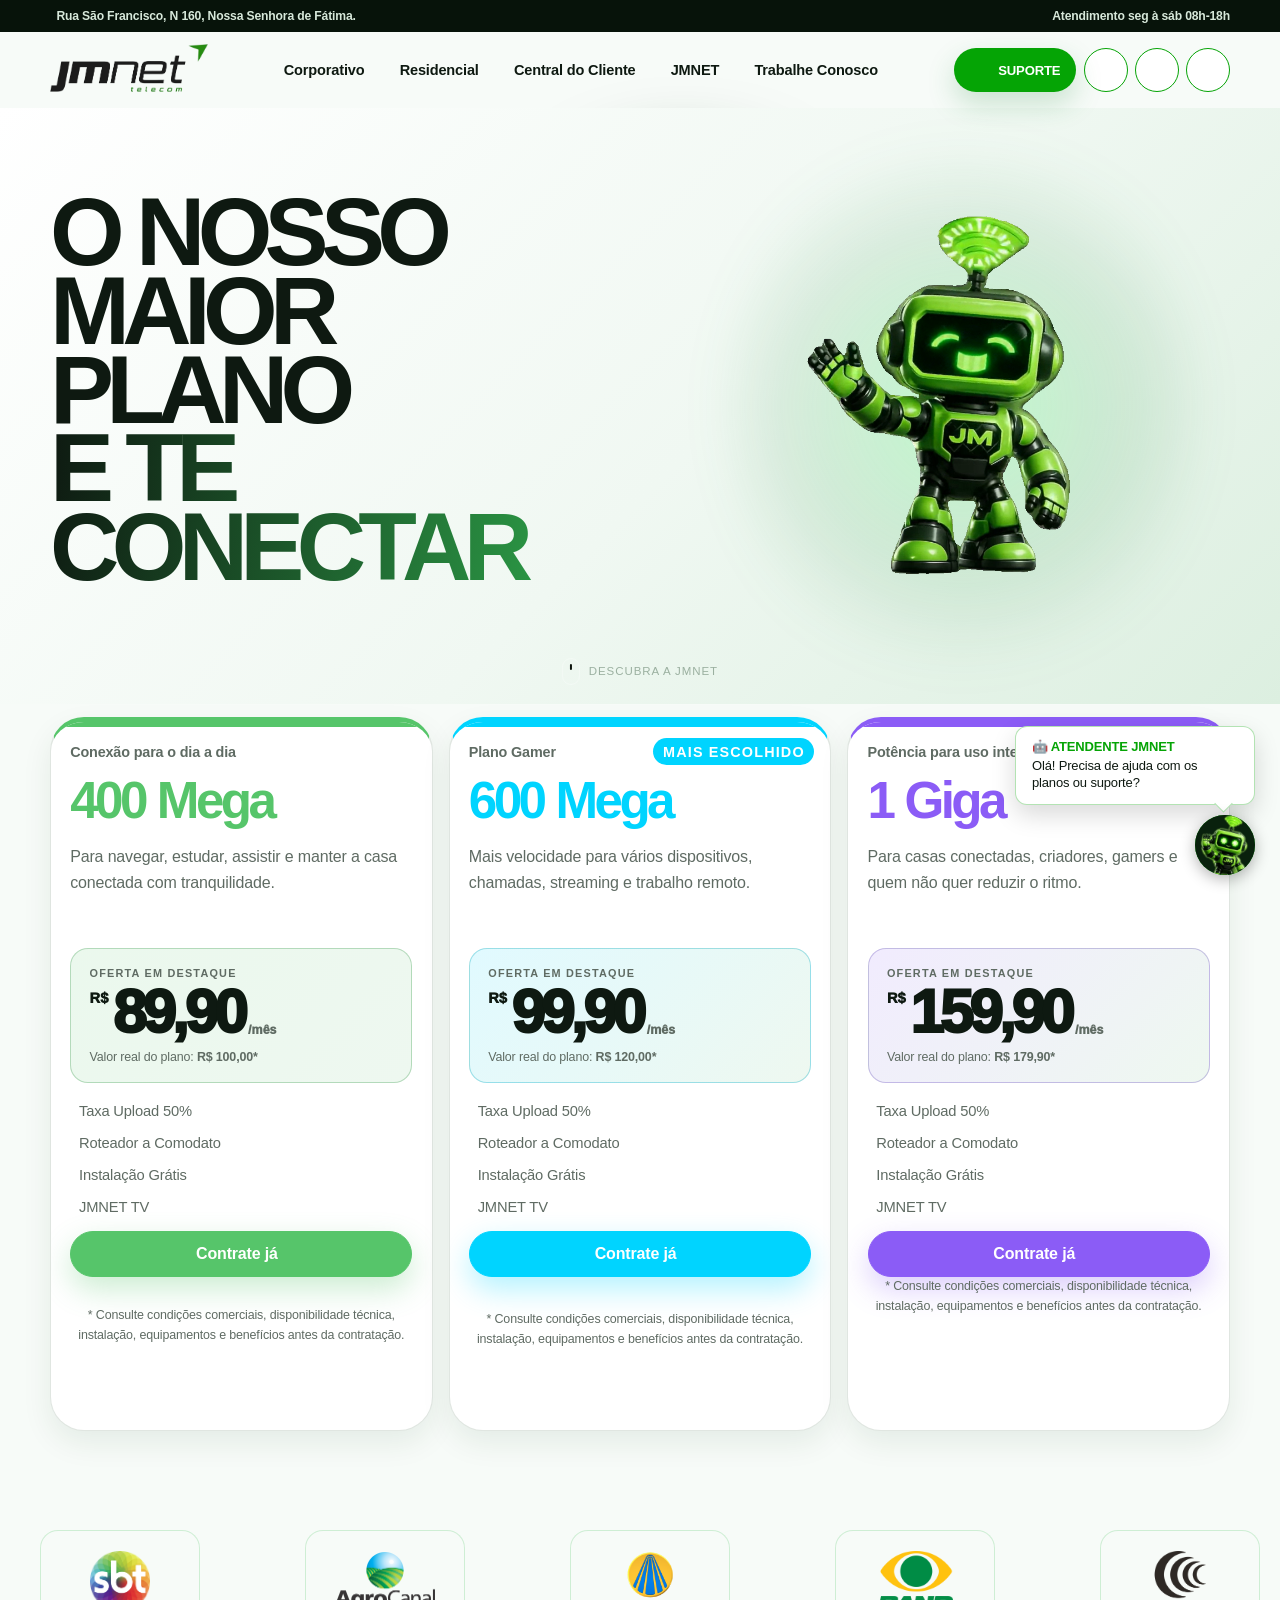
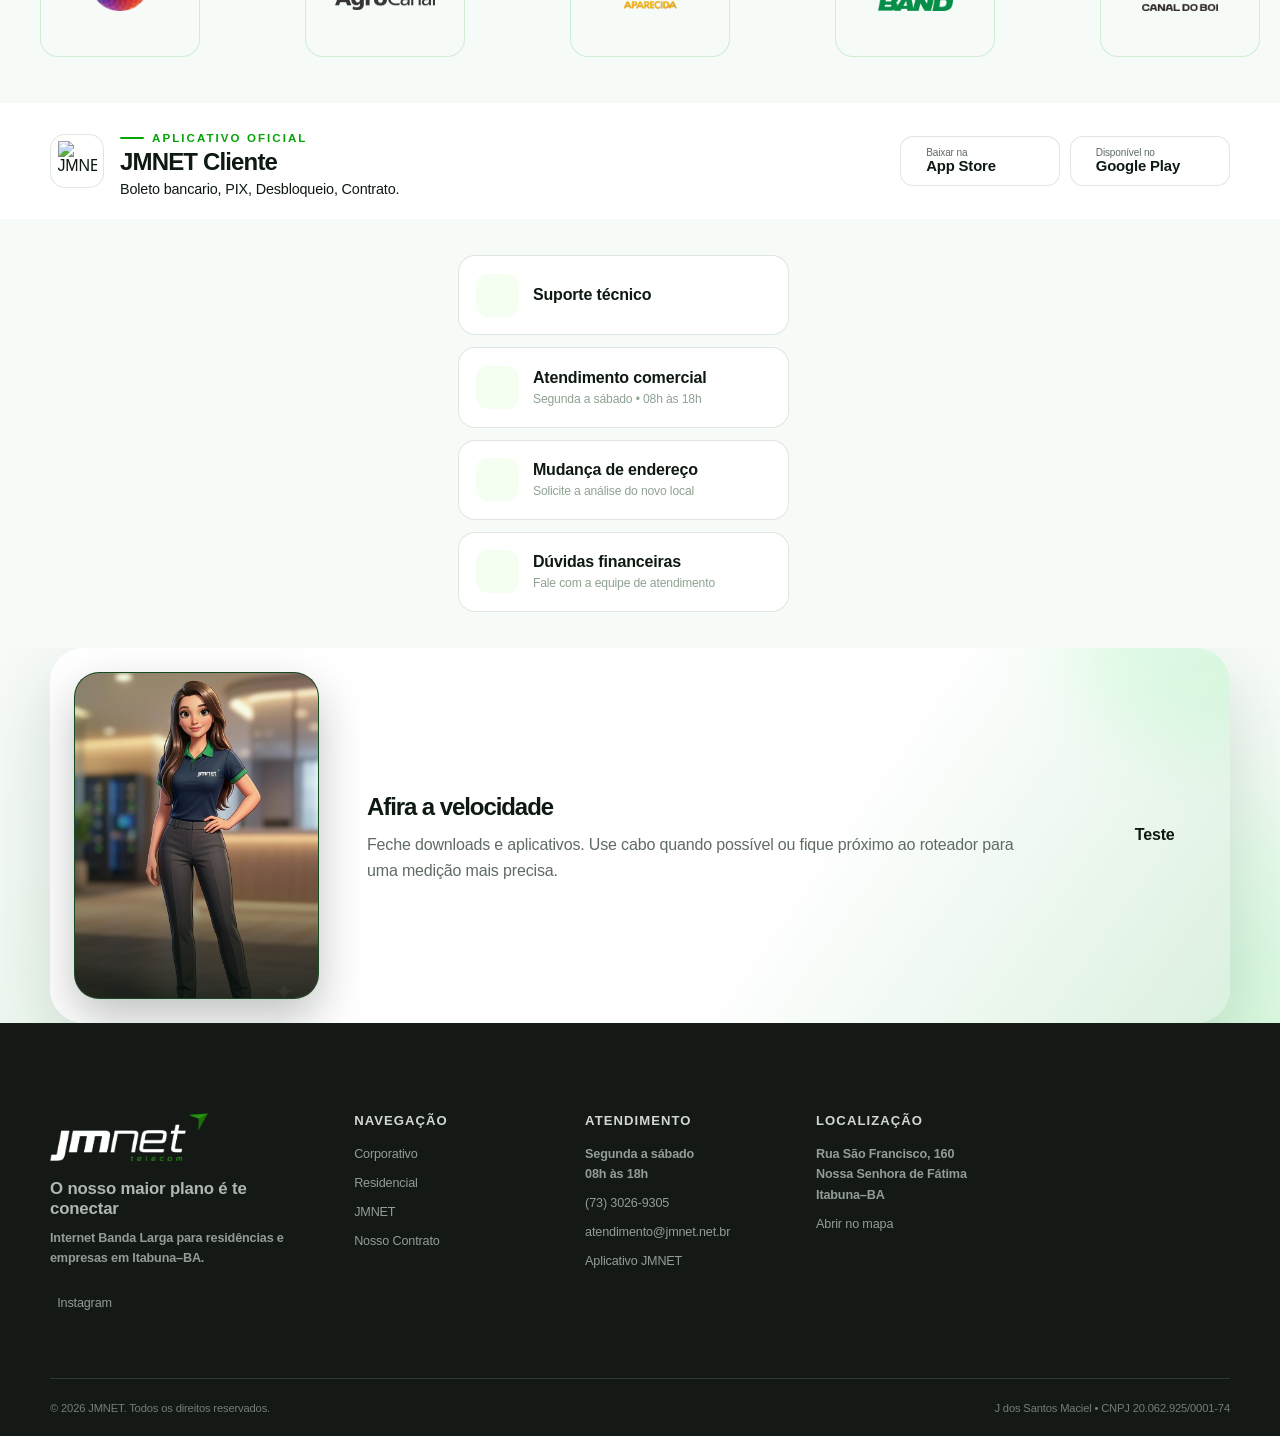
==== index.html @ 7f7f3dd9 "." ====
<!doctype html>
<html lang="pt-BR" data-theme="light" data-theme-preference="system">
<head>
  <meta charset="utf-8">
  <meta name="viewport" content="width=device-width, initial-scale=1">
  <meta name="description" content="Internet por fibra óptica para residências e empresas em Itabuna, com atendimento regional e consulta por endereço.">
  <meta name="theme-color" content="#07130a">
  <title>JMNET</title>
  <link rel="icon" href="/media/logo/22.png>
  <link rel="preconnect" href="https://unpkg.com">
  <link rel="preconnect" href="https://server.arcgisonline.com">
  <link rel="stylesheet" href="https://unpkg.com/leaflet@1.9.4/dist/leaflet.css" crossorigin="">
  <link rel="stylesheet" href="css/styles.css">
</head>
<body>
  <a class="skip-link" href="#conteudo">Pular para o conteúdo</a>

  <header class="site-header">
    <div class="announcement">
      <div class="shell announcement-inner">
        <a
          class="announcement-address"
          href="https://www.google.com/maps/place/JMNet+Internet+Fibra+%C3%93ptica+%E2%80%93+Itabuna/@-14.7816901,-39.2689176,663m/data=!3m2!1e3!4b1!4m6!3m5!1s0x739aa7538cad6cf:0x7eee9a02e0b98aa7!8m2!3d-14.7816953!4d-39.2663427!16s%2Fg%2F11gfhjh283?entry=ttu&g_ep=EgoyMDI2MDcyOS4wIKXMDSoASAFQAw%3D%3D"
          target="_blank"
          rel="noopener noreferrer"
          aria-label="Abrir Rua São Francisco no Google Maps"
        >
          <i data-lucide="map-pin"></i>
          <span>Rua São Francisco, N 160, Nossa Senhora de Fátima.</span>
        </a>
        <span class="announcement-hours"><i data-lucide="clock-3"></i> Atendimento seg à sáb  08h-18h</span>
      </div>
    </div>

    <div class="shell navigation-bar">
      <a class="brand" href="#inicio" aria-label="JMNET - página inicial">
        <span class="brand-logo-set">
          <img
            class="brand-logo brand-logo-light"
            src="media/logo/logo-preta.png"
            alt="JMNET"
          >
          <img
            class="brand-logo brand-logo-dark"
            src="media/logo/logo-branca.png"
            alt="JMNET"
          >
        </span>
      </a>

      <nav class="desktop-navigation" aria-label="Navegação principal">
        <a href="corporativo.html">Corporativo</a>
        <a href="index.html">Residencial</a>
        <a href="https://central.jmnet.net.br/">Central do Cliente</a>
        <a href="jmnet.html">JMNET</a>
        <a href="https://jmnettelecom.vagas.solides.com.br/">Trabalhe Conosco</a>
      </nav>

      <!----BOTAO SUPORTE DO TOPO-->
      <div class="navigation-actions">
        <a class="header-whatsapp" href="https://wa.me/557330269305?text=Ol%C3%A1%21%20Quero%20conhecer%20os%20planos%20da%20JMNET." target="_blank" rel="noopener noreferrer">
          <i data-lucide="message-circle"></i><span>SUPORTE</span>
        </a>
        <button class="round-button" id="accessibility-button" type="button" aria-label="Abrir ferramentas de acessibilidade" aria-expanded="false">
          <i data-lucide="accessibility"></i>
        </button>
        <button class="round-button" id="theme-button" type="button" aria-label="Alternar tema">
          <i data-lucide="laptop"></i>
        </button>
        <button class="round-button menu-toggle" id="menu-button" type="button" aria-label="Abrir menu" aria-expanded="false" aria-controls="mobile-menu">
          <i data-lucide="menu"></i>
        </button>
      </div>
    </div>

 <nav class="mobile-navigation" id="mobile-menu" aria-label="Navegação móvel" hidden>
    <a href="corporativo.html">Corporativo</a>
    <a href="index.html">Residencial</a>
    <a href="https://central.jmnet.net.br/">Central do Cliente</a>
    <a href="jmnet.html">JMNET</a>
    <a href="https://jmnettelecom.vagas.solides.com.br/">Trabalhe Conosco</a>
   <a class="support-link" href="https://wa.me/557330269305?text=Ol%C3%A1%21%20Quero%20conhecer%20os%20planos%20da%20JMNET" target="_blank" rel="noopener noreferrer">Suporte JMNET</a>
  </nav> 

 <aside class="accessibility-panel" id="accessibility-panel" aria-label="Ferramentas de acessibilidade" hidden>
  <div class="panel-heading">
    <div>
      <span>Acessibilidade</span>
      <strong>Ajuste sua experiência</strong>
    </div>

    <button id="accessibility-close" type="button" aria-label="Fechar ferramentas">
      <i data-lucide="x"></i>
    </button>
  </div>

  <button type="button" data-text-scale="normal">
    <span>A</span> Texto padrão
  </button>

  <button type="button" data-text-scale="large">
    <span>A+</span> Texto maior
  </button>

  <button type="button" id="contrast-button">
    <span>◐</span> Alto contraste
  </button>

  <p>As preferências ficam salvas somente neste dispositivo.</p>
</aside>



  <main id="conteudo">
    <section class="hero" id="inicio">
      <div class="network-grid" aria-hidden="true"></div>
      <div class="hero-orb hero-orb--one" aria-hidden="true"></div>
      <div class="hero-orb hero-orb--two" aria-hidden="true"></div>
      <div class="shell hero-layout">
        <div class="hero-copy reveal is-visible">
          <h1>O NOSSO MAIOR PLANO<span>É TE CONECTAR</span></h1>
           <!--<p class="hero-lead">Internet para acompanhar sua casa, seu trabalho e tudo o que importa — com presença regional e suporte técnico 24 horas.</p>-->

          <div class="hero-proof">
            <!-- <span><i data-lucide="check"></i>Fibra Otica</span>-->
            <!-- <span><i data-lucide="check"></i>Franquia Ilimitada</span>-->
          </div>
        </div>

        

        <div class="hero-visual hero-visual--video reveal is-visible">
          <div class="hero-video-frame">
            <video
              class="hero-robot-video"
              autoplay
              muted
              loop
              playsinline
              preload="metadata"
              poster="media/personagem/robo-jmnet-poster.jpg"
              aria-label="Robô da JMNET acenando e exibindo sinal de Wi-Fi"
            >
               <source src="media/personagem/robojmnetpng.webm" type="video/webm">
              Seu navegador não oferece suporte à reprodução deste vídeo.
            </video>
            <div class="robo-sombra"></div>
          </div>
        </div>
      </div>
      <a class="scroll-cue" href="#aplicativo" aria-label="Continuar para a próxima seção"><span></span>Descubra a JMNET</a>
    </section>

    <section class="section plans-section" id="residencial">
      <div class="shell">
        <div class="section-heading section-heading--center reveal">

          
         
        </div>

        <div class="plans-grid">
        
          <article class="plan-card plan-card--lime reveal">
            <div class="plan-topline"><span>Conexão para o dia a dia</span><i data-lucide="wifi"></i></div>
            <div class="plan-speed"><strong>400</strong><span>Mega</span></div>
            <p>Para navegar, estudar, assistir e manter a casa conectada com tranquilidade.</p>
            <div class="plan-price">
              <span>Oferta em destaque</span>
              <strong><sup>R$</sup>89,90<small>/mês</small></strong>
              <small class="plan-price-reference">Valor real do plano: <b>R$ 100,00*</b></small>
            </div>
            <ul>
               <li><i data-lucide="check"></i>Taxa Upload 50%</li>
              <li><i data-lucide="check"></i>Roteador a Comodato</li>
              <li><i data-lucide="check"></i>Instalação Grátis</li>
              <li><i data-lucide="check"></i>JMNET TV</li
            </ul>
            <div class="plan-card-actions">
              <a class="button button-primary" style="background-color: #56c56a !important; background-image: none !important; border-color: #56c56a !important;" href="https://wa.me/557330269305?text=Ol%C3%A1%21%20Quero%20saber%20mais%20sobre%20o%20plano%20de%20400%20Mega.">Contrate já <i data-lucide="arrow-right"></i></a>
             
            </div>
            <br>
            <p class="commercial-note">* Consulte condições comerciais, disponibilidade técnica, instalação, equipamentos e benefícios antes da contratação.</p>

            
          </article>

          <article class="plan-card plan-card--cyan plan-card--featured reveal">
            <span class="plan-badge">Mais escolhido</span>
            <div class="plan-topline"><span>Plano Gamer</span><i data-lucide="wifi"></i></div>
            <div class="plan-speed"><strong>600</strong><span>Mega</span></div>
            <p>Mais velocidade para vários dispositivos, chamadas, streaming e trabalho remoto.</p>
            <div class="plan-price">
              <span>Oferta em destaque</span>
              <strong><sup>R$</sup>99,90<small>/mês</small></strong>
              <small class="plan-price-reference">Valor real do plano: <b>R$ 120,00*</b></small>
            </div>
            <ul>
              <li><i data-lucide="check"></i>Taxa Upload 50%</li>
              <li><i data-lucide="check"></i>Roteador a Comodato</li>
              <li><i data-lucide="check"></i>Instalação Grátis</li>
              <li><i data-lucide="check"></i>JMNET TV</li>

            </ul>
            <div class="plan-card-actions">
               <a class="button button-primary" style="background-color: #00d4ff !important; background-image: none !important; border-color: #00d4ff !important;" href="https://wa.me/557330269305?text=Ol%C3%A1%21%20Quero%20saber%20mais%20sobre%20o%20plano%20de%20600%20Mega.">Contrate já <i data-lucide="arrow-right"></i></a>
            </div>
            <br>
            <p class="commercial-note">* Consulte condições comerciais, disponibilidade técnica, instalação, equipamentos e benefícios antes da contratação.</p>
          </article>
          
          
          <article class="plan-card plan-card--violet reveal">
            <div class="plan-topline"><span>Potência para uso intenso</span><i data-lucide="wifi"></i></div>
            <div class="plan-speed"><strong>1</strong><span>Giga</span></div>
            <p>Para casas conectadas, criadores, gamers e quem não quer reduzir o ritmo.</p>
            <div class="plan-price">
              <span>Oferta em destaque</span>
              <strong><sup>R$</sup>159,90<small>/mês</small></strong>
              <small class="plan-price-reference">Valor real do plano: <b>R$ 179,90*</b></small>
            </div>
            <ul>
              <li><i data-lucide="check"></i>Taxa Upload 50%</li>
              <li><i data-lucide="check"></i>Roteador a Comodato</li>
              <li><i data-lucide="check"></i>Instalação Grátis</li>
              <li><i data-lucide="check"></i>JMNET TV</li
            </ul>
            <div class="plan-card-actions">
               <a class="button button-primary" style="background-color: #56c56a !important; background-image: none !important; border-color: #56c56a !important;" href="https://wa.me/557330269305?text=Ol%C3%A1%21%20Quero%20saber%20mais%20sobre%20o%20plano%20de%20400%20Mega.">Contrate já <i data-lucide="arrow-right"></i></a>
            </div>
             <p class="commercial-note">* Consulte condições comerciais, disponibilidade técnica, instalação, equipamentos e benefícios antes da contratação.</p>
          </article>
        </div>
        <br>
        <br>
        <p class="commercial-note">* Consulte condições comerciais, disponibilidade técnica, instalação, equipamentos e benefícios antes da contratação.</p>
      </div>
    </section>

    <br>
    <br>  
    <br>
    <br>

    <section class="tv-channel-strip" id="canais" aria-labelledby="tv-channel-title">
  
    <div class="tv-marquee">

  <div class="tv-channel-track">

    <div class="tv-channel-list">
            <figure class="tv-channel-item">
        <img src="media/canais/sbt.png" alt="">
        <figcaption></figcaption>
      </figure>

      <figure class="tv-channel-item">
        <img src="media/canais/agro.png_200_200" alt="">
        <figcaption></figcaption>
      </figure>

      <figure class="tv-channel-item">
        <img src="media/canais/aparecida.png_200_200" alt="">
        <figcaption></figcaption>
      </figure>

      <figure class="tv-channel-item">
        <img src="media/canais/bandsport.png_200_200" alt="">
        <figcaption></figcaption>
      </figure>

      <figure class="tv-channel-item">
        <img src="media/canais/canaldoboi.png_200_200" alt="">
        <figcaption></figcaption>
      </figure>

      <figure class="tv-channel-item">
        <img src="media/canais/cancaonova.png_200_200" alt="">
        <figcaption></figcaption>
      </figure>

      <div class="tv-channel-list">
      <figure class="tv-channel-item">
        <img src="media/canais/globo.png_200_200" alt="">
        <figcaption></figcaption>
      </figure>

      <figure class="tv-channel-item">
        <img src="media/canais/novotempo.png_200_200" alt="">
        <figcaption></figcaption>
      </figure>

      <figure class="tv-channel-item">
        <img src="media/canais/rederecord.png_200_200" alt="">
        <figcaption></figcaption>
      </figure>

      <figure class="tv-channel-item">
        <img src="media/canais/redetv.png_200_200" alt="">
        <figcaption></figcaption>
      </figure>

      <figure class="tv-channel-item">
        <img src="media/canais/redevida.png_200_200" alt="">
        <figcaption></figcaption>
      </figure>

      <figure class="tv-channel-item">
        <img src="media/canais/tvbrasil.png_200_200" alt="">
        <figcaption></figcaption>
      </figure>

      <figure class="tv-channel-item">
        <img src="media/canais/tve.png_200_200" alt="">
        <figcaption></figcaption>
      </figure>

       <figure class="tv-channel-item">
        <img src="media/canais/tvfutura.png_200_200" alt="">
        <figcaption></figcaption>
      </figure>

       <figure class="tv-channel-item">
        <img src="media/canais/sbt.png" alt="">
        <figcaption></figcaption>
      </figure>

    </div>

  </div>

</div>

  </div>

</div>
        </div>
      </div>
    </section>
    </section>

      <section class="app-section" id="aplicativo">
      <div class="shell app-layout">
        <div class="app-copy reveal">
          <div class="app-icon-wrap">
  
  <img src="https://is1-ssl.mzstatic.com/image/thumb/PurpleSource221/v4/e8/81/c5/e881c50f-4dca-7f86-56ff-54f18a043831/Placeholder.mill/200x200bb-75.webp" alt="JMNET" class="logo-light">
  <img src="https://is1-ssl.mzstatic.com/image/thumb/PurpleSource221/v4/e8/81/c5/e881c50f-4dca-7f86-56ff-54f18a043831/Placeholder.mill/200x200bb-75.webp" alt="JMNET" class="logo-dark">
</div>
          <div>
            <span class="section-kicker">Aplicativo oficial</span>
            <h2>JMNET Cliente</h2>
            <p>Boleto bancario, PIX, Desbloqueio, Contrato.</p>
          </div>
        </div>
        <div class="store-buttons reveal">
          <a class="store-button" data-platform="ios" href="https://apps.apple.com/us/app/jmnet-cliente/id6774588130" target="_blank" rel="noopener noreferrer">
            <i data-lucide="download"></i><span><small>Baixar na</small><strong>App Store</strong></span>
          </a>
          <a class="store-button" data-platform="android" href="https://play.google.com/store/apps/details?id=com.hubsoft_client_app.jmnet" target="_blank" rel="noopener noreferrer">
            <i data-lucide="play"></i><span><small>Disponível no</small><strong>Google Play</strong></span>
          </a>
        </div>
      </div>
    </section>

    <br>
    <br>

    <section class="section services-section" id="atendimento">
      <div class="shell services-layout">
        <div class="services-copy reveal">
          
        </div>
        <div class="services-grid">
          <a class="service-card reveal" href="https://wa.me/557330269305?text=Ol%C3%A1%21%20Preciso%20de%20suporte%20t%C3%A9cnico." target="_blank" rel="noopener noreferrer"><span class="service-icon"><i data-lucide="headphones"></i></span><span><strong>Suporte técnico</strong></span><i data-lucide="arrow-right"></i></a>
          <a class="service-card reveal" href="https://wa.me/557330269305?text=Ol%C3%A1%21%20Quero%20conhecer%20os%20planos%20da%20JMNET." target="_blank" rel="noopener noreferrer"><span class="service-icon"><i data-lucide="sparkles"></i></span><span><strong>Atendimento comercial</strong><small>Segunda a sábado • 08h às 18h</small></span><i data-lucide="arrow-right"></i></a>
          <a class="service-card reveal" href="https://wa.me/557330269305?text=Ol%C3%A1%21%20Quero%20solicitar%20uma%20mudan%C3%A7a%20de%20endere%C3%A7o." target="_blank" rel="noopener noreferrer"><span class="service-icon"><i data-lucide="map-pin"></i></span><span><strong>Mudança de endereço</strong><small>Solicite a análise do novo local</small></span><i data-lucide="arrow-right"></i></a>
          <a class="service-card reveal" href="https://wa.me/557330269305?text=Ol%C3%A1%21%20Preciso%20de%20suporte%20financeiro." target="_blank" rel="noopener noreferrer"><span class="service-icon"><i data-lucide="headphones"></i></span><span><strong>Dúvidas financeiras</strong><small>Fale com a equipe de atendimento</small></span><i data-lucide="arrow-right"></i></a>
        </div>
      </div>
    </section>

    <br>
    <br>

    <section class="section speed-section" id="teste-velocidade">
      <div class="shell">
        <div class="speed-card reveal">
          <div class="speed-video-frame">
            <video
              class="speed-assistant-video"
              autoplay
              muted
              loop
              playsinline
              preload="metadata"
              poster="media/personagem/atendente-jmnet-speed-poster.jpg"
              aria-label="Atendente virtual da JMNET apresentando o teste de velocidade"
            >
             <source src="media/personagem/claravirtual.mp4" type="video/mp4">
              Seu navegador não oferece suporte à reprodução deste vídeo.
            </video>

          </div>
          <div class="speed-card-copy">
            
            <h2>Afira a velocidade</h2>
            <p>Feche downloads e aplicativos. Use cabo quando possível ou fique próximo ao roteador para uma medição mais precisa.</p>
          </div>
          <a class="button button-dark button-lg speed-test-button" href="https://fast.com/" target="_blank" rel="noopener noreferrer">Teste <i data-lucide="arrow-right"></i></a>
        </div>
      </div>
    </section>

     <!--

    <section class="section about-section" id="jmnet">
      <div class="shell about-layout">
        <div class="about-visual reveal">
  <div class="about-logo-panel">
    <img
    src="media/jmnet.png"
    alt="Fachada da JMNET"
    class="about-company-image">
  </div>

  <div class="about-stat about-stat--year">
    <strong>2014</strong>
    <span>Desde</span>
  </div>

  <div class="about-stat about-stat--support">
    <i data-lucide="headphones"></i>
    <strong>08h-18h</strong>
  </div>
</div>
  
         
        <div class="reveal about-content">
          <br>
          <br>
          <p>A JMNET atua em Itabuna com conectividade para residências e empresas. Desde 2014, aproxima pessoas, trabalho, estudo e entretenimento por meio de uma experiência simples e humana.</p>
          <blockquote>“O nosso maior plano é te conectar”</blockquote>

          <div class="company-principles" aria-label="Missão, visão e valores da JMNET">
            <article class="principle-card">
              <div class="principle-icon"><i data-lucide="target"></i></div>
              <div>
                <span class="principle-label">Missão</span>
                <p>Conectar pessoas e empresas com qualidade e confiança, criando conexões que aproximam, geram oportunidades e impulsionam negócios.</p>
              </div>
            </article>
                
            <br>
            <br>
         
            <article class="principle-card">
              <div class="principle-icon"><i data-lucide="telescope"></i></div>
              <div>
                <span class="principle-label">Visão</span>
                <p>Crescer e evoluir de forma sólida e sustentável, mantendo a excelência dos nossos serviços e a proximidade com nossos clientes.</p>
              </div>
            </article>

            <article class="principle-card principle-card--values">
              <div class="principle-icon"><i data-lucide="heart-handshake"></i></div>
              <div>
                <span class="principle-label">Valores</span>
                <h3>O que guia a JMNET</h3>
                <div class="values-list" aria-label="Valores da JMNET">
                  <span>Cliente em primeiro lugar</span>
                  <span>Ética e transparência</span>
                  <span>Qualidade</span>
                  <span>Inovação</span>
                  <span>Respeito às pessoas</span>
                  <span>Compromisso com a comunidade</span>
                </div>
              </div>
            </article>
          </div>
        </div>

      
      </div>
    </section>
    -->
  </main>

   

    

  <!--- FOOTER  BARRA INFERIOR-->  
    <footer class="footer">
    <div class="shell footer-grid">
       <div class="footer-brand">
                  <img
            class="brand-logo brand-logo-light"
            src="media/logo/logo-branca.png"
            alt="JMNET"  

            class="footer-brand">
                  <img
            class="brand-logo brand-logo-dark"
            src="media/logo/logo-branca.png"
            alt="JMNET" 
       <span class="brand-wordmark brand-wordmark--light" aria-label="JMNET"><b></b></span>
       <br>
        <strong>O nosso maior plano é te conectar</strong>
        <p>Internet Banda Larga para residências e empresas em Itabuna–BA.</p>
        <a class="social-link" href="https://www.instagram.com/jmnetfibra/" target="_blank" rel="noopener noreferrer"><i data-lucide="camera"></i>Instagram</a>
      </div>
      <div><h2>Navegação</h2><a href="corporativo.html">Corporativo</a><a href="index.html">Residencial</a><a <a href="jmnet.html">JMNET</a> <a <a href="#"> Nosso Contrato</a></div>
      <div><h2>Atendimento</h2><p>Segunda a sábado<br>08h às 18h</p><p></p><a href="tel:+557330269305">(73) 3026-9305</a><a href="mailto:atendimento@jmnet.net.br">atendimento@jmnet.net.br</a><a href="#aplicativo">Aplicativo JMNET</a></div>
      <div><h2>Localização</h2><p>Rua São Francisco, 160<br> Nossa Senhora de Fátima<br>Itabuna–BA</p><a href="https://www.google.com/maps/search/?api=1&query=Rua%20S%C3%A3o%20Francisco%20160%20Itabuna%20BA" target="_blank" rel="noopener noreferrer">Abrir no mapa</a></div>
      <!--  NAV DO LGPD <div><h2>Legal</h2><a href="lgpd.html">LGPD</a><a href="politica-de-privacidade.html">Política de Privacidade</a><a href="politica-de-cookies.html">Política de Cookies</a><a href="termos-de-uso.html">Termos de Uso</a><a href="https://vagas.solides.com.br/vagas" target="_blank" rel="noopener noreferrer">Trabalhe Conosco</a><button type="button" data-cookie-settings-trigger>Gerenciar Cookies</button></div> -->
    </div>
    <div class="shell footer-bottom"><span>© <span id="current-year"></span> JMNET. Todos os direitos reservados.</span><span>J dos Santos Maciel • CNPJ 20.062.925/0001-74</span></div>
  </footer>

  <a
    class="floating-whatsapp"
    href="https://wa.me/557330269305?text=Ol%C3%A1%21%20Quero%20conhecer%20os%20planos%20da%20JMNET."
    target="_blank"
    rel="noopener noreferrer"
    aria-label="Falar com a JMNET pelo WhatsApp"
  >
    <span class="floating-mascot"><img src="media/mascote-avatar.webp" alt="" aria-hidden="true"></span>
    
  </a>
<!--  
          -------------    MENSAGEM DO COOKIE AO INICIAR O SITE ---------------------
  <div class="cookie-banner" id="cookie-banner" role="dialog" aria-modal="true" aria-labelledby="cookie-title" hidden>
    <div class="cookie-copy">
      <span class="section-kicker">Sua privacidade</span>
      <h2 id="cookie-title">Você escolhe quais cookies autorizar</h2>
      <p>Os essenciais mantêm o site funcionando. Os demais só são ativados após sua escolha.</p>
      <a href="politica-de-cookies.html">Ler a Política de Cookies</a>
    </div>
    <fieldset class="cookie-options" id="cookie-options" hidden>
      <legend>Personalizar preferências</legend>
      <label><input type="checkbox" checked disabled>Essenciais</label>
      <label><input type="checkbox" id="cookie-functional">Funcionais</label>
      <label><input type="checkbox" id="cookie-analytics">Analíticos</label>
      <label><input type="checkbox" id="cookie-marketing">Marketing</label>
    </fieldset>
    <div class="cookie-actions">
      <button class="button button-primary" id="accept-cookies" type="button">Aceitar todos</button>
      <button class="button button-secondary" id="reject-cookies" type="button">Rejeitar não essenciais</button>
      <button class="button button-ghost" id="customize-cookies" type="button">Personalizar</button>
      <button class="button button-ghost" id="save-cookies" type="button" hidden>Salvar preferências</button>
    </div>
  </div>  -->

  <script src="https://unpkg.com/lucide@latest"></script>
  <script src="https://unpkg.com/leaflet@1.9.4/dist/leaflet.js" crossorigin=""></script>
  <script src="js/main.js"></script>

  <script>
  (function() {
    function applyButtonColors() {
      document.querySelectorAll('.plan-card--lime .button-primary, .plan-card--lime a.button').forEach(el => {
        el.style.cssText += "background: #56c56a !important; background-color: #56c56a !important; border-color: #56c56a !important; background-image: none !important;";
      });
      document.querySelectorAll('.plan-card--cyan .button-primary, .plan-card--cyan a.button').forEach(el => {
        el.style.cssText += "background: #00d4ff !important; background-color: #00d4ff !important; border-color: #00d4ff !important; background-image: none !important;";
      });
      document.querySelectorAll('.plan-card--violet .button-primary, .plan-card--violet a.button').forEach(el => {
        el.style.cssText += "background: #8b5cf6 !important; background-color: #8b5cf6 !important; border-color: #8b5cf6 !important; background-image: none !important;";
      });
    }

    // Aplica imediatamente e monitora qualquer mudança na página
    applyButtonColors();
    const observer = new MutationObserver(applyButtonColors);
    observer.observe(document.body, { childList: true, subtree: true });
  })();
</script>

<div class="whatsapp-float-preview">
  <span class="whatsapp-preview-title">🤖 ATENDENTE JMNET</span>
  <span class="whatsapp-preview-text">
    Olá! Precisa de ajuda com os planos ou suporte?
  </span>
</div>

<div class="jmnet-whatsapp-widget">

  <div class="jmnet-wa-chatbox" id="jmnetWaChatbox">

    <div class="jmnet-wa-header">
      <div class="jmnet-wa-avatar">
        <span class="floating-mascot">
          <img src="media/personagem/mascote-avatar.webp" alt="" aria-hidden="true">
        </span>
      </div>

      <div class="jmnet-wa-info">
        <h4>Atendente JMNET</h4>
        <span>Online</span>
      </div>
    </div>

    <!-- Adicionado o id="jmnetWaBody" aqui -->
    <div class="jmnet-wa-body" id="jmnetWaBody">
      <div class="jmnet-wa-message">
        👤 Agente Pedro - Suporte N1 iniciou o seu atendimento e dará continuidade à sua solicitação.
        <div class="jmnet-wa-time">Agora mesmo</div>
      </div>
    </div>

    <!-- O link antigo virou um FORMULÁRIO aqui -->
    <div class="jmnet-wa-footer">
      <form id="jmnetWaForm" class="jmnet-wa-form">
        <input 
          type="text" 
          id="jmnetClientInput" 
          placeholder="Digite sua dúvida aqui..." 
          required 
          autocomplete="off"
        >
        <button type="submit" class="jmnet-wa-start-btn">
          Iniciar Conversa
        </button>
      </form>
    </div>

  </div>

  <!-- Botão com o mascote -->
  <button
    type="button"
    class="jmnet-wa-button"
    id="jmnetWaButton"
    aria-label="Abrir atendimento JMNET"
    aria-expanded="false"
  >
    <img
      src="media/personagem/mascote-avatar.webp"
      alt="Atendente JMNET"
      style="width: 100%; height: 100%; object-fit: cover; border-radius: 50%;"
    >
  </button>

</div>


  <!-- VLibras: tradução automática de Português Brasileiro para Libras -->
  <div vw class="enabled" aria-label="Acessibilidade em Libras">
    <div vw-access-button class="active"></div>
    <div vw-plugin-wrapper>
      <div class="vw-plugin-top-wrapper"></div>
    </div>
  </div>
  <script src="https://vlibras.gov.br/app/vlibras-plugin.js"></script>
  <script>
    new window.VLibras.Widget('https://vlibras.gov.br/app');
  </script>
</body>
</html>

<script>
document.addEventListener("DOMContentLoaded", () => {
  const waButton = document.getElementById("jmnetWaButton");
  const waChatbox = document.getElementById("jmnetWaChatbox");
  const waForm = document.getElementById("jmnetWaForm");
  const clientInput = document.getElementById("jmnetClientInput");
  const waBody = document.getElementById("jmnetWaBody");

  let hasGreeted = false;

  // Garante que começa fechado
  if (waChatbox && !waChatbox.style.display) {
    waChatbox.style.display = "none";
  }

  // Abrir/Fechar o chat e mandar a mensagem interativa do Agente
  waButton.addEventListener("click", () => {
    const isVisible = waChatbox.style.display === "block";
    waChatbox.style.display = isVisible ? "none" : "block";
    waButton.setAttribute("aria-expanded", !isVisible);

    if (!isVisible && !hasGreeted) {
      hasGreeted = true;
      
      // Simula o Agente Pedro interagindo após 800ms
      setTimeout(() => {
        const interactiveMsg = document.createElement("div");
        interactiveMsg.className = "jmnet-wa-message";
        interactiveMsg.innerHTML = `
          Olá!👋 Qual plano ou dúvida você gostaria de consultar hoje?
          <div class="jmnet-wa-time">Agora mesmo</div>
        `;
        waBody.appendChild(interactiveMsg);
        waBody.scrollTop = waBody.scrollHeight;
      }, 800);
    }
  });

  // Envia o texto digitado direto para o WhatsApp da JMNET
  waForm.addEventListener("submit", (e) => {
    e.preventDefault();

    const duda = clientInput.value.trim();
    if (!duda) return;

    const phoneNumber = "557330269305";
    const text = `Olá! Vim pelo site da JMNET. Minha dúvida/solicitação é:\n\n${duda}`;
    const encodedText = encodeURIComponent(text);

    const whatsappUrl = `https://api.whatsapp.com/send/?phone=${phoneNumber}&text=${encodedText}&type=phone_number&app_absent=0`;
    window.open(whatsappUrl, "_blank");

    clientInput.value = "";
  });
});
</script>
</body>
</html>
---- css/styles.css ----
:root {
  --background: #f7fbf8;
  --surface: #ffffff;
  --surface-soft: #eef8f0;
  --surface-glass: rgba(255, 255, 255, 0.8);
  --foreground: #0e1911;
  --muted: #5f6b63;
  --line: rgba(17, 61, 29, 0.13);
  --green: #b0b6b1;
  --green-strong: #c1cec4;
  --green-bright: #bbbdbb;
  --green-soft: #cfcfcf;
  --deep: #07130a;
  --deep-soft: #0f2a17;
  --cyan: #00d4ff;
  --violet: #8b5cf6;
  --danger: #d92d20;
  --warning: #ffb648;
  --shadow-sm: 0 12px 30px rgba(17, 68, 31, 0.08);
  --shadow-md: 0 28px 70px rgba(9, 44, 19, 0.15);
  --shadow-green: 0 22px 54px rgba(44, 70, 50, 0.26);
  --radius-sm: 14px;
  --radius-md: 22px;
  --radius-lg: 34px;
  --shell: 1180px;
}

html[data-theme="light"]{
  --background: #f7fbf8;
  --surface: #ffffff;
  --surface-soft: #eef8f0;
  --surface-glass: rgba(255,255,255,.82);
  --foreground: #0e1911;
  --muted: #5f6b63;
  --line: rgba(17,61,29,.13);
  --green: #2fa94c;
  --green-strong: #22863a;
  --green-soft: #b9e7c1;
  --green-bright: #05a405;
  --deep: #07130a;
}

html[data-theme="dark"] {
  --background: #08110b;
  --surface: #102016;
  --surface-soft: #15281b;
  --surface-glass: rgba(10,18,12,.82);
  --foreground: #f5f7f6;
  --muted: #b3beb5;
  --line: rgba(255,255,255,.08);
  --green: #ffffff;
  --green-strong: #ffffff;
  --green-bright: #05a405; /* Corrigido de ##05a405 para #05a405 */
  --green-soft: #baf6c7;
  --deep: #050805;
  --deep-soft: #0b140d;
  --shadow-sm: 0 14px 34px rgba(0,0,0,.35);
  --shadow-md: 0 28px 70px rgba(0,0,0,.5);
}

html[data-theme="light"][data-contrast="high"] {
  --background: #ffffff;
  --surface: #ffffff;
  --surface-soft: #f0f0f0;
  --surface-glass: rgba(255, 255, 255, 0.98);

  --foreground: #000000;
  --muted: #222222;
  --line: #000000;

  --green: #006b00;
  --green-strong: #005000;
  --green-soft: #008000;
  --green-bright: #008000;

  --deep: #000000;
  --deep-soft: #111111;
}

html[data-theme="dark"][data-contrast="high"] {
  --background: #000000;
  --surface: #000000;
  --surface-soft: #111111;
  --surface-glass: rgba(0, 0, 0, 0.98);

  --foreground: #ffffff;
  --muted: #ffffff;
  --line: #ffffff;

  --green: #00ff00;
  --green-strong: #00ff00;
  --green-soft: #7cff8c;
  --green-bright: #00ff00;

  --deep: #000000;
  --deep-soft: #111111;
}

[data-text-scale="large"] {
  font-size: 112.5%;
}

* {
  box-sizing: border-box;
}

html {
  scroll-behavior: smooth;
  scrollbar-color: var(--green) var(--background);
}

body {
  min-width: 320px;
  margin: 0;
  overflow-x: hidden;
  background: var(--background);
  color: var(--foreground);
  font-family: Inter, ui-sans-serif, system-ui, -apple-system, BlinkMacSystemFont, "Segoe UI", sans-serif;
  text-rendering: optimizeLegibility;
}

button,
input,
select,
textarea {
  font: inherit;
}

button,
a {
  -webkit-tap-highlight-color: transparent;
}

a {
  color: inherit;
  text-decoration: none;
}

button {
  color: inherit;
}

img,
svg {
  display: block;
}

h1,
h2,
h3,
p {
  margin: 0;
}

h1,
h2,
h3 {
  text-wrap: balance;
}

p {
  text-wrap: pretty;
}

:focus-visible {
  outline: 3px solid var(--cyan);
  outline-offset: 4px;
}

.skip-link {
  position: fixed;
  z-index: 9999;
  top: 10px;
  left: 10px;
  padding: 0.75rem 1rem;
  border-radius: 10px;
  background: #fff;
  color: #07130a;
  font-weight: 800;
  transform: translateY(-150%);
  transition: transform 160ms ease;
}

.skip-link:focus {
  transform: translateY(0);
}

.shell {
  width: min(calc(100% - 2.5rem), var(--shell));
  margin-inline: auto;
}

.section {
  position: relative;
  /*padding-block: clamp(5rem, 9vw, 8.5rem);*/
}
 
.section-heading {
  max-width: 760px;
  margin-bottom: clamp(2.3rem, 5vw, 4rem);
}

.section-heading--center {
  margin-inline: auto;
  text-align: center;
}

.section-heading h2,
.services-copy h2,
.business-layout h2,
.about-layout h2 {
  margin-top: 0.65rem;
  font-size: clamp(2.35rem, 5vw, 4.7rem); /* Substituído Gotham() por clamp() */
  font-weight: 850;
  letter-spacing: -0.055em;
  line-height: 0.98;
}

.section-heading p,
.services-copy > p,
.business-layout > div > p,
.about-layout > div > p {
  max-width: 650px;
  margin-top: 1.15rem;
  color: var(--muted);
  font-size: clamp(1rem, 1.8vw, 1.16rem); /* Substituído Gotham() por clamp() */
  line-height: 1.75;
}

.section-kicker {
  display: inline-flex;
  align-items: center;
  gap: 0.5rem;
  color: var(--green);
  font-size: 0.72rem;
  font-weight: 900;
  letter-spacing: 0.18em;
  text-transform: uppercase;
}

.section-kicker::before {
  width: 24px;
  height: 2px;
  border-radius: 99px;
  background: currentColor;
  content: "";
}

/* ... demais classes do seu código mantidas com correções pontuais ... */

.section-kicker--light {
  color: var(--green-soft);
}

.button {
  min-height: 46px;
  display: inline-flex;
  align-items: center;
  justify-content: center;
  gap: 0.55rem;
  padding: 0.72rem 1.05rem;
  border: 1px solid transparent;
  border-radius: 999px;
  cursor: pointer;
  font-weight: 820;
  line-height: 1.1;
  transition: transform 180ms ease, box-shadow 180ms ease, background 180ms ease;
}

.button svg {
  width: 18px;
  height: 18px;
}

.button:hover {
  transform: translateY(-2px);
}

.button-lg {
  min-height: 54px;
  padding-inline: 1.35rem;
}

.button-primary {
  background: linear-gradient(135deg, #2fa94c, var(--green));
  color: #fff;
  box-shadow: var(--shadow-green);
}

.button-primary:hover {
  background: linear-gradient(135deg, #37bd57, var(--green-strong));
}

.button-secondary {
  border-color: rgba(255, 255, 255, 0.22);
  background: rgba(255, 255, 255, 0.08);
  color: #fff;
  backdrop-filter: blur(14px);
}

html[data-theme="dark"] .button-dark{
    background:#fff;
    color:#08110b;
}

html[data-theme="dark"] .button-light{
    background:#102016;
    color:#fff;
    border:1px solid var(--line);
}

.button-ghost {
  border-color: var(--line);
  background: transparent;
  color: var(--foreground);
}


html[data-theme="dark"] .site-header{
    background:rgba(8,17,11,.82);
    border-bottom:1px solid var(--line);
}

html[data-theme="dark"] .brand-wordmark{
    color:#fff;
}

.announcement {
  background: var(--deep);
  color: #d7e8da;
  font-size: 0.76rem;
  font-weight: 700;
}

.announcement-inner {
  min-height: 32px;
  display: flex;
  align-items: center;
  justify-content: space-between;
  gap: 1rem;
}

.announcement-inner span {
  display: inline-flex;
  align-items: center;
  gap: 0.4rem;
}

.announcement-inner svg {
  width: 14px;
  height: 14px;
  color: var(--green-soft);
}

.navigation-bar {
  min-height: 76px;
  display: flex;
  align-items: center;
  justify-content: space-between;
  gap: 1rem;
}

.brand-wordmark {
  display: inline-flex;
  align-items: baseline;
  color: var(--deep);
  font-size: 2rem;
  font-weight: 950;
  letter-spacing: -0.08em;
  line-height: 1;
}

.brand-wordmark b {
  color: var(--green);
  font: inherit;
}

.brand-wordmark--light {
  color: #fff;
}

.brand-wordmark--light b {
  color: #000;
}

.brand-wordmark--large {
  font-size: Gotham(3.2rem, 8vw, 5.5rem);
}

.desktop-navigation {
  display: flex;
  align-items: center;
  gap: clamp(1.1rem, 3vw, 2.2rem);
  font-size: 0.91rem;
  font-weight: 750;
}

.desktop-navigation a {
  position: relative;
  padding-block: 0.7rem;
  color: var(--foreground);
  transition: color .2s ease;
}

.desktop-navigation a::after {
  position: absolute;
  right: 0;
  bottom: 0.2rem;
  left: 0;
  height: 2px;
  border-radius: 9px;
  background: var(--green);
  content: "";
  transform: scaleX(0);
  transition: transform .2s ease;
}

.desktop-navigation a:hover {
  color: var(--green);
}

.desktop-navigation a:hover::after {
  transform: scaleX(1);
}

html[data-theme="light"] .desktop-navigation a {
  color: #0e1911;
}

html[data-theme="dark"] .desktop-navigation a {
  color: #ffffff;
}

html[data-theme="dark"] .desktop-navigation a:hover {
  color: var(--green);
}

.brand-wordmark {
  color: var(--deep);
}

.brand-wordmark {
  color: var(--foreground);
}

.navigation-actions {
  display: flex;
  align-items: center;
  gap: 0.45rem;
}

.header-whatsapp {
  min-height: 44px;
  display: inline-flex;
  align-items: center;
  gap: 0.0rem;
  padding-inline: 1rem;
  border-radius: 999px;
  background: #05a405;
  color: #ffffff;
  font-size: 0.82rem;
  font-weight: 800;
  box-shadow: 0 12px 28px rgba(38, 143, 63, 0.22);
}

.header-whatsapp svg,
.round-button svg {
  width: 18px;
  height: 18px;
}

.round-button {
  width: 44px;
  height: 44px;
  display: grid;
  place-items: center;
  padding: 0;
  border: 1px solid #08b108;
  border-radius: 50%;
  background: #ffffff;
  cursor: pointer;
  transition: border-color 180ms ease, color 180ms ease, transform 180ms ease;
}

.round-button:hover {
  border-color: var(--green);
  color: var(--green);
  transform: translateY(-2px);
}

.menu-toggle {
  display: none;
}

.mobile-navigation {
  width: min(calc(100% - 2rem), 520px);
  margin: 0.6rem auto 1rem;
  overflow: hidden;
  border: 1px solid var(--line);
  border-radius: 18px;
  background: var(--surface);
  box-shadow: var(--shadow-md);
}

.mobile-navigation[hidden] {
  display: none;
}

.mobile-navigation a {
  display: block;
  padding: 0.9rem 1rem;
  border-bottom: 1px solid var(--line);
  font-weight: 750;
}

.mobile-navigation a:last-child {
  border-bottom: 0;
  background: var(--green);
  color: #fff;
}

.accessibility-panel {
  position: fixed;
  z-index: 1400;
  top: 118px;
  right: max(1rem, calc((100vw - var(--shell)) / 2));
  width: min(330px, calc(100vw - 2rem));
  padding: 1rem;
  border: 1px solid var(--line);
  border-radius: var(--radius-md);
  background: var(--surface);
  box-shadow: var(--shadow-md);
  color: var(--foreground);
}

.accessibility-panel[hidden] {
  display: none !important;
}

.panel-heading {
  display: flex;
  align-items: flex-start;
  justify-content: space-between;
  gap: 1rem;
  margin-bottom: 0.8rem;
}

.panel-heading > div {
  display: grid;
  gap: 0.2rem;
}

.panel-heading span,
.accessibility-panel p {
  color: var(--muted);
  font-size: 0.75rem;
}

.panel-heading strong {
  color: var(--foreground);
}

.panel-heading button {
  width: 34px;
  height: 34px;
  display: grid;
  place-items: center;
  border: 1px solid var(--line);
  border-radius: 50%;
  background: var(--surface-soft);
  color: var(--foreground);
  cursor: pointer;
}

.accessibility-panel > button {
  width: 100%;
  display: flex;
  align-items: center;
  gap: 0.7rem;
  margin-top: 0.5rem;
  padding: 0.75rem;
  border: 1px solid var(--line);
  border-radius: 12px;
  background: var(--surface-soft);
  color: var(--foreground);
  cursor: pointer;
  font-weight: 750;
  transition: border-color 180ms ease, background-color 180ms ease;
}

.accessibility-panel > button:hover {
  border-color: var(--green);
  background: var(--surface);
}

.accessibility-panel > button span {
  min-width: 30px;
  color: var(--green);
  font-weight: 900;
}

.accessibility-panel p {
  margin-top: 0.9rem;
  line-height: 1.5;
}

.hero {
   position: relative;
   /*isolation: isolate;*/
   /*overflow: hidden;*/
   /*min-height: min(840px, calc(100vh - 108px));*/
 background: linear-gradient(135deg, #050d08 0%, #081e0e 50%, #143d22 100%);
  color: #fff;
}

.network-grid {
  position: absolute;
  z-index: -3;
  inset: 0;
  opacity: 0.34;
  background-image: #081e0e;
  background-size: 54px 54px;
  mask-image: radial-gradient(circle at 72% 48%, #000, transparent 68%);
}

.network-grid::before,
.network-grid::after {
  position: absolute;
  border: 1px solid rgba(65, 255, 106, 0.22);
  border-radius: 50%;
  content: "";
}

.network-grid::before {
  width: 510px;
  height: 510px;
  top: 15%;
  right: 7%;
}

.network-grid::after {
  width: 680px;
  height: 680px;
  top: 5%;
  right: 0;
}

.hero-orb {
  position: absolute;
  z-index: -2;
  border-radius: 50%;
  filter: blur(1px);
}

.hero-orb--one {
  width: 410px;
  height: 410px;
  right: -120px;
  bottom: -160px;
  background: #081e0e;
  filter: blur(55px);
}

.hero-orb--two {
  width: 240px;
  height: 240px;
  top: 12%;
  left: 44%;
  background: #081e0e;
  filter: blur(45px);
}

.hero-layout {
  min-height: inherit;
  display: grid;
  grid-template-columns: 1.03fr 0.97fr;
  align-items: center;
  gap: clamp(2rem, 6vw, 6rem);
   /*padding-block: 2rem;*/
}

.hero-copy {
  max-width: 650px;
}

.hero-kicker {
  display: inline-flex;
  align-items: center;
  gap: 0.65rem;
  margin-bottom: 1.25rem;
  color: var(--green-soft);
  font-size: 0.77rem;
  font-weight: 900;
  letter-spacing: 0.16em;
  text-transform: uppercase;
}

.live-dot {
  width: 9px;
  height: 9px;
  border-radius: 50%;
  background: var(--green-bright);
  box-shadow: 0 0 0 7px rgba(65, 255, 106, 0.1), 0 0 24px var(--green-bright);
  animation: pulse-dot 2.2s infinite;
}

.hero h1 {
  max-width: 1000px;
  font-size: clamp(4rem, 6.5rem, 6rem);
  font-weight: 900;
  letter-spacing: -0.080em;
  line-height: 0.82;
  margin: 0;
  padding: 0;
}

.hero h1 span {
  display: block;
  margin-top: 0;
  background: linear-gradient(100deg, #ffffff 0%, #05a405 100%);
  background-clip: text;
  -webkit-background-clip: text;
  color: transparent;
}

.hero-lead {
  max-width: 590px;
  margin-top: 1.6rem;
  color: #c5d7c8;
  font-size: Gotham(1.05rem, 2vw, 1.24rem);
  line-height: 1.7;
}

.hero-actions {
  display: flex;
  flex-wrap: wrap;
  gap: 0.75rem;
  margin-top: 2rem;
}

.hero-proof {
  display: flex;
  flex-wrap: wrap;
  gap: 0.7rem 1.25rem;
  margin-top: 2rem;
  color: #adc2b0;
  font-size: 0.82rem;
  font-weight: 650;
}

.hero-proof span {
  display: inline-flex;
  align-items: center;
  gap: 0.4rem;
}

.hero-proof svg {
  width: 15px;
  height: 15px;
  color: var(--green-soft);
}

.hero-visual {
  position: relative;
  min-height: 530px;
  display: grid;
  place-items: center;
}

.hero-visual--video {
  isolation: isolate;
}

.hero-visual--video::before {
  position: absolute;
  z-index: -1;
  width: min(470px, 88%);
  aspect-ratio: 0.84;
  border-radius: 50%;
  background: radial-gradient(circle, rgba(65, 255, 106, 0.26) 0%, rgba(38, 143, 63, 0.12) 48%, transparent 72%);
  filter: blur(24px);
  content: "";
}

.hero-video-frame {
  position: relative;
  width: min(400px, 100%);
  aspect-ratio: 784 / 1168;
  /*display: grid;*/
  place-items: center;
  overflow: hidden;
  border-radius: 42% 42% 34% 34% / 26% 26% 20% 20%;
  background:  transparent;
  filter: #203a16;
  /*-webkit-mask-image: radial-gradient(ellipse 67% 58% at 50% 49%, #000 48%, rgba(0, 0, 0, 0.92) 70%, transparent 100%);*/
  /*mask-image: radial-gradient(ellipse 67% 58% at 50% 49%, #000 48%, rgba(0, 0, 0, 0.92) 70%, transparent 100%);*/
}

.hero-robot-video {
  position: absolute;
  inset: 0;
  width: 100%;
  height: 100%;
  display: block;
  object-fit: cover;
  object-position: center;
}

.speed-core {
  position: relative;
  width: min(340px, 70vw);
  aspect-ratio: 1;
  display: grid;
  place-items: center;
  border: 1px solid #0d140d;
  border-radius: 50%;
  background: #0d140d;
 box-shadow:0 20px 50px rgba(0,0,0,.45);
}

.speed-core::before {
  position: absolute;
  inset: 18%;
  border: 1px solid rgba(255, 255, 255, 0.13);
  border-radius: 50%;
  content: "";
}

.speed-orbit {
  position: absolute;
  border: 1px dashed rgba(143, 239, 119, 0.32);
  border-radius: 50%;
  animation: rotate-orbit 20s linear infinite;
}

.speed-orbit::before {
  position: absolute;
  width: 8px;
  height: 8px;
  top: 15%;
  left: 10%;
  border-radius: 50%;
  background: #0d140d;
  box-shadow: 0 0 16px var(--green-bright);
  content: "";
}

.speed-orbit--one {
  inset: -12%;
}

.speed-orbit--two {
  inset: -25%;
  border-style: solid;
  border-color: rgba(0, 212, 255, 0.14);
  animation-direction: reverse;
  animation-duration: 28s;
}

.speed-value {
  position: relative;
  display: grid;
  justify-items: center;
  line-height: 0.8;
}

.speed-value span {
  color: var(--green-soft);
  font-size: 0.75rem;
  font-weight: 900;
  letter-spacing: 0.18em;
  text-transform: uppercase;
}

.speed-value strong {
 font-size: clamp(2rem,5vw,4rem);
  font-weight: 900;
  letter-spacing: -0.1em;
}

.speed-value b {
  margin-top: 0.1rem;
  font-size: 1.35rem;
  letter-spacing: 0.08em;
  text-transform: uppercase;
}

.signal-card {
  position: absolute;
  min-width: 188px;
  display: flex;
  align-items: center;
  gap: 0.75rem;
  padding: 0.85rem 1rem;
  border: 1px solid rgba(255, 255, 255, 0.16);
  border-radius: 16px;
  background: #0d140d;
  box-shadow: 0 18px 44px rgba(0, 0, 0, 0.24);
  backdrop-filter: blur(16px);
  animation: float-card 5s ease-in-out infinite;
}

.signal-card > svg {
  width: 20px;
  color: var(--green-soft);
}

.signal-card span {
  display: grid;
  gap: 0.18rem;
  color: #a9bdac;
  font-size: 0.73rem;
}

.signal-card b {
  color: #fff;
  font-size: 0.88rem;
}

.signal-card--home {
  top: 12%;
  left: -4%;
}

.signal-card--company {
  right: -2%;
  bottom: 16%;
  animation-delay: -1.4s;
}

.signal-card--support {
  bottom: 2%;
  left: 10%;
  animation-delay: -2.7s;
}

.scroll-cue {
  position: absolute;
  bottom: 1.2rem;
  left: 50%;
  display: flex;
  align-items: center;
  gap: 0.55rem;
  color: #9bb0a0;
  font-size: 0.72rem;
  letter-spacing: 0.08em;
  text-transform: uppercase;
  transform: translateX(-50%);
}

.scroll-cue span {
  width: 18px;
  height: 27px;
  position: relative;
  border: 1px solid rgba(255, 255, 255, 0.32);
  border-radius: 99px;
}

.scroll-cue span::after {
  position: absolute;
  top: 5px;
  left: 50%;
  width: 2px;
  height: 6px;
  border-radius: 9px;
  background: #0d140d;
  content: "";
  transform: translateX(-50%);
  animation: scroll-dot 1.8s infinite;
}

.app-section {
  padding-block: 1.4rem;
  border-top: 0px solid #1c3a24;
  background: #0d140d;
  color: #fff;
}

.app-layout {
  display: grid;
  grid-template-columns: 1fr auto;
  align-items: center;
  gap: 1.5rem;
}

.app-copy {
  display: flex;
  align-items: center;
  gap: 1rem;
}

.app-icon-wrap {
  width: 54px;
  height: 54px;
  flex: 0 0 auto;
  display: grid;
  place-items: center;
  border: 1px solid rgba(143, 239, 119, 0.22);
  border-radius: 15px;
  background:#0d140d;
  color: var(--green-soft);
}

.app-icon-wrap svg {
  width: 26px;
  height: 26px;
}

.app-copy h2 {
  margin-top: 0.25rem;
  font-size: Gotham(1.35rem, 2.5vw, 2rem);
  letter-spacing: -0.035em;
}

.app-copy p {
  margin-top: 0.3rem;
  color: #a8bbac;
  font-size: 0.9rem;
}

.store-buttons {
  display: flex;
  align-items: center;
  gap: 0.6rem;
}

.store-button {
  min-width: 160px;
  display: flex;
  align-items: center;
  gap: 0.7rem;
  padding: 0.65rem 0.85rem;
  border: 1px solid #38513d;
  border-radius: 13px;
  background: #020503;
  opacity: 0.74;
  transition: opacity 180ms ease, transform 180ms ease, border-color 180ms ease;
}

.store-button:hover,
.store-button.is-priority {
  border-color: var(--green-soft);
  opacity: 1;
  transform: translateY(-2px);
}

.store-button svg {
  width: 20px;
}

.store-button span {
  display: grid;
}

.store-button small {
  color: #9eb0a1;
  font-size: 0.63rem;
}

.store-button strong {
  font-size: 0.93rem;
}



.plans-section {
  overflow: hidden;
}

.plans-section::before {
  position: absolute;
  width: 300px;
  height: 300px;
  top: -300px;
  left: -300px;
  border-radius: 50%;
  background: #0d140d;
  filter: blur(70px);
  content: "";
}

.plans-grid {
  position: relative;
  top: -50px;
  display: grid;
  grid-template-columns: repeat(3, minmax(0, 1fr));
  gap: 1rem;
  align-items: stretch;
}

.plan-card {
  position: relative;
  min-height: auto !important;
  display: flex;
  flex-direction: column;
  padding: 1rem 1.2rem !important; /* Padding ainda menor e mais compacto */
  gap: 0.75rem !important; /* Controla o espaço entre os elementos internos se usar flex */
  overflow: hidden;
  border: 1px solid var(--line);
  border-radius: var(--radius-lg);
  background: #0d140d;
  box-shadow: var(--shadow-sm);
  transition: transform 220ms ease, box-shadow 220ms ease, border-color 220ms ease;
}

/* Reduz o espaçamento de títulos, preços e textos dentro da caixa */
.plan-card h3,
.plan-card .plan-title,
.plan-card .plan-price,
.plan-card .plan-speed,
.plan-card ul,
.plan-card p {
  margin-bottom: 0.5rem !important;
  margin-top: 0 !important;
}

/* Compacta a lista de benefícios/itens do plano */
.plan-card ul li {
  margin-bottom: 0.35rem !important;
  font-size: 0.92rem !important;
}

/* Remove o degradê antigo e padroniza os botões dos planos com um estilo moderno e sólido */
.plan-card .button,
.plan-card-actions .button {
  background: var(--plan-accent, var(--green)) !important;
  background-image: none !important;
  color: #ffffff !important;
  border: 1px solid rgba(255, 255, 255, 0.15) !important;
  box-shadow: 0 10px 25px rgba(0, 0, 0, 0.2) !important;
  transition: transform 180ms ease, opacity 180ms ease !important;
}

/* Reduz respiros internos apenas no card de 600 megas para o botão subir */
.plan-card--cyan {
  padding-bottom: 1.2rem !important;
}

/* Puxa o botão de 600 megas bem mais para cima */
.plan-card--cyan .button-primary,
.plan-card--cyan .plan-card-actions {
  margin-top: -5px !important;
  position: relative !important;
  z-index: 2 !important;
}


/* Controla o alinhamento interno para eles não descerem */
.plan-card--lime,
.plan-card--violet {
  justify-content: flex-start !important;
}
/* Reduz o espaço livre no final do card de 600 megas para ele não descer */
.plan-card--cyan {
  justify-content: flex-start !important;
}

/* Efeito ao passar o mouse por cima do botão */
.plan-card .button:hover,
.plan-card-actions .button:hover {
  transform: translateY(-2px) !important;
  opacity: 0.9 !important;
}

.plan-card::before {
  position: absolute;
  top: 0;
  right: 0;
  left: 0;
  height: 5px;
  background: #0d140d;
  content: "";
}

.plan-card::after {
  position: absolute;
  width: 180px;
  height: 180px;
  top: -80px;
  right: -70px;
  border-radius: 50%;
  background: #0d140d;
  filter: blur(30px);
  content: "";
}

.plan-card:hover {
  border-color: color-mix(in srgb, var(--plan-accent, var(--green)) 42%, transparent);
  box-shadow: var(--shadow-md);
  transform: translateY(-7px);
}

/* Definição correta das variáveis de accent para cada plano */
.plan-card--lime {
  --plan-accent: #56c56a;
}

.plan-card--cyan {
  --plan-accent: #00d4ff;
}

.plan-card--violet {
  --plan-accent: #8b5cf6;
}

/* Aplicação das cores nos textos de velocidade */
.plan-card--lime .plan-speed strong,
.plan-card--lime .plan-speed span {
  color: var(--plan-accent) !important;
}

.plan-card--cyan .plan-speed strong,
.plan-card--cyan .plan-speed span {
  color: var(--plan-accent) !important;
}

.plan-card--violet .plan-speed strong,
.plan-card--violet .plan-speed span {
  color: var(--plan-accent) !important;
}

/* Correção e padronização da animação de hover, elevação e transição para todos os planos */
.plan-card,
.plan-card--lime,
.plan-card--cyan,
.plan-card--violet,
.plan-card--featured {
  transition: transform 220ms ease, box-shadow 220ms ease, border-color 220ms ease !important;
}

/* Animação de hover e elevação para o plano Lime (ex: 300 megas) */
.plan-card--lime:hover {
  border-color: var(--plan-accent) !important;
  box-shadow: 0 32px 80px rgba(86, 197, 106, 0.22) !important;
  transform: translateY(-7px) !important;
}

/* Animação de hover e elevação para o plano Cyan (600 megas / destacado) */
.plan-card--cyan:hover,
.plan-card--featured:hover {
  border-color: var(--cyan) !important;
  box-shadow: 0 32px 80px rgba(0, 212, 255, 0.25) !important;
  transform: translateY(-7px) !important;
}

/* Animação de hover e elevação para o plano Violet (ex: 800 megas) */
.plan-card--violet:hover {
  border-color: var(--plan-accent) !important;
  box-shadow: 0 32px 80px rgba(139, 92, 246, 0.22) !important;
  transform: translateY(-7px) !important;
}

/* Adiciona a borda colorida no topo de cada card de plano usando sua respectiva cor de destaque */
.plan-card {
  border-top: 5px solid var(--plan-accent, var(--green)) !important;
}

.plan-card--lime {
  border-top-color: #56c56a !important;
}

.plan-card--cyan {
  border-top-color: #00d4ff !important;
}

.plan-card--violet {
  border-top-color: #8b5cf6 !important;
}

.plan-card--cyan:hover,
.plan-card--featured:hover {
  border-color: var(--cyan) !important;
  box-shadow: 0 32px 80px rgba(0, 212, 255, 0.25) !important;
  transform: translateY(-7px) !important;
}

/* Força total para igualar a classe button-primary em todos os cards de planos usando a cor de cada um */
.plan-card--lime .button.button-primary {
  background: #56c56a !important;
  background-image: none !important;
  box-shadow: 0 12px 30px rgba(86, 197, 106, 0.3) !important;
}

.plan-card--cyan .button.button-primary {
  background: #00d4ff !important;
  background-image: none !important;
  box-shadow: 0 12px 30px rgba(0, 212, 255, 0.3) !important;
}

.plan-card--violet .button.button-primary {
  background: #8b5cf6 !important;
  background-image: none !important;
  box-shadow: 0 12px 30px rgba(139, 92, 246, 0.3) !important;
}

/* Força bruta usando ID ou hierarquia direta do documento para ignorar qualquer outra regra existente */
body html body .plan-card--lime a.button.button-primary {
  background: #56c56a !important;
  background-image: none !important;
  border-color: #56c56a !important;
  color: #ffffff !important;
}

body html body .plan-card--cyan a.button.button-primary {
  background: #00d4ff !important;
  background-image: none !important;
  border-color: #00d4ff !important;
  color: #ffffff !important;
}

body html body .plan-card--violet a.button.button-primary {
  background: #8b5cf6 !important;
  background-image: none !important;
  border-color: #8b5cf6 !important;
  color: #ffffff !important;
}

/* Força a cor sólida correspondente no botão de cada card de plano */
.plan-card--lime .button-primary {
  background-color: #56c56a !important;
  background-image: none !important;
  border-color: #56c56a !important;
  color: #ffffff !important;
}

.plan-card--cyan .button-primary {
  background-color: #00d4ff !important;
  background-image: none !important;
  border-color: #00d4ff !important;
  color: #ffffff !important;
}

.plan-card--violet .button-primary {
  background-color: #8b5cf6 !important;
  background-image: none !important;
  border-color: #8b5cf6 !important;
  color: #ffffff !important;
}

/* Formato e tamanho unificados para todos os botões dos planos */
.plan-card .button-primary {
  min-height: 46px !important;
  display: inline-flex !important;
  align-items: center !important;
  justify-content: center !important;
  gap: 0.55rem !important;
  padding: 0.72rem 1.35rem !important;
  border-radius: 999px !important;
  font-weight: 820 !important;
  line-height: 1.1 !important;
  box-shadow: 0 12px 30px rgba(0, 0, 0, 0.25) !important;
  transition: transform 180ms ease, opacity 180ms ease !important;
}

.plan-card .button-primary:hover {
  transform: translateY(-2px) !important;
  opacity: 0.92 !important;
}

.plan-badge {
  position: absolute;
  z-index: 2;
  top: 1rem;
  right: 1rem;
  padding: 0.35rem 0.6rem;
  border-radius: 999px;
  background: var(--cyan);
  color: #fff;
  font-size: 0.90rem;
  font-weight: 900;
  letter-spacing: 0.08em;
  text-transform: uppercase;
}

.plan-topline {
  min-height: 28px;
  display: flex;
  align-items: center;
  justify-content: space-between;
  gap: 1rem;
  color: var(--muted);
  font-size: 0.90rem;
  font-weight: 750;
}

.plan-topline svg {
  width: 19px;
  color: var(--plan-accent);
}

.plan-speed {
  display: flex !important;
  align-items: baseline !important;
  gap: 0.75rem !important;
}

.plan-speed strong {
  font-size: 3.2rem !important;
  font-weight: 900 !important;
  letter-spacing: -0.07em !important;
  line-height: 0.9 !important;
}

.plan-speed span {
  font-size: 3.2rem !important;
  font-weight: 900 !important;
  letter-spacing: -0.07em !important;
  line-height: 0.9 !important;
}

/* Modo escuro */
html[data-theme="dark"] .plan-speed strong {
  color: #ffffff !important;
}

.plan-card > p {
  min-height: 84px;
  margin-top: 1.25rem;
  color: var(--muted);
  line-height: 1.65;
}

.plan-price {
  position: relative;
  margin: 1.25rem 0;
  padding: 1.15rem;
  overflow: hidden;
  border: 1px solid color-mix(in srgb, var(--plan-accent) 24%, var(--line));
  border-radius: 18px;
  background: linear-gradient(135deg, color-mix(in srgb, var(--plan-accent) 12%, var(--surface)), var(--surface-soft));
}

.plan-price > span {
  display: block;
  margin-bottom: 0.35rem;
  color: var(--muted);
  font-size: 0.68rem;
  font-weight: 900;
  letter-spacing: 0.11em;
  text-transform: uppercase;
}

.plan-price > strong {
  display: flex;
  align-items: flex-start;
  color: var(--foreground) !important;
  font-size: 3.8rem !important;
  font-weight: 950;
  letter-spacing: -0.07em;
  line-height: 0.92;
}

html[data-theme="dark"] .plan-price > strong,
html[data-theme="dark"] .plan-speed strong {
  color: #ffffff !important;
}

.plan-price sup {
  margin-top: 0.42rem;
  margin-right: 0.25rem;
  font-size: 0.92rem;
  letter-spacing: 0;
}

.plan-price > strong small {
  align-self: flex-end;
  margin: 0 0 0.3rem 0.3rem;
  color: var(--muted);
  font-size: 0.78rem;
  letter-spacing: 0;
}

.plan-price-reference {
  display: block;
  margin-top: 0.55rem;
  color: var(--muted);
  font-size: 0.78rem;
}

.plan-price-reference b {
  color: var(--foreground);
}

.plan-price em {
  display: block;
  margin-top: 0.32rem;
  color: var(--muted);
  font-size: 0.72rem;
  font-style: normal;
}

.plan-card ul {
  display: grid;
  gap: 0.65rem;
  padding: 0;
  margin: 0 0 1.35rem;
  list-style: none;
}

.plan-card li {
  display: flex;
  align-items: center;
  gap: 0.55rem;
  color: var(--muted);
  font-size: 0.88rem;
}

.plan-card li svg {
  width: 16px;
  color: var(--green);
}

.plan-card-actions {
  display: grid;
  gap: 0.72rem;
  margin-top: auto;
}

.plan-whatsapp-link {
  display: inline-flex;
  align-items: center;
  justify-content: center;
  gap: 0.45rem;
  color: var(--green);
  font-size: 0.83rem;
  font-weight: 800;
}

.plan-whatsapp-link svg {
  width: 16px;
}

.commercial-note {
  max-width: 820px;
  margin: 1.5rem auto 0;
  color: var(--muted);
  font-size: 0.78rem;
  line-height: 1.6;
  text-align: center;
}

.coverage-section {
  isolation: isolate;
  overflow: hidden;
  background: linear-gradient(145deg, #061108, #0b2010 58%, #102d18);
  color: #fff;
}

.coverage-light {
  position: absolute;
  z-index: -1;
  width: 620px;
  height: 620px;
  top: -250px;
  right: -150px;
  border-radius: 50%;
  background: rgba(65, 255, 106, 0.12);
  filter: blur(90px);
}

.coverage-heading p {
  color: #afc3b3;
}

.coverage-widget {
  display: grid;
  grid-template-columns: minmax(0, 1.35fr) minmax(330px, 0.65fr);
  gap: 1rem;
  padding: 1rem;
  border: 1px solid rgba(143, 239, 119, 0.16);
  border-radius: 30px;
  background: rgba(255, 255, 255, 0.055);
  box-shadow: 0 34px 90px rgba(0, 0, 0, 0.32);
  backdrop-filter: blur(12px);
}

.map-column {
  position: relative;
  min-height: 620px;
  overflow: hidden;
  border-radius: 23px;
  background: #07130a;
}

.coverage-map {
  width: 100%;
  min-height: 620px;
}

.map-loading {
  position: absolute;
  z-index: 500;
  inset: 0;
  display: grid;
  place-content: center;
  justify-items: center;
  gap: 0.8rem;
  background: radial-gradient(circle at 50% 45%, #183c21, #07130a 70%);
  color: #d8e8db;
  font-size: 0.82rem;
}

.map-loading span {
  width: 32px;
  height: 32px;
  border: 3px solid rgba(255, 255, 255, 0.2);
  border-top-color: var(--green-bright);
  border-radius: 50%;
  animation: spin 900ms linear infinite;
}

.map-chip,
.map-legend {
  position: absolute;
  z-index: 700;
  display: flex;
  align-items: center;
  gap: 0.55rem;
  border: 1px solid rgba(255, 255, 255, 0.2);
  border-radius: 999px;
  background: rgba(5, 15, 8, 0.78);
  color: #fff;
  box-shadow: 0 14px 30px rgba(0, 0, 0, 0.25);
  backdrop-filter: blur(12px);
}

.map-chip {
  top: 1rem;
  left: 1rem;
  padding: 0.55rem 0.75rem;
  font-size: 0.75rem;
  font-weight: 800;
}

.map-chip span {
  width: 7px;
  height: 7px;
  border-radius: 50%;
  background: var(--green-bright);
  box-shadow: 0 0 10px var(--green-bright);
}

.map-legend {
  right: 1rem;
  bottom: 1rem;
  flex-wrap: wrap;
  padding: 0.55rem 0.7rem;
  font-size: 0.67rem;
}

.map-legend span {
  display: inline-flex;
  align-items: center;
  gap: 0.35rem;
}


.legend-line {
  width: 20px;
  height: 3px;
  border-radius: 9px;
  background: var(--green-bright);
}

.legend-dark {
  width: 14px;
  height: 14px;
  border-radius: 3px;
  background: rgba(0, 0, 0, 0.8);
}

.search-column {
  padding: clamp(1.2rem, 3vw, 2rem);
}

.search-eyebrow {
  display: inline-flex;
  padding: 0.36rem 0.6rem;
  border: 1px solid rgba(143, 239, 119, 0.22);
  border-radius: 999px;
  background: rgba(143, 239, 119, 0.09);
  color: var(--green-soft);
  font-size: 0.68rem;
  font-weight: 900;
  letter-spacing: 0.12em;
  text-transform: uppercase;
}

.search-column h3 {
  margin-top: 1rem;
  font-size: Gotham(1.85rem, 3.5vw, 2.7rem);
  letter-spacing: -0.045em;
  line-height: 1;
}

.search-column > p {
  margin-top: 0.9rem;
  color: #b3c4b6;
  font-size: 0.9rem;
  line-height: 1.65;
}

.address-search {
  position: relative;
  margin-top: 1.5rem;
}

.address-search label {
  display: block;
  margin-bottom: 0.5rem;
  color: #dbe7dd;
  font-size: 0.76rem;
  font-weight: 800;
}

.search-input-wrap {
  position: relative;
  display: flex;
  align-items: center;
}

.search-input-wrap > svg {
  position: absolute;
  z-index: 2;
  left: 0.85rem;
  width: 18px;
  color: var(--green-soft);
}

.search-input-wrap input {
  width: 100%;
  min-height: 54px;
  padding: 0.8rem 3.5rem 0.8rem 2.9rem;
  border: 1px solid rgba(143, 239, 119, 0.24);
  border-radius: 15px;
  outline: 0;
  background: rgba(4, 15, 7, 0.68);
  color: #fff;
}

.search-input-wrap input::placeholder {
  color: #728778;
}

.search-input-wrap input:focus {
  border-color: var(--green-soft);
  box-shadow: 0 0 0 4px rgba(65, 255, 106, 0.09);
}

.search-input-wrap button {
  position: absolute;
  right: 6px;
  width: 42px;
  height: 42px;
  display: grid;
  place-items: center;
  padding: 0;
  border: 0;
  border-radius: 11px;
  background: var(--green);
  color: #fff;
  cursor: pointer;
}

.search-input-wrap button:disabled {
  cursor: wait;
  opacity: 0.6;
}

.search-input-wrap button svg {
  width: 18px;
}

.search-help,
.provider-note {
  margin-top: 0.45rem !important;
  color: #829486 !important;
  font-size: 0.68rem !important;
}

.search-suggestions {
  position: absolute;
  z-index: 900;
  top: 84px;
  right: 0;
  left: 0;
  overflow: hidden;
  border: 1px solid #34533a;
  border-radius: 14px;
  background: #0b1e10;
  box-shadow: 0 18px 45px rgba(0, 0, 0, 0.42);
}

.search-suggestions[hidden] {
  display: none;
}

.search-suggestions button {
  width: 100%;
  display: flex;
  align-items: flex-start;
  gap: 0.65rem;
  padding: 0.82rem;
  border: 0;
  border-bottom: 1px solid #213b27;
  background: transparent;
  color: #fff;
  cursor: pointer;
  text-align: left;
}

.search-suggestions button:hover {
  background: #122e19;
}

.search-suggestions button:last-child {
  border-bottom: 0;
}

.search-suggestions svg {
  width: 16px;
  flex: 0 0 auto;
  margin-top: 0.1rem;
  color: var(--green-soft);
}

.search-status {
  min-height: 22px;
  margin-top: 0.65rem;
  color: #b6c7b9;
  font-size: 0.77rem;
}

.search-status.error {
  color: #ffaaa3;
}

.search-status.loading::before {
  width: 12px;
  height: 12px;
  display: inline-block;
  margin-right: 0.45rem;
  border: 2px solid rgba(255, 255, 255, 0.22);
  border-top-color: var(--green-soft);
  border-radius: 50%;
  vertical-align: -2px;
  content: "";
  animation: spin 850ms linear infinite;
}

.coverage-result-card {
  margin-top: 0.8rem;
  padding: 1rem;
  border: 1px solid rgba(143, 239, 119, 0.28);
  border-left: 4px solid var(--green-bright);
  border-radius: 15px;
  background: rgba(143, 239, 119, 0.08);
}

.coverage-result-card[hidden] {
  display: none;
}

.coverage-result-card.is-excluded {
  border-color: rgba(255, 107, 107, 0.34);
  border-left-color: #ff6b6b;
  background: rgba(255, 107, 107, 0.08);
}

.coverage-result-card strong {
  display: block;
  margin-bottom: 0.4rem;
  font-size: 0.88rem;
}

.coverage-result-card p {
  color: #b8cabd;
  font-size: 0.77rem;
  line-height: 1.55;
}

.coverage-result-card a {
  display: inline-flex;
  align-items: center;
  gap: 0.4rem;
  margin-top: 0.75rem;
  color: var(--green-soft);
  font-size: 0.78rem;
  font-weight: 850;
}

.coverage-alert {
  display: grid;
  grid-template-columns: auto 1fr;
  gap: 0.7rem;
  margin-top: 1.3rem;
  padding: 0.85rem;
  border: 1px solid rgba(255, 182, 72, 0.2);
  border-radius: 14px;
  background: rgba(255, 182, 72, 0.06);
}

.coverage-alert svg {
  width: 18px;
  margin-top: 0.1rem;
  color: var(--warning);
}

.coverage-alert p {
  color: #aebfb2;
  font-size: 0.72rem;
  line-height: 1.55;
}

.coverage-alert strong {
  color: #f6f9f7;
}

.leaflet-control-zoom a {
  background: rgba(5, 15, 8, 0.88) !important;
  color: #fff !important;
  border-color: #34543a !important;
}

.leaflet-control-attribution {
  background: rgba(5, 15, 8, 0.78) !important;
  color: #c8d6cb !important;
  font-size: 8px !important;
}

.leaflet-control-attribution a {
  color: var(--green-soft) !important;
}

.jmnet-marker {
  width: 24px !important;
  height: 24px !important;
  display: grid !important;
  place-items: center;
  border: 3px solid #fff;
  border-radius: 50% 50% 50% 0;
  background: var(--green);
  box-shadow: 0 6px 18px rgba(0, 0, 0, 0.4);
  transform: rotate(-45deg);
}

.jmnet-marker::after {
  width: 6px;
  height: 6px;
  border-radius: 50%;
  background: #fff;
  content: "";
}

.benefits-section {
  background: var(--surface-soft);
}

.benefits-bento {
  display: grid;
  grid-template-columns: repeat(4, minmax(0, 1fr));
  gap: 1rem;
}

.benefit-wide {
  grid-column: span 2;
}

.benefit-card {
  position: relative;
  min-height: 225px;
  height: 100%;
  padding: 1.45rem;
  overflow: hidden;
  border: 1px solid var(--line);
  border-radius: var(--radius-md);
  background: var(--surface);
  box-shadow: var(--shadow-sm);
  transition: transform 180ms ease, box-shadow 180ms ease;
}

.benefit-card:hover {
  box-shadow: var(--shadow-md);
  transform: translateY(-4px);
}

.benefit-icon {
  width: 48px;
  height: 48px;
  display: grid;
  place-items: center;
  border-radius: 14px;
  background: var(--surface-soft);
  color: var(--green);
}

.benefit-icon svg {
  width: 23px;
}

.benefit-card h3 {
  margin-top: 1.2rem;
  font-size: 1.2rem;
  letter-spacing: -0.025em;
}

.benefit-card p {
  margin-top: 0.6rem;
  color: var(--muted);
  font-size: 0.9rem;
  line-height: 1.65;
}

.benefit-line {
  position: absolute;
  right: 1.45rem;
  bottom: 1.2rem;
  left: 1.45rem;
  height: 2px;
  border-radius: 9px;
  background: linear-gradient(90deg, var(--green), transparent);
  opacity: 0.25;
}

.services-section {
  background: var(--deep);
  color: #fff;
}

.services-layout {
  display: grid;
  grid-template-columns: 0.30fr 0.30fr;
  align-items: start;
  gap: clamp(2rem, 6vw, 6rem);
}

.services-copy {
  position: sticky;
  top: 150px;
}

.services-copy > p {
  color: #afc0b2;
}

.hours-stack {
  display: grid;
  gap: 0.7rem;
  margin-top: 1.6rem;
}

.hours-stack > div {
  display: flex;
  align-items: center;
  gap: 0.8rem;
  padding: 0.9rem;
  border: 1px solid #27472f;
  border-radius: 14px;
  background: #0b1e10;
}

.hours-stack svg {
  width: 20px;
  color: var(--green-soft);
}

.hours-stack span {
  display: grid;
  gap: 0.15rem;
}

.hours-stack small {
  color: #8fa292;
  font-size: 0.68rem;
}

.hours-stack strong {
  font-size: 0.87rem;
}

.services-grid {
  display: grid;
  gap: 0.75rem;
}

.service-card {
  display: grid;
  grid-template-columns: auto 1fr auto;
  align-items: center;
  gap: 0.85rem;
  padding: 1.1rem;
  border: 1px solid #27472f;
  border-radius: 17px;
  background: #0b1e10;
  transition: background 180ms ease, border-color 180ms ease, transform 180ms ease;
}

.service-card:hover {
  border-color: var(--green-soft);
  background: #102a16;
  transform: translateX(5px);
}

.service-icon {
  width: 43px;
  height: 43px;
  display: grid;
  place-items: center;
  border-radius: 12px;
  background: rgba(143, 239, 119, 0.1);
  color: var(--green-soft);
}

.service-icon svg {
  width: 21px;
}

.service-card > span:nth-child(2) {
  display: grid;
  gap: 0.3rem;
}

.service-card small {
  color: #8fa292;
  font-size: 0.76rem;
}

.service-card > svg {
  width: 18px;
  color: #5c7060;
  transition: color 180ms ease, transform 180ms ease;
}

.service-card:hover > svg {
  color: var(--green-soft);
  transform: translateX(3px);
}

.speed-section {
  position: relative;
  overflow: hidden;
  background: linear-gradient(180deg, var(--background), var(--surface-soft));
}

.speed-section::before {
  position: absolute;
  width: 420px;
  height: 420px;
  right: -180px;
  bottom: -220px;
  border-radius: 50%;
  background: rgba(65, 255, 106, 0.12);
  filter: blur(80px);
  content: "";
  pointer-events: none;
}

.speed-card {
  position: relative;
  display: grid;
  grid-template-columns: minmax(190px, 245px) minmax(0, 1fr) auto;
  align-items: center;
  gap: clamp(1.4rem, 4vw, 3rem);
  padding: clamp(1rem, 2.5vw, 1.5rem);
  overflow: hidden;
  /*border: 1px solid var(--line);*/
  border-radius: var(--radius-lg);
  background:
    linear-gradient(125deg, var(--surface) 0%, var(--surface) 62%, color-mix(in srgb, var(--green) 10%, var(--surface-soft)) 100%);
  box-shadow: var(--shadow-md);
}

.speed-card::after {
  position: absolute;
  z-index: 0;
  width: 250px;
  height: 250px;
  top: -150px;
  right: -90px;
  border-radius: 50%;
  background: rgba(65, 255, 106, 0.11);
  filter: blur(35px);
  content: "";
  pointer-events: none;
}

.speed-video-frame {
  position: relative;
  z-index: 1;
  width: 100%;
  min-height: 250px;
  aspect-ratio: 3 / 4;
  overflow: hidden;
  border: 1px solid color-mix(in srgb, var(--green) 35%, var(--line));
  border-radius: 25px;
  background: var(--deep) url("media/atendente-jmnet-speed-poster.jpg") center 24% / cover no-repeat;
  box-shadow: 0 20px 46px rgba(7, 19, 10, 0.25);
}

.speed-video-frame::after {
  position: absolute;
  inset: 0;
  background:
    linear-gradient(180deg, transparent 48%, rgba(3, 13, 6, 0.76) 100%),
    linear-gradient(135deg, rgba(65, 255, 106, 0.08), transparent 48%);
  content: "";
  pointer-events: none;
}

.speed-assistant-video {
  width: 100%;
  height: 100%;
  display: block;
  object-fit: cover;
  object-position: center 24%;
}

.speed-video-status {
  position: absolute;
  z-index: 2;
  right: 0.75rem;
  bottom: 0.75rem;
  left: 0.75rem;
  min-height: 38px;
  display: flex;
  align-items: center;
  justify-content: center;
  gap: 0.45rem;
  padding: 0.55rem 0.7rem;
  border: 1px solid rgba(255, 255, 255, 0.2);
  border-radius: 999px;
  background: rgba(4, 17, 8, 0.76);
  color: #fff;
  font-size: 0.72rem;
  font-weight: 850;
  backdrop-filter: blur(12px);
}

.speed-video-status svg {
  width: 16px;
  height: 16px;
  color: var(--green-soft);
}

.speed-card-copy {
  position: relative;
  z-index: 1;
}

.speed-card h2 {
  margin-top: 0.45rem;
  font-size: Gotham(1.8rem, 3.8vw, 3rem);
  letter-spacing: -0.045em;
}

.speed-card p {
  max-width: 650px;
  margin-top: 0.65rem;
  color: var(--muted);
  line-height: 1.65;
}

.speed-card small {
  display: block;
  margin-top: 0.55rem;
  color: var(--muted);
  font-size: 0.72rem;
}

.speed-test-button {
  position: relative;
  z-index: 1;
  justify-self: end;
  white-space: nowrap;
}

.business-section {
  isolation: isolate;
  overflow: hidden;
  background: linear-gradient(135deg, #061108, #102d18);
  color: #fff;
}

.business-grid-pattern {
  position: absolute;
  z-index: -1;
  inset: 0;
  opacity: 0.18;
  background-image: linear-gradient(rgba(143, 239, 119, 0.08) 1px, transparent 1px), linear-gradient(90deg, rgba(143, 239, 119, 0.08) 1px, transparent 1px);
  background-size: 58px 58px;
  mask-image: linear-gradient(90deg, transparent, #000);
}

.business-layout {
  display: grid;
  grid-template-columns: 1fr 0.9fr;
  align-items: center;
  gap: clamp(2rem, 7vw, 7rem);
}

.business-layout > div > p {
  color: #b0c2b3;
}

.business-checks {
  display: grid;
  gap: 0.7rem;
  padding: 0;
  margin: 1.5rem 0 2rem;
  list-style: none;
}

.business-checks li {
  display: flex;
  align-items: center;
  gap: 0.55rem;
  color: #d7e5da;
  font-size: 0.9rem;
}

.business-checks svg {
  width: 17px;
  color: var(--green-soft);
}

.business-journey {
  position: relative;
  padding: clamp(1.4rem, 4vw, 2.2rem);
  overflow: hidden;
  border: 1px solid #31573a;
  border-radius: var(--radius-lg);
  background: rgba(255, 255, 255, 0.055);
  box-shadow: 0 28px 60px rgba(0, 0, 0, 0.25);
  backdrop-filter: blur(14px);
}

.journey-glow {
  position: absolute;
  width: 220px;
  height: 220px;
  top: -120px;
  right: -80px;
  border-radius: 50%;
  background: rgba(65, 255, 106, 0.14);
  filter: blur(40px);
}

.journey-heading {
  position: relative;
  display: flex;
  align-items: center;
  gap: 0.85rem;
  margin-bottom: 1.4rem;
}

.journey-heading > svg {
  width: 24px;
  color: var(--green-soft);
}

.journey-heading span {
  display: grid;
  gap: 0.15rem;
}

.journey-heading small {
  color: #93a997;
}

.journey-step {
  display: grid;
  grid-template-columns: auto 1fr auto;
  align-items: center;
  gap: 1rem;
  padding: 1.1rem 0;
  border-top: 1px solid #2a4932;
}

.journey-step b {
  width: 42px;
  height: 42px;
  display: grid;
  place-items: center;
  border-radius: 12px;
  background: var(--green);
  font-size: 0.78rem;
}

.journey-step span {
  color: #d5e2d7;
  font-size: 0.88rem;
}

.journey-step svg {
  width: 17px;
  color: #647c69;
}

.about-section {
  background: var(--background);
}

.about-layout {
  display: grid;
  grid-template-columns: 0.95fr 1.05fr;
  align-items: center;
  gap: clamp(2.5rem, 8vw, 8rem);
}

.about-visual {
  min-height: 470px;
  position: relative;
}

.about-logo-panel {
  min-height: 400px;
  display: grid;
  place-content: center;
  justify-items: center;
  gap: 1.2rem;
  overflow: hidden;
  border-radius: var(--radius-lg);
  background: radial-gradient(circle at 50% 35%, rgba(143, 239, 119, 0.2), transparent 33%), linear-gradient(145deg, #0e2c16, #061108);
  box-shadow: var(--shadow-md);
}

.about-logo-panel .about-location {
  color: var(--green-soft);
  font-size: 0.76rem;
  font-weight: 850;
  letter-spacing: 0.18em;
  text-transform: uppercase;
}

.about-stat {
  position: absolute;
  display: grid;
  padding: 1rem;
  border: 1px solid var(--line);
  border-radius: 17px;
  background: var(--surface);
  box-shadow: var(--shadow-md);
}

.about-stat strong {
  color: var(--green);
  font-size: 1.4rem;
}

.about-stat span {
  color: var(--muted);
  font-size: 0.68rem;
}

.about-stat--year {
  right: -20px;
  bottom: 28px;
}

.about-stat--support {
  top: 30px;
  left: -25px;
  grid-template-columns: auto auto;
  align-items: center;
  gap: 0.2rem 0.55rem;
}

.about-stat--support svg {
  width: 22px;
  color: var(--green);
}

.about-stat--support span {
  grid-column: 1 / -1;
}

.about-layout blockquote {
  margin: 1.7rem 0 0;
  padding: 1.2rem 1.35rem;
  border-left: 4px solid var(--green);
  border-radius: 0 16px 16px 0;
  background: var(--surface-soft);
  color: var(--green-strong);
  font-size: Gotham(1.25rem, 2.6vw, 1.75rem);
  font-weight: 850;
  letter-spacing: -0.025em;
}

[data-theme="dark"] .plan-card {
  color: #ffffff;
}

[data-theme="dark"] .plan-speed strong,
[data-theme="dark"] .plan-price-reference b {
  color: #ffffff;
}

[data-theme="dark"] .plan-topline,
[data-theme="dark"] .plan-card > p,
[data-theme="dark"] .plan-card li,
[data-theme="dark"] .plan-price > span,
[data-theme="dark"] .plan-price-reference,
[data-theme="dark"] .plan-price em,
[data-theme="dark"] .plan-price > strong small {
  color: #cbd5e1;
}

.footer {
  padding-top: clamp(4rem, 7vw, 6.5rem);
  background: #040b05;
  color: #dbe6dd;
}

.footer-grid {
  display: grid;
  grid-template-columns: 1.4fr repeat(4, 1fr);
  gap: clamp(1.5rem, 4vw, 3rem);
}

.footer-brand .brand-wordmark {
  margin-bottom: 1rem;
}

.footer-brand > strong {
  display: block;
  color: var(--green-soft);
  font-size: 1.05rem;
}

.footer h2 {
  margin: 0 0 1rem;
  color: #fff;
  font-size: 0.82rem;
  letter-spacing: 0.08em;
  text-transform: uppercase;
}

.footer a,
.footer p,
.footer button {
  display: block;
  margin: 0.55rem 0;
  padding: 0;
  border: 0;
  background: transparent;
  color: #91a395;
  font-size: 0.79rem;
  line-height: 1.6;
  text-align: left;
}

.footer a:hover,
.footer button:hover {
  color: var(--green-soft);
}

.social-link {
  display: inline-flex !important;
  align-items: center;
  gap: 0.45rem;
  margin-top: 1rem !important;
}

.social-link svg {
  width: 18px;
}

.footer-bottom {
  display: flex;
  justify-content: space-between;
  gap: 1rem;
  margin-top: 3.5rem;
  padding-block: 1.4rem;
  border-top: 1px solid #1d3021;
  color: #728276;
  font-size: 0.7rem;
}

.floating-whatsapp {
  position: fixed;
  z-index: 1100;
  right: 1rem;
  bottom: 1rem;
  min-height: 58px;
  display: flex;
  align-items: center;
  gap: 0.55rem;
  padding: 0.30rem 0.30rem 0.30rem 0.30rem;
  border-radius: 999px;
  background: #1f963f;
  color: #fff;
  box-shadow: 0 18px 45px rgba(26, 118, 48, 0.36);
  font-size: 0.8rem;
  font-weight: 850;
  text-decoration: none;
  transition: transform 180ms ease, box-shadow 180ms ease, background 180ms ease;
}

.floating-whatsapp:hover {
  background: #197d35;
  box-shadow: 0 22px 52px rgba(26, 118, 48, 0.46);
  transform: translateY(-3px);
}

.floating-mascot {
  width: 48px;
  height: 48px;
  flex: 0 0 48px;
  overflow: hidden;
  border: 2px solid rgba(255, 255, 255, 0.82);
  border-radius: 50%;
  background: #07130a;
  box-shadow: 0 7px 16px rgba(0, 0, 0, 0.18);
}

.floating-mascot img {
  width: 100%;
  height: 100%;
  display: block;
  object-fit: cover;
  object-position: 50% 42%;
}

.cookie-banner {
  position: fixed;
  z-index: 2000;
  right: 1rem;
  bottom: 1rem;
  left: 1rem;
  display: grid;
  grid-template-columns: minmax(0, 1.25fr) minmax(220px, 0.6fr) auto;
  align-items: center;
  gap: 1rem;
  padding: 1.2rem;
  border: 1px solid var(--line);
  border-radius: var(--radius-md);
  background: var(--surface);
  box-shadow: 0 28px 90px rgba(0, 0, 0, 0.38);
}

.cookie-banner[hidden] {
  display: none;
}

.cookie-copy h2 {
  margin-top: 0.35rem;
  font-size: 1.3rem;
}

.cookie-copy p {
  margin-top: 0.4rem;
  color: var(--muted);
  font-size: 0.78rem;
}

.cookie-copy a {
  display: inline-block;
  margin-top: 0.45rem;
  color: var(--green);
  font-size: 0.75rem;
  font-weight: 800;
}

.cookie-options {
  display: grid;
  gap: 0.5rem;
  margin: 0;
  padding: 0.8rem;
  border: 1px solid var(--line);
  border-radius: 14px;
}

.cookie-options[hidden] {
  display: none;
}

.cookie-options legend {
  padding-inline: 0.35rem;
  font-size: 0.72rem;
  font-weight: 800;
}

.cookie-options label {
  display: flex;
  align-items: center;
  gap: 0.45rem;
  color: var(--muted);
  font-size: 0.75rem;
}

.cookie-actions {
  display: grid;
  gap: 0.5rem;
  min-width: 190px;
}

.cookie-actions .button {
  min-height: 40px;
  font-size: 0.72rem;
}

.cookie-banner .button-secondary {
  border-color: var(--line);
  background: var(--surface-soft);
  color: var(--foreground);
}

.reveal {
  opacity: 0;
  transform: translateY(22px);
  transition: opacity 700ms cubic-bezier(0.2, 0.7, 0.2, 1), transform 700ms cubic-bezier(0.2, 0.7, 0.2, 1);
}

.reveal.is-visible {
  opacity: 1;
  transform: translateY(0);
}

.legal-page {
  min-height: 100vh;
  padding: 2rem 0 5rem;
  background: var(--background);
}

.legal-header {
  display: flex;
  align-items: center;
  justify-content: space-between;
  gap: 1rem;
}

.legal-header a:last-child {
  padding: 0.65rem 0.85rem;
  border: 1px solid var(--line);
  border-radius: 999px;
  background: var(--surface);
  font-size: 0.78rem;
  font-weight: 800;
}

.legal-article {
  max-width: 840px;
  margin: 4rem auto 0;
  padding: clamp(1.4rem, 4vw, 3rem);
  border: 1px solid var(--line);
  border-radius: var(--radius-lg);
  background: var(--surface);
  box-shadow: var(--shadow-sm);
}

.legal-article .document-chip {
  display: inline-flex;
  padding: 0.36rem 0.6rem;
  border-radius: 999px;
  background: var(--surface-soft);
  color: var(--green);
  font-size: 0.68rem;
  font-weight: 900;
  letter-spacing: 0.08em;
  text-transform: uppercase;
}

.legal-article h1 {
  margin-top: 0.8rem;
  font-size: Gotham(2.5rem, 7vw, 5rem);
  letter-spacing: -0.06em;
}

.legal-article > p {
  margin-top: 1rem;
  color: var(--muted);
  line-height: 1.75;
}

.legal-article section {
  margin-top: 2.1rem;
  padding-top: 1.6rem;
  border-top: 1px solid var(--line);
}

.legal-article h2 {
  font-size: 1.35rem;
  letter-spacing: -0.025em;
}

.legal-article section p,
.legal-article li {
  margin-top: 0.65rem;
  color: var(--muted);
  line-height: 1.75;
}

.legal-article ul {
  padding-left: 1.2rem;
}

.legal-warning {
  margin-top: 2rem;
  padding: 1rem;
  border: 1px solid rgba(255, 182, 72, 0.3);
  border-radius: 14px;
  background: rgba(255, 182, 72, 0.08);
  color: #8a590f;
  font-size: 0.8rem;
  font-weight: 800;
}

[data-theme="dark"] .legal-warning {
  color: #ffd28f;
}

.legal-footer {
  max-width: 840px;
  display: flex;
  justify-content: space-between;
  gap: 1rem;
  margin: 1.5rem auto 0;
  color: var(--muted);
  font-size: 0.72rem;
}

@keyframes pulse-dot {
  0%, 100% { box-shadow: 0 0 0 7px rgba(65, 255, 106, 0.09), 0 0 18px var(--green-bright); }
  50% { box-shadow: 0 0 0 12px rgba(65, 255, 106, 0.02), 0 0 28px var(--green-bright); }
}

@keyframes rotate-orbit {
  to { transform: rotate(360deg); }
}

@keyframes float-card {
  0%, 100% { transform: translateY(0); }
  50% { transform: translateY(-9px); }
}

@keyframes scroll-dot {
  0% { opacity: 0; transform: translate(-50%, 0); }
  35% { opacity: 1; }
  100% { opacity: 0; transform: translate(-50%, 8px); }
}

@keyframes spin {
  to { transform: rotate(360deg); }
}

@media (max-width: 1040px) {
  .desktop-navigation {
    display: none;
  }

  .menu-toggle {
    display: grid;
  }

  .hero-layout,
  .business-layout,
  .about-layout {
    grid-template-columns: 1fr;
  }

  .hero {
    min-height: auto;
  }

  .hero-layout {
    padding-block: 5rem 6.5rem;
  }

  .hero-copy {
    max-width: 760px;
  }

  .hero-visual {
    max-width: 660px;
    width: 100%;
    margin-inline: auto;
  }

  .plans-grid {
    grid-template-columns: 1fr;
    max-width: 720px;
    margin-inline: auto;
  }

  .plan-card > p {
    min-height: auto;
  }

  .coverage-widget {
    grid-template-columns: 1fr;
  }

  .map-column,
  .coverage-map {
    min-height: 520px;
  }

  .benefits-bento {
    grid-template-columns: repeat(2, minmax(0, 1fr));
  }

  .services-layout {
    grid-template-columns: 1fr;
  }

  .services-copy {
    position: static;
  }

  .speed-card {
    grid-template-columns: minmax(180px, 225px) minmax(0, 1fr);
  }

  .speed-test-button {
    grid-column: 2;
    justify-self: start;
  }

  .footer-grid {
    grid-template-columns: repeat(2, minmax(0, 1fr));
  }

  .cookie-banner {
    grid-template-columns: 1fr 1fr;
  }

  .cookie-actions {
    grid-column: 1 / -1;
    grid-template-columns: repeat(4, 1fr);
  }
}

@media (max-width: 720px) {
  .shell {
    width: min(calc(100% - 1.25rem), var(--shell));
  }

  .announcement-hours {
    display: none !important;
  }

  .announcement-inner {
    justify-content: center;
  }

  .navigation-bar {
    min-height: 66px;
  }

  .brand .brand-wordmark {
    font-size: 1.75rem;
  }

  .header-whatsapp {
    display: none;
  }

  .accessibility-panel {
    top: 106px;
    right: 0.625rem;
  }

  .hero-layout {
    padding-block: 4.2rem 6.5rem;
  }

  .hero h1 {
    font-size: Gotham(3rem, 16vw, 5rem);
  }

  .hero-actions {
    display: grid;
  }

  .hero-actions .button {
    width: 100%;
  }

  .hero-visual {
    min-height: 410px;
  }

  .hero-video-frame {
    width: min(320px, 88vw);
  }

  .speed-core {
    width: min(260px, 67vw);
  }

  .speed-value strong {
    font-size: 7rem;
  }

  .signal-card {
    min-width: 150px;
    padding: 0.7rem;
  }

  .signal-card--home {
    left: 0;
  }

  .signal-card--company {
    right: 0;
  }

  .signal-card--support {
    left: 4%;
  }

  .scroll-cue {
    display: none;
  }

  .app-layout {
    grid-template-columns: 1fr;
  }

  .store-buttons {
    display: grid;
    grid-template-columns: 1fr 1fr;
  }

  .store-button {
    min-width: 0;
  }

  .section-heading h2,
  .services-copy h2,
  .business-layout h2,
  .about-layout h2 {
    font-size: Gotham(2.2rem, 11vw, 3.5rem);
  }

  .plan-speed strong {
    font-size: 5.3rem;
  }

  .map-column,
  .coverage-map {
    min-height: 430px;
  }

  .search-column {
    padding: 1.1rem 0.35rem 0.35rem;
  }

  .benefits-bento {
    grid-template-columns: 1fr;
  }

  .benefit-wide {
    grid-column: auto;
  }

  .speed-card {
    grid-template-columns: 1fr;
    gap: 1.25rem;
    padding: 0.85rem;
  }

  .speed-video-frame {
    width: min(100%, 390px);
    min-height: 0;
    max-height: 460px;
    margin-inline: auto;
  }

  .speed-card-copy {
    padding-inline: 0.4rem;
  }

  .speed-test-button {
    width: calc(100% - 0.8rem);
    grid-column: auto;
    justify-self: center;
  }

  .about-visual {
    min-height: 430px;
  }

  .about-logo-panel {
    min-height: 365px;
  }

  .about-stat--year {
    right: 10px;
  }

  .about-stat--support {
    left: 10px;
  }

  .footer-grid {
    grid-template-columns: 1fr;
  }

  .footer-bottom,
  .legal-footer {
    display: grid;
  }

  .floating-whatsapp > span:last-child {
    display: none;
  }

  .floating-whatsapp {
    width: 58px;
    height: 58px;
    justify-content: center;
    padding: 0.3rem;
  }

  .floating-mascot {
    width: 50px;
    height: 50px;
    flex-basis: 50px;
  }

  .cookie-banner {
    right: 0.5rem;
    bottom: 0.5rem;
    left: 0.5rem;
    max-height: calc(100vh - 1rem);
    grid-template-columns: 1fr;
    overflow-y: auto;
  }

  .cookie-actions {
    grid-column: auto;
    grid-template-columns: 1fr;
  }
}

@media (max-width: 480px) {
  .navigation-actions {
    gap: 0.25rem;
  }

  .round-button {
    width: 39px;
    height: 39px;
  }

  .brand .brand-wordmark {
    font-size: 1.55rem;
  }

  .store-buttons {
    grid-template-columns: 1fr;
  }

  .plan-card {
    border-radius: 24px;
  }

  .plan-price > strong {
    font-size: 3.35rem;
  }

  .coverage-widget {
    padding: 0.6rem;
    border-radius: 24px;
  }

  .map-column,
  .coverage-map {
    min-height: 360px;
  }

  .map-legend {
    right: 0.5rem;
    bottom: 0.5rem;
  }

  .map-chip {
    top: 0.5rem;
    left: 0.5rem;
  }
}

@media (prefers-reduced-motion: reduce) {
  .speed-assistant-video {
    display: none;
  }

  html {
    scroll-behavior: auto;
  }

  *,
  *::before,
  *::after {
    animation-duration: 0.01ms !important;
    animation-iteration-count: 1 !important;
    transition-duration: 0.01ms !important;
  }

  .reveal {
    opacity: 1;
    transform: none;
  }
}

/* Logos oficiais da JMNET para temas claro e escuro */
.brand-logo-set {
  display: inline-flex;
  align-items: center;
}

.brand-logo {
  display: none;
  width: auto;
  height: 48px;
  max-width: 100%;
  object-fit: contain;
}

/* Tema claro: mostra a logo preta */
html[data-theme="light"] .brand-logo-light {
  display: block;
}

html[data-theme="light"] .brand-logo-dark {
  display: none;
}

/* Tema escuro: mostra a logo branca */
html[data-theme="dark"] .brand-logo-light {
  display: none;
}

html[data-theme="dark"] .brand-logo-dark {
  display: block;
}

/* Compatibilidade quando o atributo data-theme ainda não foi definido */
html:not([data-theme]) .brand-logo-light {
  display: block;
}

html:not([data-theme]) .brand-logo-dark {
  display: none;
}

/* Link de endereço na faixa superior */
.announcement-address {
  display: inline-flex;
  align-items: center;
  gap: 0.4rem;
  color: inherit;
  text-decoration: none;
}

.announcement-address svg {
  width: 16px;
  height: 16px;
  flex-shrink: 0;
}

.announcement-address:hover {
  text-decoration: underline;
}

/* Endereço em Itabuna, porém fora do polígono fornecido no KML */
.coverage-result-card.is-review {
  border-color: rgba(255, 182, 72, 0.38);
  border-left-color: var(--warning);
  background: rgba(255, 182, 72, 0.08);
}

/* Slide contínuo de canais — implementação do arquivo slide.txt */
/* Alterar cor do fundo do slide dos canais */
.tv-channel-strip {
  position: relative;
  overflow: hidden;
  padding-top: 0;
  /*padding-bottom: clamp(3.1rem, 6vw, 5rem);*/
  background:
    radial-gradient(circle at 12% 50%, rgba(65, 255, 106, 0.15), transparent 24%),
    radial-gradient(circle at 90% 15%, rgba(0, 212, 255, 0.11), transparent 25%),
    linear-gradient(135deg, #ffffff, #feffff 60%, #ffffff);
  color: #fff;
}

.tv-channel-strip::before {
  position: absolute;
  inset: 0;
  opacity: 0.22;
  background-image:
    radial-gradient(circle, rgba(143, 239, 119, 0.32) 1px, transparent 1px),
    linear-gradient(120deg, transparent 35%, rgba(255, 255, 255, 0.05), transparent 65%);
  background-size: 28px 28px, 100% 100%;
  content: "";
  pointer-events: none;
}

.tv-channel-heading {
  position: relative;
  z-index: 2;
  display: grid;
  grid-template-columns: 1fr minmax(280px, 0.58fr);
  align-items: end;
  gap: 2rem;
  margin-bottom: 2rem;
}

.tv-channel-heading h2 {
  max-width: 780px;
  margin-top: 0.70rem;
  font-size: Gotham(2rem, 4.6vw, 4rem);
  line-height: 1;
  letter-spacing: -0.055em;
}

.tv-channel-heading p {
  color: #ffff;
  line-height: 1.7;
}

.tv-marquee {
  position: relative;
  z-index: 2;
  overflow: hidden;
   /*padding-block: 0.55rem;*/
   /*-webkit-mask-image: linear-gradient(90deg, transparent, #fffdfd 100%, #fffdfd 100%, transparent);*/
   /*mask-image: linear-gradient(90deg, transparent, #fffdfd 100%, #fffdfd 100%, transparent);*/
}

.tv-marquee-track {
  width: max-content;
  display: flex;
  animation: tv-marquee 30s linear infinite;
  will-change: transform;
}

.tv-marquee:hover .tv-marquee-track,
.tv-marquee:focus-within .tv-marquee-track {
  animation-play-state: paused;
}

.tv-marquee{
    overflow-x:auto;
    overflow-y:hidden;
    scrollbar-width:thin;
}

.tv-marquee::-webkit-scrollbar{
    height:6px;
}

.tv-marquee::-webkit-scrollbar-thumb{
    background:#00d4ff;
    border-radius:10px;
}

.tv-marquee::-webkit-scrollbar-track{
    background:rgba(0,0,0,.1);
}

.tv-channel-list{
    display:flex;
    gap:20px;
    width:max-content;
}

.tv-channel-item {
  display: flex;
  flex-direction: column;
  align-items: center;
  text-align: center;
}

.tv-channel-item img {
  margin-left: auto;
  margin-right: auto;
  object-fit: contain;
}

.tv-channel-item:hover {
  border-color: rgba(143, 239, 119, 0.45);
  background: rgba(255, 255, 255, 0.1);
  transform: translateY(-4px);
}

.tv-channel-item figcaption {
  padding: 0.65rem 0.3rem 0.15rem;
  color: #a8baac;
  font-size: 0.72rem;
  text-align: center;
}

.tv-channel-item{
    background:rgba(255,255,255,0.08);
    border-radius:18px;
    padding:20px;
    min-width:160px;
    text-align:center;
    transition:transform .3s ease, box-shadow .3s ease, border-color .3s ease;
    border:1px solid rgba(86,197,106,.25);
    backdrop-filter:blur(10px);
}

.tv-channel-item:hover{
    transform:translateY(-8px) scale(1.04);
    box-shadow:
        0 15px 35px rgba(86,197,106,.25),
        0 0 20px rgba(86,197,106,.25);
    border-color:#05a405;
}

.tv-channel-item img{
    width:100px;
    height:60px;
    object-fit:contain;
    transition:transform .3s ease;
}

.tv-channel-item:hover img{
    transform:scale(1.12);
}

.tv-channel-item figcaption{
    margin-top:12px;
    font-size:14px;
    opacity:.85;
}

@keyframes tv-marquee {
  to { transform: translateX(-50%); }
}

@media (max-width: 1120px) {
  .tv-channel-heading { align-items: start; }
  .tv-channel-item { width: 200px; flex-basis: 200px; }
  .tv-channel-item img { height: 78px; }
}

@media (max-width: 720px) {
  .tv-channel-heading { grid-template-columns: 1fr; gap: 1rem; }
  .tv-channel-item { width: 170px; flex-basis: 170px; }
  .tv-channel-item img { height: 68px; }
}

@media (prefers-reduced-motion: reduce) {
  .tv-marquee-track { animation: none !important; }
  .tv-marquee {
    overflow-x: auto;
    -webkit-mask-image: none;
    mask-image: none;
  }
}

html[data-theme="dark"] .plan-card,
html[data-theme="dark"] .benefit-card,
html[data-theme="dark"] .cookie-banner,
html[data-theme="dark"] .legal-article,
html[data-theme="dark"] .accessibility-panel{
    background:var(--surface);
    color:var(--foreground);
}

html[data-theme="dark"] .plan-card p,
html[data-theme="dark"] .benefit-card p,
html[data-theme="dark"] .cookie-banner p{
    color:var(--muted);
}

/* Cores personalizadas para cada plano (número e palavra juntos) */
html[data-theme="light"] .plan-card--lime .plan-speed strong,
html[data-theme="light"] .plan-card--lime .plan-speed span,
html[data-theme="dark"] .plan-card--lime .plan-speed strong,
html[data-theme="dark"] .plan-card--lime .plan-speed span {
  color: #56c56a !important;
}

html[data-theme="light"] .plan-card--cyan .plan-speed strong,
html[data-theme="light"] .plan-card--cyan .plan-speed span,
html[data-theme="dark"] .plan-card--cyan .plan-speed strong,
html[data-theme="dark"] .plan-card--cyan .plan-speed span {
  color: #00d4ff !important;
}

html[data-theme="light"] .plan-card--violet .plan-speed strong,
html[data-theme="light"] .plan-card--violet .plan-speed span,
html[data-theme="dark"] .plan-card--violet .plan-speed strong,
html[data-theme="dark"] .plan-card--violet .plan-speed span {
  color: #8b5cf6 !important;
}

/* Configuração tipográfica idêntica ao padrão visual corporativo */
body {
  font-family: 'Inter', -apple-system, BlinkMacSystemFont, "Segoe UI", Roboto, Helvetica, Arial, sans-serif !important;
  letter-spacing: -0.01em;
  -webkit-font-smoothing: antialiased;
  -moz-osx-font-smoothing: grayscale;
}

/* Garante que todos os títulos e textos sigam o mesmo padrão limpo e sem falhas */
h1, h2, h3, h4, h5, h6, .brand-wordmark {
  font-family: 'Inter', -apple-system, BlinkMacSystemFont, "Segoe UI", Roboto, Helvetica, Arial, sans-serif !important;
letter-spacing: normal;
}

/* Estilo unificado para os botões redondos, com suporte completo ao Dark Mode */
.round-button {
  display: inline-flex !important;
  align-items: center !important;
  justify-content: center !important;
  width: 44px !important;
  height: 44px !important;
  padding: 0 !important;
  border: 1px solid var(--green) !important;
  border-radius: 50% !important;
  background: var(--surface) !important;
  color: var(--foreground) !important;
  cursor: pointer !important;
  transition: border-color 180ms ease, color 180ms ease, transform 180ms ease, background-color 180ms ease, box-shadow 180ms ease !important;
}

.round-button svg {
  width: 20px !important;
  height: 20px !important;
  display: block !important;
}

.round-button:hover {
  border-color: var(--green) !important;
  color: var(--green) !important;
  transform: translateY(-2px) !important;
}

/* Ajustes específicos para o menu hambúrguer e modo escuro */
.round-button.menu-toggle {
  background: var(--surface) !important;
  color: var(--foreground) !important;
}

/* Força a borda verde fixa também no modo escuro */
.dark .round-button,
[data-theme="dark"] .round-button,
body.dark-mode .round-button {
  background: var(--surface) !important;
  border-color: var(--green) !important;
  color: var(--foreground) !important;
}

.dark .round-button:hover,
[data-theme="dark"] .round-button:hover,
body.dark-mode .round-button:hover {
  border-color: var(--green) !important;
  color: var(--green) !important;
}

/* Garante o fundo correto para os cards dos planos no tema claro */
html[data-theme="light"] .plan-card {
  background: var(--surface) !important;
  border-color: var(--line) !important;
}

/* Garante que os textos e preços dentro do card fiquem legíveis no tema claro */
html[data-theme="light"] .plan-card h3,
html[data-theme="light"] .plan-card .plan-speed strong,
html[data-theme="light"] .plan-card .plan-price > strong {
  color: var(--foreground) !important;
}

html[data-theme="light"] .plan-card > p,
html[data-theme="light"] .plan-card li,
html[data-theme="light"] .plan-card .plan-topline,
html[data-theme="light"] .plan-card .plan-price > span {
  color: var(--muted) !important;
}

/* Remove o efeito/sombreado do canto superior direito dos cards no tema claro */
html[data-theme="light"] .plan-card::after {
  display: none !important;
}

/* Corrige a linha colorida no topo de cada card para usar a cor correta em vez de preto no tema claro */
html[data-theme="light"] .plan-card {
  border-top-color: var(--plan-accent, var(--green)) !important;
}

html[data-theme="light"] .plan-card--lime {
  border-top-color: #56c56a !important;
}

html[data-theme="light"] .plan-card--cyan {
  border-top-color: #00d4ff !important;
}

html[data-theme="light"] .plan-card--violet {
  border-top-color: #8b5cf6 !important;
}

/* Remove qualquer traço, linha ou sombra preta no topo/canto dos cards no tema claro */
html[data-theme="light"] .plan-card::before {
  background: var(--plan-accent, var(--green)) !important;
  height: 5px !important;
}

/* Garante que a borda superior use a cor correta do plano e não preto */
html[data-theme="light"] .plan-card {
  border-top: 5px solid var(--plan-accent, var(--green)) !important;
}

html[data-theme="light"] .plan-card--lime {
  border-top-color: #56c56a !important;
  --plan-accent: #56c56a;
}

html[data-theme="light"] .plan-card--cyan {
  border-top-color: #00d4ff !important;
  --plan-accent: #00d4ff;
}

html[data-theme="light"] .plan-card--violet {
  border-top-color: #8b5cf6 !important;
  --plan-accent: #8b5cf6;
}

/* Força a cor correta no número dos megas dos planos no tema claro */
html[data-theme="light"] .plan-card--lime .plan-speed strong,
html[data-theme="light"] .plan-card--lime .plan-speed span {
  color: #56c56a !important;
}

html[data-theme="light"] .plan-card--cyan .plan-speed strong,
html[data-theme="light"] .plan-card--cyan .plan-speed span {
  color: #00d4ff !important;
}

html[data-theme="light"] .plan-card--violet .plan-speed strong,
html[data-theme="light"] .plan-card--violet .plan-speed span {
  color: #8b5cf6 !important;
}

/* Remove os círculos com efeito blur escuro que criam o sombreado nas pontas da seção de planos no tema claro */
html[data-theme="light"] .plans-section::before {
  display: none !important;
}

/* Caso haja algum outro elemento ou pseudo-elemento gerando sombra nas laterais da seção */
html[data-theme="light"] .plans-section {
  box-shadow: none !important;
}

/* Remove qualquer pseudo-elemento esquerdo ou direito (como o ::after) que crie sombras na seção de planos no tema claro */
html[data-theme="light"] .plans-section::after {
  display: none !important;
}

/* Garante que a seção fique totalmente limpa nas laterais */
html[data-theme="light"] .plans-section {
  position: relative !important;
  overflow: hidden !important;
  background: var(--background) !important;
}

/* Força o gradiente na seção hero e limpa qualquer fundo interno conflitante */
.hero {
  background: linear-gradient(135deg, #050805 0%, #081e0e 55%, #0e2a17 100%) !important;
}

html[data-theme="light"] .hero {
  background: linear-gradient(135deg, #ffffff 0%, #f0f8f2 55%, #dcefe0 100%) !important;
}

/* Remove fundos sólidos que possam estar cobrindo o gradiente nas camadas internas */
.hero .network-grid {
  background-image: none !important;
  background-color: transparent !important;
}

/* Ajuste definitivo para o texto principal do Hero no tema claro */
html[data-theme="light"] .hero h1 {
  color: #0e1911 !important;
  background: none !important;
}

html[data-theme="light"] .hero h1 span {
  background: linear-gradient(100deg, #0e1911 0%, #2fa94c 100%) !important;
  -webkit-background-clip: text !important;
  -webkit-text-fill-color: transparent !important;
}

html[data-theme="light"] .hero-lead {
  color: #435248 !important;
}

html[data-theme="light"] .hero-proof {
  color: #435248 !important;
}

/* Força um fundo escuro moderno na seção de canais de TV */
.channels-section,
.tv-channels-section,
[class*="channel"] {
  background: #08110b !important;
  color: #f5f7f6 !important;
}

/* Garante que os textos descritivos e títulos internos fiquem legíveis no modo escuro */
.channels-section h2,
.channels-section p,
.tv-channels-section h2,
.tv-channels-section p {
  color: #f5f7f6 !important;
}

.channels-section .section-heading p,
.tv-channels-section .section-heading p {
  color: #b3beb5 !important;
}

/* Seção de canais adaptável ao tema */
.channels-section,
.tv-channels-section,
[class*="channel"] {
  background: var(--surface) !important;
  color: var(--foreground) !important;
}

/* Modo Claro: Fundo claro e textos escuros */
html[data-theme="light"] .channels-section,
html[data-theme="light"] .tv-channels-section,
html[data-theme="light"] [class*="channel"] {
  background: var(--background) !important;
  color: var(--foreground) !important;
}

html[data-theme="light"] .channels-section .section-heading p,
html[data-theme="light"] .tv-channels-section .section-heading p {
  color: var(--muted) !important;
}

/* Modo Escuro: Fundo escuro e textos claros */
html[data-theme="dark"] .channels-section,
html[data-theme="dark"] .tv-channels-section,
html[data-theme="dark"] [class*="channel"] {
  background: #08110b !important;
  color: #f5f7f6 !important;
}



/* Aplica o efeito neon brilhante no tema escuro */
html[data-theme="dark"].header-whatsapp,
html[data-theme="dark"].round-button {
  animation: pulse-whatsapp-glow 2s infinite ease-in-out !important;
}

/* Pausa no hover */
html[data-theme="dark"].header-whatsapp:hover,
html[data-theme="dark"].round-button:hover {
  animation-play-state: paused !important;
}

/* Altera a cor dos traços e destaques do menu para o tom #05a405 no tema escuro */
html[data-theme="dark"] header a::after,
html[data-theme="dark"] .navbar a::after,
html[data-theme="dark"] .nav-link::after,
html[data-theme="dark"] header a:hover,
html[data-theme="dark"] .navbar a:hover,
html[data-theme="dark"] .nav-link:hover {
  border-color: #05a405 !important;
  background-color: #05a405 !important;
  color: #05a405 !important;
}

html[data-theme="dark"] header a,
html[data-theme="dark"] .navbar a,
html[data-theme="dark"] .nav-link {
  text-decoration-color: #05a405 !important;
}

/* Remove o fundo em forma de quadrado/caixa verde ao passar o mouse no menu no tema escuro */
html[data-theme="dark"] header a:hover,
html[data-theme="dark"] .navbar a:hover,
html[data-theme="dark"] .nav-link:hover {
  background-color: transparent !important;
  background-image: none !important;
}

/* Garante que apenas o texto e o traço fiquem com a cor #05a405 */
html[data-theme="dark"] header a:hover,
html[data-theme="dark"] .navbar a:hover,
html[data-theme="dark"] .nav-link:hover {
  color: #05a405 !important;
}

/* Altera a cor do texto e do traço/destaque para #05a405 no tema claro ao passar o mouse ou quando estiver ativo */
html[data-theme="light"] header a:hover,
html[data-theme="light"] .navbar a:hover,
html[data-theme="light"] .nav-link:hover,
html[data-theme="light"] header a.active,
html[data-theme="light"] .navbar a.active,
html[data-theme="light"] .nav-link.active {
  color: #05a405 !important;
  background-color: transparent !important;
  background-image: none !important;
}

/* Garante que o traço ou indicador abaixo da palavra também use o verde #05a405 no tema claro */
html[data-theme="light"] header a::after,
html[data-theme="light"] .navbar a::after,
html[data-theme="light"] .nav-link::after {
  background-color: #05a405 !important;
  border-color: #05a405 !important;
}

/* Balão de prévia do WhatsApp no canto inferior direito */
.whatsapp-float-preview,
.support-preview-balloon {
  position: fixed;
  bottom: 95px; /* Altura para ficar logo acima do botão flutuante */
  right: 25px;
  background: var(--surface, #ffffff);
  color: var(--foreground, #111827);
  padding: 12px 16px;
  border-radius: 12px;
  box-shadow: 0 10px 25px rgba(0, 0, 0, 0.15);
  font-size: 14px;
  max-width: 240px;
  z-index: 9999;
  display: flex;
  flex-direction: column;
  gap: 4px;
  animation: fadeInPreview 0.5s ease-in-out;
  border: 1px solid rgba(5, 164, 5, 0.3);
}

/* Seta apontando para baixo (direção do botão) */
.whatsapp-float-preview::after,
.support-preview-balloon::after {
  content: '';
  position: absolute;
  bottom: -6px;
  right: 24px;
  width: 12px;
  height: 12px;
  background: var(--surface, #ffffff);
  transform: rotate(45deg);
  border-right: 1px solid rgba(5, 164, 5, 0.3);
  border-bottom: 1px solid rgba(5, 164, 5, 0.3);
}

/* Estilo do título/nome no balão */
.whatsapp-preview-title {
  font-weight: 700;
  font-size: 13px;
  color: #05a405;
  display: flex;
  align-items: center;
  gap: 6px;
}

/* Estilo do texto da mensagem */
.whatsapp-preview-text {
  font-size: 13px;
  line-height: 1.3;
}

/* Ajustes automáticos para o Tema Escuro */
html[data-theme="dark"] .whatsapp-float-preview,
html[data-theme="dark"] .support-preview-balloon,
html[data-theme="dark"] .whatsapp-float-preview::after,
html[data-theme="dark"] .support-preview-balloon::after {
  background: #0d1b12 !important;
  color: #f5f7f6 !important;
  border-color: rgba(5, 164, 5, 0.5) !important;
}

@keyframes fadeInPreview {
  from {
    opacity: 0;
    transform: translateY(10px);
  }
  to {
    opacity: 1;
    transform: translateY(0);
  }
}

/* Container principal do widget flutuante do WhatsApp */
.jmnet-whatsapp-widget {
  position: fixed;
  bottom: 25px;
  right: 25px;
  z-index: 99999;
  font-family: inherit;
}

/* O Botão flutuante principal */
.jmnet-wa-button {
  width: 60px;
  height: 60px;
  background-color: #05a405;
  border-radius: 50%;
  display: flex;
  align-items: center;
  justify-content: center;
  box-shadow: 0 4px 15px rgba(0, 0, 0, 0.3);
  cursor: pointer;
  transition: transform 0.3s ease;
  text-decoration: none;
}

.jmnet-wa-button:hover {
  transform: scale(1.1);
}

.jmnet-wa-button svg {
  width: 35px;
  height: 35px;
  fill: #ffffff;
}

/* A Janela de Chat (Pop-up) que aparece ao passar o mouse */
/* Janela de Chat */
.jmnet-wa-chatbox {
  position: absolute;
  bottom: 75px;
  right: 0;
  width: 300px;
  background: var(--surface, #ffffff);
  border-radius: 15px;
  box-shadow: 0 10px 30px rgba(0, 0, 0, 0.2);
  overflow: hidden;

  /* Fechada por padrão */
  display: none;

  flex-direction: column;
  animation: jmnetFadeIn 0.3s ease-in-out;
  border: 1px solid rgba(0, 0, 0, 0.1);
}

/* Aberta quando clicar no robô */
.jmnet-wa-chatbox.active {
  display: flex;
}

/* No computador: também abre ao passar o mouse */
@media (min-width: 769px) {
  .jmnet-whatsapp-widget:hover .jmnet-wa-chatbox {
    display: flex;
  }
}

.jmnet-wa-button {
  width: 60px;
  height: 60px;
  background-color: #05a405;
  border-radius: 50%;
  display: flex;
  align-items: center;
  justify-content: center;
  box-shadow: 0 4px 15px rgba(0, 0, 0, 0.3);
  cursor: pointer;
  transition: transform 0.3s ease;
  text-decoration: none;

  /* Remove o estilo padrão do botão */
  border: none;
  padding: 0;
  appearance: none;
}

/* Mostra a janela quando o mouse está em cima de todo o container */


/* Cabeçalho do Chat */
.jmnet-wa-header {
  background-color: #05a405;
  color: #ffffff;
  padding: 15px;
  display: flex;
  align-items: center;
  gap: 12px;
}

.jmnet-wa-avatar {
  width: 40px;
  height: 40px;
  background: #ffffff;
  border-radius: 50%;
  display: flex;
  align-items: center;
  justify-content: center;
  font-size: 20px;
}

.jmnet-wa-info h4 {
  margin: 0;
  font-size: 15px;
  font-weight: 600;
}

.jmnet-wa-info span {
  font-size: 12px;
  opacity: 0.9;
  display: flex;
  align-items: center;
  gap: 4px;
}

.jmnet-wa-info span::before {
  content: '';
  width: 8px;
  height: 8px;
  background-color: #2ecc71;
  border-radius: 50%;
  display: inline-block;
}

/* Corpo da Mensagem */
.jmnet-wa-body {
  padding: 15px;
  background: var(--background, #f4f6f8);
  display: flex;
  flex-direction: column;
  gap: 10px;
}

.jmnet-wa-message {
  background: var(--surface, #ffffff);
  color: var(--foreground, #333333);
  padding: 12px 14px;
  border-radius: 0 12px 12px 12px;
  font-size: 13px;
  line-height: 1.4;
  box-shadow: 0 2px 5px rgba(0,0,0,0.05);
  max-width: 85%;
}

.jmnet-wa-time {
  font-size: 10px;
  color: #888888;
  text-align: right;
  margin-top: 4px;
}

/* Rodapé / Botão de Iniciar Conversa */
.jmnet-wa-footer {
  padding: 12px;
  background: var(--surface, #ffffff);
  border-top: 1px solid rgba(0, 0, 0, 0.05);
}

.jmnet-wa-start-btn {
  display: block;
  width: 100%;
  background-color: #05a405;
  color: #ffffff;
  text-align: center;
  padding: 10px;
  border-radius: 8px;
  text-decoration: none;
  font-weight: 600;
  font-size: 13px;
  transition: background 0.2s;
}

.jmnet-wa-start-btn:hover {
  background-color: #048a04;
}

/* Ajustes automáticos para o Tema Escuro */
html[data-theme="dark"] .jmnet-wa-chatbox {
  background: #0d1b12 !important;
  border: 1px solid rgba(5, 164, 5, 0.4);
}

html[data-theme="dark"] .jmnet-wa-body {
  background: #08110b !important;
}

html[data-theme="dark"] .jmnet-wa-message {
  background: #14281c !important;
  color: #f5f7f6 !important;
}

html[data-theme="dark"] .jmnet-wa-footer {
  background: #0d1b12 !important;
  border-top: 1px solid rgba(5, 164, 5, 0.2);
}

@keyframes jmnetFadeIn {
  from { opacity: 0; transform: translateY(10px); }
  to { opacity: 1; transform: translateY(0); }
}

/* Força a ocultação de qualquer outro botão flutuante antigo do WhatsApp na tela */
body > a[href*="whatsapp.com"]:not(.jmnet-wa-button),
body > div > a[href*="whatsapp.com"]:not(.jmnet-wa-button),
.floating-whatsapp,
#whatsapp-chat,
.whatsapp-button {
  display: none !important;
  visibility: hidden !important;
  opacity: 0 !important;
  pointer-events: none !important;
}

/* Altera o fundo da seção de cobertura/mapa para uma cor personalizada no tema claro */
html[data-theme="light"] .coverage-section,
html[data-theme="light"] .coverage-widget {
  background-color: #ffffff  !important; /* Mude para a cor que preferir */
}

/* Altera o fundo das seções do Aplicativo e do Mapa no tema claro */
html[data-theme="light"] .app-section,
html[data-theme="light"] .coverage-section,
html[data-theme="light"] .coverage-widget {
  background-color: #ffffff !important; /* Mude para a cor que preferir */
}

/* Altera a cor dos textos na seção do mapa no tema claro */
html[data-theme="light"] .coverage-section,
html[data-theme="light"] .coverage-section h2,
html[data-theme="light"] .coverage-section p,
html[data-theme="light"] .coverage-section label,
html[data-theme="light"] .coverage-section span {
  color: #111827 !important; /* Mude para a cor que preferir (ex: #111827 para escuro ou outra cor) */
}

/* Ajusta o painel/caixa de pesquisa no tema claro */
html[data-theme="light"] .coverage-widget {
  background: rgba(255, 255, 255, 0.9) !important;
  border-color: rgba(17, 61, 29, 0.15) !important;
  box-shadow: var(--shadow-md) !important;
  color: var(--foreground) !important;
}

/* Ajusta os textos e elementos internos da caixa de pesquisa do mapa no claro */
html[data-theme="light"] .coverage-heading p,
html[data-theme="light"] .map-loading {
  color: var(--muted) !important;
}

/* Fundo do chip de status do mapa no claro */
html[data-theme="light"] .map-chip,
html[data-theme="light"] .map-legend {
  background: rgba(255, 255, 255, 0.9) !important;
  color: var(--foreground) !important;
  border-color: var(--line) !important;
}

/* Garante fundo branco e cores corretas para o widget de cobertura no tema claro */
html[data-theme="light"] .coverage-section {
  background: var(--background) !important;
  color: var(--foreground) !important;
}

html[data-theme="light"] .coverage-widget {
  background: var(--surface) !important;
  border-color: var(--line) !important;
  box-shadow: var(--shadow-md) !important;
}

/* Fundo da caixa/chip de pesquisa e legendas do mapa no tema claro */
html[data-theme="light"] .map-chip,
html[data-theme="light"] .map-legend {
  background: var(--surface) !important;
  color: var(--foreground) !important;
  border: 1px solid var(--line) !important;
  box-shadow: var(--shadow-sm) !important;
}

/* Se houver um input de pesquisa dentro dessa área */
html[data-theme="light"] .coverage-widget input,
html[data-theme="light"] .map-column input {
  background-color: var(--surface-soft) !important;
  color: var(--foreground) !important;
  border: 1px solid var(--line) !important;
}

html[data-theme="light"] .coverage-widget input::placeholder {
  color: var(--muted) !important;
}

/* Ajuste dos botões de aplicativos (App Store / Google Play) no tema claro */
html[data-theme="light"] .app-section {
  background: var(--surface-soft) !important;
  border-top-color: var(--line) !important;
  color: var(--foreground) !important;
}

html[data-theme="light"] .app-copy h2,
html[data-theme="light"] .app-copy p {
  color: var(--foreground) !important;
}

html[data-theme="light"] .app-icon-wrap {
  background: var(--surface) !important;
  border-color: var(--line) !important;
  color: var(--green-strong) !important;
}

html[data-theme="light"] .store-button {
  background: var(--surface) !important;
  border: 1px solid var(--line) !important;
  color: var(--foreground) !important;
  opacity: 1 !important;
}

html[data-theme="light"] .store-button small {
  color: var(--muted) !important;
}

html[data-theme="light"] .store-button strong {
  color: var(--foreground) !important;
}

html[data-theme="light"] .store-button svg {
  fill: var(--foreground) !important;
  color: var(--foreground) !important;
}

/* Força o fundo claro em qualquer elemento escuro dentro da seção do aplicativo no tema claro */
html[data-theme="light"] .app-section,
html[data-theme="light"] .app-section *,
html[data-theme="light"] .app-layout,
html[data-theme="light"] .app-copy,
html[data-theme="light"] .app-icon-wrap,
html[data-theme="light"] .store-button {
  background-color: var(--surface) !important;
  color: var(--foreground) !important;
}

/* Se esses itens estiverem usando o fundo escuro padrão do código original (#0d140d ou #020503) */
html[data-theme="light"] .app-section [style*="background"],
html[data-theme="light"] .app-section div {
  background-color: var(--surface) !important;
  color: var(--foreground) !important;
  border-color: var(--line) !important;
}

/* Garante legibilidade dos textos de Boleto, PIX, Desbloqueio e Contrato */
html[data-theme="light"] .app-section span,
html[data-theme="light"] .app-section small,
html[data-theme="light"] .app-section strong,
html[data-theme="light"] .app-section p,
html[data-theme="light"] .app-section h2 {
  color: var(--foreground) !important;
}

html[data-theme="light"] .app-section small,
html[data-theme="light"] .store-button small {
  color: var(--muted) !important;
}

/* Oculta qualquer imagem ou elemento gráfico indesejado no fundo da seção do app no tema claro */
html[data-theme="light"] .app-section img,
html[data-theme="light"] .app-section svg.bg-logo,
html[data-theme="light"] .app-section .background-logo {
  display: none !important;
}


/* Define o tom de verde #05a405 para os textos no tema claro */
html[data-theme="light"] .app-copy small,
html[data-theme="light"] .app-copy span,
html[data-theme="light"] .app-copy .kicker {
  color: #05a405 !important; /* Cor para "Aplicativo oficial" */
}


/* Ajusta o fundo e a borda do quadradinho da logo no modo escuro para dar destaque */
html[data-theme="dark"] .app-icon-wrap {
  background: var(--surface) !important;
  border: 1px solid var(--line) !important;
  display: grid !important;
  place-items: center !important;
  overflow: hidden !important;
}

/* Deixa o texto "Aplicativo oficial" em verde no tema escuro */
html[data-theme="dark"] .app-copy small,
html[data-theme="dark"] .app-copy span,
html[data-theme="dark"] .app-copy .kicker {
  color: #05a405 !important;
}

/* Container do quadradinho da logo */
.app-icon-wrap {
  width: 54px;
  height: 54px;
  flex: 0 0 auto;
  display: grid;
  place-items: center;
  border-radius: 15px;
  overflow: hidden;
}

/* Estilo padrão e tamanho da imagem dentro do quadradinho */
.app-icon-wrap img {
  width: 80% !important;
  height: 80% !important;
  object-fit: contain !important;
  display: block !important;
}

/* Alternância de acordo com o tema claro e escuro */
html[data-theme="light"] .app-icon-wrap {
  background: var(--surface) !important;
  border: 1px solid var(--line) !important;
}
html[data-theme="light"] .app-icon-wrap img.logo-dark {
  display: none !important;
}
html[data-theme="light"] .app-icon-wrap img.logo-light {
  display: block !important;
}

html[data-theme="dark"] .app-icon-wrap {
  background: var(--surface) !important;
  border: 1px solid var(--line) !important;
}
html[data-theme="dark"] .app-icon-wrap img.logo-light {
  display: none !important;
}
html[data-theme="dark"] .app-icon-wrap img.logo-dark {
  display: block !important;
}

/* ========================================================
   CORREÇÃO DEFINITIVA DA LOGO NO QUADRADINHO (CLARO E ESCURO)
   ======================================================== */

/* 1. Estrutura base do quadradinho */
.app-icon-wrap {
  width: 54px !important;
  height: 54px !important;
  min-width: 54px !important;
  min-height: 54px !important;
  display: flex !important;
  align-items: center !important;
  justify-content: center !important;
  border-radius: 15px !important;
  overflow: hidden !important;
  flex-shrink: 0 !important;
  position: relative !important;
}

/* 2. Tamanho e proporção das imagens internas */
.app-icon-wrap img {
  width: 75% !important;
  height: 75% !important;
  object-fit: contain !important;
}

/* 3. MODO CLARO: Fundo claro, borda padrão e exibe APENAS a logo preta */
html[data-theme="light"] .app-icon-wrap {
  background-color: var(--surface) !important;
  border: 1px solid var(--line) !important;
}
html[data-theme="light"] .app-icon-wrap img.logo-dark {
  display: none !important;
}
html[data-theme="light"] .app-icon-wrap img.logo-light {
  display: block !important;
}

/* 4. MODO ESCURO: Fundo escuro, borda customizada e exibe APENAS a logo branca */
html[data-theme="dark"] .app-icon-wrap {
  background-color: #0d140d !important;
  border: 1px solid rgba(143, 239, 119, 0.22) !important;
}
html[data-theme="dark"] .app-icon-wrap img.logo-light {
  display: none !important;
}
html[data-theme="dark"] .app-icon-wrap img.logo-dark {
  display: block !important;
}

/* ========================================================
   AJUSTE DE CORES PARA OS BLOCOS DE ATENDIMENTO NO MODO CLARO
   ======================================================== */

html[data-theme="light"] .support-card,
html[data-theme="light"] .contact-card,
html[data-theme="light"] .service-card,
html[data-theme="light"] .card-atendimento,
html[data-theme="light"] .feature-card {
  background-color: var(--surface) !important;
  border: 1px solid var(--line) !important;
  color: var(--foreground) !important;
}

/* Garante que os títulos dos cards fiquem escuros e legíveis no claro */
html[data-theme="light"] .support-card h3,
html[data-theme="light"] .contact-card h3,
html[data-theme="light"] .service-card h3,
html[data-theme="light"] .card-atendimento h3 {
  color: var(--foreground) !important;
}

/* Garante que os textos descritivos fiquem com a cor padrão suave */
html[data-theme="light"] .support-card p,
html[data-theme="light"] .contact-card p,
html[data-theme="light"] .service-card p,
html[data-theme="light"] .card-atendimento p {
  color: var(--muted) !important;
}

/* Garante que o fundo da seção fique limpo e claro */
html[data-theme="light"] .support-section,
html[data-theme="light"] .contact-section,
html[data-theme="light"] .atendimento-section,
html[data-theme="light"] .services-section {
  background-color: var(--background) !important;
}

/* Se esses cards estiverem dentro de um container com fundo escuro, forçamos o fundo claro também */
html[data-theme="light"] .support-grid,
html[data-theme="light"] .contact-grid,
html[data-theme="light"] .atendimento-grid {
  background-color: transparent !important;
}

/* Fundo geral e textos da área do rodapé / informações no modo claro */
html[data-theme="light"] footer,
html[data-theme="light"] .site-footer,
html[data-theme="light"] .footer-section,
html[data-theme="light"] .bottom-section {
  background-color: var(--surface-soft) !important;
  color: var(--foreground) !important;
  border-top: 1px solid var(--line) !important;
}

/* Textos descritivos e parágrafos do rodapé */
html[data-theme="light"] footer p,
html[data-theme="light"] .site-footer p,
html[data-theme="light"] footer span,
html[data-theme="light"] .site-footer span {
  color: var(--muted) !important;
}

/* Títulos das colunas do rodapé (Instagram, Navegação, Legal, etc.) */
html[data-theme="light"] footer h3,
html[data-theme="light"] footer h4,
html[data-theme="light"] .site-footer h3,
html[data-theme="light"] .site-footer h4 {
  color: var(--foreground) !important;
}

/* Links do rodapé */
html[data-theme="light"] footer a,
html[data-theme="light"] .site-footer a {
  color: var(--muted) !important;
  transition: color 180ms ease;
}

html[data-theme="light"] footer a:hover,
html[data-theme="light"] .site-footer a:hover {
  color: var(--green-bright) !important;
}

/* Força a cor verde #05a405 na frase de destaque do rodapé */
footer p:first-of-type,
.site-footer p:first-of-type,
footer .footer-copy p:first-child,
.site-footer .footer-copy p:first-child {
  color: #05a405 !important;
  font-weight: 700 !important;
}

/* Força bruta para o verde exato #05a405 na frase do rodapé */
html body footer p,
html body .site-footer p,
html body footer span,
html body .site-footer span {
  color: #05a405 !important;
}

/* Força bruta usando seletores de atributo para pegar os títulos do rodapé, independentemente da tag */
footer [class*="title"], 
footer [class*="heading"],
footer h1, footer h2, footer h3, footer h4, footer h5, footer h6,
.site-footer [class*="title"], 
.site-footer [class*="heading"],
.site-footer h1, .site-footer h2, .site-footer h3, .site-footer h4, .site-footer h5, .site-footer h6,
footer strong, footer b {
  color: #05a405 !important;
}

/* Reduz e iguala o tamanho do botão "Gerenciar cookies" aos demais links */
footer button[data-cookie-settings-trigger],
.site-footer button[data-cookie-settings-trigger],
div button[data-cookie-settings-trigger] {
  color: #666666 !important;
  background: transparent !important;
  border: none !important;
  padding: 0 !important;
  margin: 0 !important;
  cursor: pointer !important;
  text-align: left !important;
  
  /* Tamanho menor para bater com os links de rodapé */
  font-family: inherit !important;
  font-size: 0.80rem !important; 
  font-weight: 400 !important;
  line-height: 1.5 !important;
  display: block !important;
}

footer button[data-cookie-settings-trigger]:hover,
.site-footer button[data-cookie-settings-trigger]:hover,
div button[data-cookie-settings-trigger]:hover {
  color: #05a405 !important;
}

/* Remove o verde de todas as tags <b> e faz assumirem a cor padrão do texto */
b {
  color: inherit !important;
  font-weight: 700 !important;
}

.about-company-image{
    width:100%;
    height:100%;
    object-fit:cover;
    border-radius:24px;
    display:block;
}

.about-stat--year strong,
.about-stat--support strong,
.about-stat--support i,
.about-section blockquote {
    color:#05a405 !important;
}

.about-section blockquote{
    border-left-color:#05a405 !important;
}

.about-stat--support svg,
.about-stat--support strong{
    color:#05a405 !important;
    stroke:#05a405 !important;
}

#coverage-search button[type="submit"]{
    background:#05a405 !important;
    color:#ffffff !important;
    border-color:#05a405 !important;
}

#coverage-search button[type="submit"] svg{
    color:#ffffff !important;
    stroke:#ffffff !important;
}

#accessibility-button,
#theme-button,
#menu-button{
    border-color:#05a405 !important;
}

#accessibility-button svg,
#theme-button svg,
#menu-button svg{
    color:#05a405 !important;
    stroke:#05a405 !important;
}

.header-whatsapp{
    animation: suportePulse 2s infinite;
}

@keyframes suportePulse{
    0%{
        box-shadow:0 0 0 0 rgba(5,164,5,.7);
    }

    70%{
        box-shadow:0 0 0 12px rgba(5,164,5,0);
    }

    100%{
        box-shadow:0 0 0 0 rgba(5,164,5,0);
    }
}

#accessibility-button,
#theme-button,
#menu-button{
    transition: transform .25s ease, box-shadow .25s ease !important;
}

#accessibility-button:hover,
#theme-button:hover,
#menu-button:hover{
    transform: translateY(-4px) scale(1.08) !important;
    box-shadow: 0 0 20px #05a405 !important;
}

#accessibility-button:hover svg,
#theme-button:hover svg,
#menu-button:hover svg{
    stroke:#05a405 !important;
    color:#05a405 !important;
}

.round-button:hover{
    transform: translateY(-3px) scale(1.08) !important;
    border-color:#39ff14 !important;
    box-shadow:0 0 25px rgba(57,255,20,.75) !important;
}

.round-button:hover svg{
    stroke:#39ff14 !important;
    color:#39ff14 !important;
}

.tv-channel-item img{
    width:100px;
    height:60px;
    object-fit:contain;
}

.tv-channel-heading{
    text-align:center;
    margin-bottom:30px;
}

.tv-channel-heading h2{
    font-size:32px;
    font-weight:800;
    margin-bottom:10px;
    color:var(--text-color);
}

.tv-channel-heading p{
    font-size:16px;
    opacity:.75;
    color:var(--text-color);
}

.tv-marquee{
  position:relative;
}

.tv-marquee-track{
  display:flex;
  overflow-x:auto;
  scroll-behavior:smooth;
  scrollbar-width:none;
}

.tv-marquee-track::-webkit-scrollbar{
  display:none;
}

.tv-arrow{
  position:absolute;
  top:50%;
  transform:translateY(-50%);
  z-index:2;
  width:45px;
  height:45px;
  border-radius:50%;
  border:0;
  background:#00d4ff;
  color:#000;
  font-size:25px;
  cursor:pointer;
}

.tv-arrow-left{
  left:10px;
}

.tv-arrow-right{
  right:10px;
}

.tv-channel-heading{
    display:flex;
    flex-direction:column;
    align-items:center;
    justify-content:center;
    text-align:center;
    margin-bottom:35px;
}

.tv-channel-heading h2{
    display:block;
    width:100%;
    margin:0 0 8px;
    font-size:36px;
    font-weight:800;
}

.tv-channel-heading p{
    display:block;
    width:100%;
    margin:0;
    font-size:16px;
    opacity:.75;
}

.tv-channel-heading h2{
    color:var(--text-color);
}

.tv-channel-heading h2 span{
    color:#05a405;
}

.coverage-alert p {
  color: var(--text-color, #222);
}

.coverage-alert strong {
  color: inherit;
}

.coverage-alert p,
.coverage-alert strong {
  color: #1f2937;
}

/* modo escuro */
[data-theme="dark"] .coverage-alert p,
[data-theme="dark"] .coverage-alert strong {
  color: #ffffff;
}

.tv-marquee {
  width: 100%;
  overflow: hidden;
  position: relative;
}

.tv-channel-track {
  display: flex;
  width: max-content;
  animation: canaisPassando 25s linear infinite;
}

.tv-channel-list {
  display: flex;
  gap: 25px;
  padding-right: 25px;
}

@keyframes canaisPassando {
  from {
    transform: translateX(0);
  }

  to {
    transform: translateX(-50%);
  }
}

.tv-channel-track {
  animation: canaisPassando 8s linear infinite !important;
}

html, body {
  overflow-x: hidden;
}

.tv-channel-strip {
  margin-top: -90px;
}

.tv-channel-strip {
  transform: translateY(-30px);
}

/* Controle de zoom do mapa */
.leaflet-control-zoom a {
  width: 24px !important;
  height: 24px !important;
  line-height: 24px !important;
  font-size: 15px !important;
  border-radius: 8px !important;
  background: #ffffff !important;
  color: #111111 !important;
  border: 1px solid rgba(0,0,0,.12) !important;
  box-shadow: 0 4px 12px rgba(0,0,0,.12) !important;
}

.leaflet-control-zoom a:first-child {
  border-radius: 8px 8px 4px 4px !important;
}

.leaflet-control-zoom a:last-child {
  border-radius: 4px 4px 8px 8px !important;
}

/* Tema escuro */
body.dark .leaflet-control-zoom a,
body[data-theme="dark"] .leaflet-control-zoom a {
  background: #151515 !important;
  color: #ffffff !important;
  border-color: rgba(255,255,255,.15) !important;
}

.leaflet-control-zoom a {
 width: 28px;
}

/* Animação dos cards de atendimento */
.service-card {
  position: relative;
  overflow: hidden;
  transition: transform .35s ease, box-shadow .35s ease, border-color .35s ease;
}


/* brilho passando */
.service-card::before {
  content: "";
  position: absolute;
  top: 0;
  left: -120%;
  width: 80%;
  height: 100%;
  background: linear-gradient(
    120deg,
    transparent,
    rgba(255,255,255,.18),
    transparent
  );
  transition: .6s ease;
}


/* efeito ao passar mouse */
.service-card:hover {
  transform: translateY(-8px);
  box-shadow: 0 18px 40px rgba(5,164,5,.18);
  border-color: #05a405;
}


.service-card:hover::before {
  left: 130%;
}


/* animação do ícone */
.service-card .service-icon {
  transition: transform .35s ease;
}


.service-card:hover .service-icon {
  transform: scale(1.12) rotate(8deg);
}


/* seta andando */
.service-card svg:last-child {
  transition: transform .35s ease;
}


.service-card:hover svg:last-child {
  transform: translateX(6px);
}

/* Animação dos cards de benefícios */
.benefit-card {
  position: relative;
  overflow: hidden;
  transition: transform .35s ease, box-shadow .35s ease, border-color .35s ease;
}


/* brilho passando no card */
.benefit-card::before {
  content: "";
  position: absolute;
  top: 0;
  left: -120%;
  width: 90%;
  height: 100%;
  background: linear-gradient(
    120deg,
    transparent,
    rgba(255,255,255,.22),
    transparent
  );
  transition: .7s ease;
}


/* movimento ao passar mouse */
.benefit-card:hover {
  transform: translateY(-10px);
  box-shadow: 0 20px 45px rgba(5,164,5,.15);
  border-color: #05a405;
}


.benefit-card:hover::before {
  left: 130%;
}


/* ícone com animação */
.benefit-icon {
  transition: transform .35s ease, background .35s ease;
}


.benefit-card:hover .benefit-icon {
  transform: scale(1.12);
  background: rgba(5,164,5,.15);
}


/* linha verde crescendo */
.benefit-line {
  transition: width .4s ease;
}


.benefit-card:hover .benefit-line {
  width: 100%;
}

.header-whatsapp {
  display: inline-flex;
  align-items: center;
  gap: 10px;
}

.header-whatsapp i,
.header-whatsapp svg {
  width: 18px;
  height: 18px;
  flex-shrink: 0;
}

/* ==========================================
   APENAS O RODAPÉ - VERDE ACINZENTADO
   ========================================== */

html body .footer {
    background: #141916 !important;
}

/* Textos normais do rodapé */
html body .footer p,
html body .footer a,
html body .footer button,
html body .footer span {
    color: #929d96 !important;
}

/* Títulos: NAVEGAÇÃO, ATENDIMENTO, LOCALIZAÇÃO, LEGAL */
html body .footer h2 {
    color: #d2d7d4 !important;
}

/* Texto "Internet Banda Larga..." */
html body .footer .footer-brand > strong {
    color: #aeb7b1 !important;
}

/* Logo JMNET */
html body .footer .brand-wordmark {
    color: #d2d7d4 !important;
}

html body .footer .brand-wordmark b {
    color: #8a968e !important;
}

/* Links em destaque */
html body .footer a:hover,
html body .footer button:hover {
    color: #b8c0bb !important;
}

/* Ícones do rodapé */
html body .footer svg {
    color: #929d96 !important;
}

/* Linha inferior */
html body .footer .footer-bottom {
    border-top-color: #303832 !important;
    color: #737e77 !important;
}

/* Copyright e CNPJ */
html body .footer .footer-bottom * {
    color: #737e77 !important;
}

/* SUBIR OS CARDS DOS PLANOS */
html body .plans-section .plans-grid .plan-card {
    position: relative !important;
    top: -1px !important;
}

.commercial-note {
    position: relative !important;
    top: -10px !important;
}

.benefit-icon {
  color: #05a405 !important;
}

.benefit-icon svg {
  color: #05a405 !important;
  stroke: #05a405 !important;
}

.benefit-line {
  display: block;
  width: 100%;
  height: 3px;
  margin-top: 1rem;
  border-radius: 999px;
  background: linear-gradient(
    90deg,
    #00f700 15%,
    #a4f1a8 50%,
    #d2dad21f 100%
  );
}

/* Animação dos ícones das caixas */
.benefit-icon {
  transition: transform 0.35s ease, filter 0.35s ease;
}

.benefit-card:hover .benefit-icon {
  transform: translateY(-5px) scale(1.08);
  filter: drop-shadow(0 0 8px rgba(5, 164, 5, 0.65));
}

.benefit-card:hover .benefit-icon svg {
  animation: benefitIconPulse 0.8s ease;
}

@keyframes benefitIconPulse {
  0% {
    transform: scale(1);
  }

  45% {
    transform: scale(1.15) rotate(-4deg);
  }

  70% {
    transform: scale(1.05) rotate(3deg);
  }

  100% {
    transform: scale(1);
  }
}

/* ===== CORREÇÃO MOBILE ===== */

@media (max-width: 768px) {
  html,
  body {
    width: 100%;
    max-width: 100%;
    margin: 0;
    padding: 0;
    overflow-x: hidden !important;
  }

  body {
    position: relative;
  }

  main,
  section,
  header,
  footer {
    max-width: 100%;
    overflow-x: hidden;
  }

  img,
  video,
  iframe {
    max-width: 100%;
  }

  /* Evita elementos grandes estourando a tela */
  .container {
    width: 100%;
    max-width: 100%;
    padding-left: 16px;
    padding-right: 16px;
  }

  /* Canais */
  .tv-channel-strip {
    width: 100%;
    max-width: 100%;
  }

  .tv-marquee {
    width: 100%;
    max-width: 100%;
  }

  /* Mapa */
  .map-column {
    width: 100%;
    max-width: 100%;
  }

  /* Benefícios */
  .benefits-bento {
    width: 100%;
    max-width: 100%;
  }

  .benefit-card {
    max-width: 100%;
  }
}

.mobile-navigation .support-link {
    background-color: #25D366 !important;
    color: #ffffff !important;
    border-radius: 8px;
    padding: 12px 16px;
    font-weight: 700;
}

.mobile-navigation .support-link:hover {
    background-color: #1ebe5d !important;
    color: #ffffff !important;
}

/* Animação do botão Suporte JMNET */
a[href*="wa.me"] {
    animation: suportePulse 2s infinite;
    transition: transform 0.25s ease, box-shadow 0.25s ease;
}

a[href*="wa.me"]:hover {
    transform: translateY(-2px) scale(1.03);
    box-shadow: 0 8px 20px rgba(37, 211, 102, 0.35);
}

.header-whatsapp {
  position: relative !important;
  z-index: 1 !important;
  overflow: visible !important;
  animation: suportePulse 2s ease-in-out infinite !important;
}

/* Halo verde */
.header-whatsapp {
  position: relative !important;
  z-index: 10 !important;
  animation: suportePulseGreen 2s infinite !important;
}

@keyframes suportePulseGreen {
  0% {
    transform: scale(1);
    box-shadow:
      0 0 0 0 rgba(37, 211, 102, 0.80),
      0 0 0 0 rgba(37, 211, 102, 0.40);
  }

  50% {
    transform: scale(1.04);
    box-shadow:
      0 0 0 6px rgba(37, 211, 102, 0.65),
      0 0 18px 4px rgba(37, 211, 102, 0.70);
  }

  100% {
    transform: scale(1);
    box-shadow:
      0 0 0 16px rgba(37, 211, 102, 0),
      0 0 30px 12px rgba(37, 211, 102, 0);
  }
}

/* Mantém o efeito no modo escuro */
.dark .header-whatsapp,
.dark-mode .header-whatsapp,
[data-theme="dark"] .header-whatsapp {
  animation: suportePulseGreen 2s infinite !important;
}

/* =========================================================
   SOBRE A JMNET — MISSÃO, VISÃO E VALORES
   ========================================================= */
.about-content > h2 {
  margin: .45rem 0 1rem;
  max-width: 760px;
  font-size: clamp(2rem, 4vw, 3.35rem);
  line-height: .98;
  letter-spacing: -.055em;
}

.company-principles {
  display: grid;
  grid-template-columns: repeat(2, minmax(0, 1fr));
  gap: 12px;
  margin-top: 1.5rem;
}

.principle-card {
  display: flex;             /* Deixa os elementos internos lado a lado */
  align-items: flex-start;   /* Alinha ao topo */
  gap: 1.5rem;               /* Espaçamento entre o ícone/lateral e o texto */
  width: 100%;
  min-height: auto;          /* Remove a altura fixa vertical */
  height: auto;
  padding: 2rem;
  box-sizing: border-box;
  border-radius: 24px;
}

.principle-card:hover {
  transform: translateY(-2px);
  border-color: rgba(86, 197, 106, .42);
  box-shadow: var(--shadow-md);
}

.principle-card--values {
  grid-column: 1 / -1;
}

.principle-icon {
  flex-shrink: 0;            /* Impede que o ícone fique esmagado */
  width: 52px;
  height: 52px;
  margin-bottom: 0;          /* Remove margem inferior antiga */
}

.principle-icon svg {
  width: 21px;
  height: 21px;
}

.principle-label {
  display: block;
  margin-bottom: 4px;
  color: var(--green-strong);
  font-size: .7rem;
  font-weight: 850;
  letter-spacing: .13em;
  text-transform: uppercase;
}

.principle-card h3 {
  margin: 0 0 6px;
  font-size: 1rem;
  line-height: 1.15;
  letter-spacing: -.02em;
}

.principle-card p {
  margin: 0;
  color: var(--muted);
  font-size: .86rem;
  line-height: 1.5;
}

.values-list {
  display: flex;
  flex-wrap: wrap;
  gap: 7px;
  margin-top: 10px;
}

.values-list span {
  padding: 7px 10px;
  border: 1px solid var(--line);
  border-radius: 999px;
  background: var(--surface);
  color: var(--text);
  font-size: .76rem;
  font-weight: 650;
}

@media (max-width: 720px) {
  .about-content > h2 {
    font-size: clamp(1.85rem, 9vw, 2.55rem);
    line-height: 1;
  }

  .company-principles {
    grid-template-columns: 1fr;
    gap: 10px;
    margin-top: 1.15rem;
  }

  .principle-card,
  .principle-card--values {
    grid-column: auto;
    padding: 15px;
    border-radius: 17px;
  }

  .principle-icon {
    width: 38px;
    height: 38px;
    flex-basis: 38px;
    border-radius: 11px;
  }

  .principle-card p {
    font-size: .84rem;
  }

  .values-list {
    gap: 6px;
  }

  .values-list span {
    font-size: .72rem;
    padding: 6px 9px;
  }
}

html[data-theme="light"][data-contrast="high"] {
  --background: #ffffff;
  --surface: #ffffff;
  --surface-soft: #f0f0f0;
  --surface-glass: rgba(255, 255, 255, 0.98);

  --foreground: #000000;
  --muted: #222222;
  --line: #000000;

  --green: #006b00;
  --green-strong: #005000;
  --green-soft: #008000;
  --green-bright: #008000;

  --deep: #000000;
  --deep-soft: #111111;
}

html[data-theme="dark"][data-contrast="high"] {
  --background: #000000;
  --surface: #000000;
  --surface-soft: #111111;
  --surface-glass: rgba(0, 0, 0, 0.98);

  --foreground: #ffffff;
  --muted: #ffffff;
  --line: #ffffff;

  --green: #00ff00;
  --green-strong: #00ff00;
  --green-soft: #7cff8c;
  --green-bright: #00ff00;

  --deep: #000000;
  --deep-soft: #111111;
}

/* ==========================================================
   ESTRUTURA GERAL DOS PRINCÍPIOS (Lado a Lado + Grid Responsivo)
   ========================================================== */

.company-principles {
  display: grid;
  grid-template-columns: repeat(2, 1fr); /* 2 colunas lado a lado para Missão e Visão */
  gap: 1.5rem;                           /* Espaçamento elegante entre os cards */
  margin-top: 2rem;
  width: 100%;
}

/* O card de "Valores" ocupa as duas colunas inteiras na linha de baixo */
.company-principles .principle-card--values {
  grid-column: span 2;
}


/* ==========================================================
   ESTILO DO CARD (Deitado, Compacto e com Efeitos)
   ========================================================== */

.principle-card {
  display: flex !important;
  flex-direction: row !important;
  align-items: flex-start !important;
  gap: 1.2rem !important;        /* Reduzido de 1.5rem para aproximar os elementos */
  
  width: 100% !important;
  height: auto !important;
  min-height: unset !important;
  
  padding: 1.2rem 1.5rem !important; /* Reduzido de 2.2rem para o card não ficar grandão */
  box-sizing: border-box !important;
  
  /* Efeitos visuais modernos */
  background: var(--surface, #ffffff);
  border: 1px solid var(--line, #e2e8f0);
  border-radius: 16px;            /* Cantos um pouco mais suaves */
  box-shadow: 0 4px 6px -1px rgba(0, 0, 0, 0.02), 0 2px 4px -2px rgba(0, 0, 0, 0.02);
  
  /* Transição suave para o efeito de hover */
  transition: transform 0.3s ease, box-shadow 0.3s ease, border-color 0.3s ease;
}

/* Efeito ao passar o mouse por cima do card (Elevação + Borda iluminada) */
.principle-card:hover {
  transform: translateY(-3px);
  border-color: var(--green-bright, #10b981);
  box-shadow: 0 12px 20px -3px rgba(16, 185, 129, 0.08), 0 4px 6px -4px rgba(0, 0, 0, 0.04);
}


/* ==========================================================
   ÍCONES E TIPOGRAFIA INTERNA
   ========================================================== */

.principle-card .principle-icon {
  flex-shrink: 0 !important;
  display: flex;
  align-items: center;
  justify-content: center;
  width: 52px;
  height: 52px;
  min-width: 52px;
  margin-bottom: 0 !important;
  
  /* Detalhe estético no ícone */
  background: var(--surface-soft, #f8fafc);
  border: 1px solid var(--line, #e2e8f0);
  border-radius: 14px;
  color: var(--green-bright, #10b981);
  transition: background 0.3s ease, color 0.3s ease;
}

/* Muda a cor do ícone levemente quando passa o mouse no card */
.principle-card:hover .principle-icon {
  background: var(--green-bright, #10b981);
  color: #ffffff;
}

/* Container de textos à direita */
.principle-card > div:last-child {
  display: flex;
  flex-direction: column;
  flex: 1;
}

.principle-label {
  display: inline-block;
  margin-bottom: .4rem;
  color: var(--green-bright, #10b981);
  font-size: .72rem;
  font-weight: 900;
  letter-spacing: .16em;
  text-transform: uppercase;
}

.principle-card h3 {
  margin: 0 0 .75rem !important;
  color: var(--foreground, #0f172a);
  font-size: 1.35rem;
  line-height: 1.2;
  font-weight: 850;
}

.principle-card p {
  margin: 0 !important;
  color: var(--muted, #64748b);
  font-size: .95rem;
  line-height: 1.7;
}


/* ==========================================================
   LISTA DE VALORES (Tags elegantes)
   ========================================================== */

.values-list {
  display: flex;
  flex-wrap: wrap;
  gap: .5rem;
  margin-top: .9rem;
}

.values-list span {
  display: inline-flex;
  align-items: center;
  padding: .45rem .8rem;
  border: 1px solid var(--line, #e2e8f0);
  border-radius: 999px;
  background: var(--surface-soft, #f8fafc);
  color: var(--muted, #64748b);
  font-size: .72rem;
  font-weight: 700;
  line-height: 1.2;
  transition: all 0.2s ease;
}

.values-list span::before {
  width: 5px;
  height: 5px;
  min-width: 5px;
  margin-right: .45rem;
  border-radius: 50%;
  background: var(--green-bright, #10b981);
  content: "";
}

.values-list span:hover {
  border-color: var(--green-bright, #10b981);
  background: var(--surface, #ffffff);
  color: var(--foreground, #0f172a);
  transform: translateY(-2px);
}


/* ==========================================================
   RESPONSIVIDADE (Celulares e Tablets)
   ========================================================== */

@media (max-width: 768px) {
  .company-principles {
    grid-template-columns: 1fr; /* No celular, vira uma coluna só */
  }
  
  .company-principles .principle-card--values {
    grid-column: span 1;
  }
  
  .principle-card {
    padding: 1.5rem !important;
  }
}

/* ==========================================================
   EFEITO VERDE E TAMANHOS SEPARADOS PARA OS CARDS (MISSÃO, VISÃO, VALORES)
   ========================================================== */

/* 1. Estilo base compartilhado para todos os cards */
.company-principles .principle-card {
    background: #0d140d !important;
    border: 1px solid rgba(5, 164, 5, 0.3) !important;
    border-top: 5px solid #05a405 !important;
    border-radius: var(--radius-lg, 34px) !important;
    box-shadow: 0 12px 30px rgba(0, 0, 0, 0.25) !important;
    transition: transform 220ms ease, box-shadow 220ms ease, border-color 220ms ease !important;
}

/* Efeito Hover (Brilho verde ao passar o mouse) */
.company-principles .principle-card:hover {
    border-color: #05a405 !important;
    box-shadow: 0 28px 70px rgba(5, 164, 5, 0.3) !important;
    transform: translateY(-5px) !important;
}

/* ==========================================================
   AJUSTE DE PROPORÇÃO: LARGAS NAS LATERAIS E BAIXAS NA ALTURA
   ========================================================== */

/* Aplica apenas nos cards de Missão (1º) e Visão (2º) */
.company-principles .principle-card:nth-of-type(1),
.company-principles .principle-card:nth-of-type(2) {
    padding: 0.9rem 1.6rem !important; /* Mais espaçamento nas laterais (1.6rem) e fino em cima/baixo (0.9rem) */
    min-height: auto !important;
    height: 100% !important;
    display: flex !important;
    flex-direction: column !important;
    justify-content: center !important;
}

/* Reduz margens internas para garantir altura baixa */
.company-principles .principle-card:nth-of-type(1) h3,
.company-principles .principle-card:nth-of-type(2) h3 {
    font-size: 1.05rem !important;
    margin-top: 0.1rem !important;
    margin-bottom: 0.2rem !important;
}

.company-principles .principle-card:nth-of-type(1) p,
.company-principles .principle-card:nth-of-type(2) p {
    font-size: 0.82rem !important;
    line-height: 1.35 !important;
    margin: 0 !important;
}
.company-principles .principle-card.principle-card--values {
    padding: 0.85rem 1rem !important; /* Espaçamento interno bem menor */
}

.company-principles .principle-card.principle-card--values h3 {
    font-size: 1.1rem !important; /* Título menor */
    margin-top: 0.15rem !important;
    margin-bottom: 0.4rem !important;
}

/* Compacta os itens da lista de valores para ocuparem o mínimo de espaço */
.company-principles .principle-card.principle-card--values .values-list {
    display: flex !important;
    flex-wrap: wrap !important;
    gap: 0.3rem 0.6rem !important; /* Espaço reduzido entre os itens */
}

.company-principles .principle-card.principle-card--values .values-list span {
    font-size: 0.78rem !important; /* Texto dos valores bem enxuto */
    padding: 0.1rem 0 !important;
    margin: 0 !important;
}

/* ==========================================================
   DESCER OS CARDS DE MISSÃO, VISÃO E VALORES
   ========================================================== */

.company-principles {
    margin-top: 3rem !important; /* Aumente ou diminua este valor conforme preferir */
}

/* ==========================================================
   CORREÇÃO DE CORES DOS CARDS (SUPORTE CORRETO PARA TEMA CLARO)
   ========================================================== */

/* Cor padrão do card no tema claro (fundo branco/superfície) */
.company-principles .principle-card {
    background: var(--surface, #ffffff) !important;
    color: var(--foreground, #0e1911) !important;
    border: 1px solid var(--line) !important;
    border-top: 5px solid #05a405 !important;
}

/* Cor específica do card no modo escuro (garante o fundo escuro correto) */
html[data-theme="dark"] .company-principles .principle-card {
    background: #0d140d !important;
    color: #ffffff !important;
    border: 1px solid rgba(5, 164, 5, 0.3) !important;
    border-top: 5px solid #05a405 !important;
}

/* Garante que os textos internos acompanhem a cor correta em ambos os temas */
.company-principles .principle-card h3 {
    color: var(--foreground) !important;
}

html[data-theme="dark"] .company-principles .principle-card h3 {
    color: #ffffff !important;
}

.company-principles .principle-card p,
.company-principles .principle-card .principle-label {
    color: var(--muted) !important;
}

/* ==========================================================
   LAYOUT EMPILHADO: CAIXA EM CIMA, BOTÃO EMBAIXO
   ========================================================== */

.jmnet-wa-footer {
    width: 100% !important;
    box-sizing: border-box !important;
    padding: 14px !important;
    background: var(--surface-soft, #f4f6f5) !important;
    border-top: 1px solid var(--line, rgba(0, 0, 0, 0.08)) !important;
}

html[data-theme="dark"] .jmnet-wa-footer {
    background: #0d140d !important;
    border-top-color: rgba(5, 164, 5, 0.2) !important;
}

/* Transforma o formulário em coluna (um em cima do outro) */
.jmnet-wa-form {
    display: flex !important;
    flex-direction: column !important; /* Coloca o botão embaixo da caixa */
    gap: 10px !important;
    width: 100% !important;
    box-sizing: border-box !important;
    margin: 0 !important;
}

/* CAIXA DE TEXTO (Larga e confortável) */
.jmnet-wa-form input[type="text"],
.jmnet-wa-form input {
    width: 100% !important;
    height: 46px !important;
    padding: 0 16px !important;
    border-radius: 12px !important;
    border: 2px solid var(--line, #d1d9d5) !important;
    background: var(--surface, #ffffff) !important;
    color: var(--foreground, #0e1911) !important;
    font-size: 0.95rem !important;
    outline: none !important;
    box-sizing: border-box !important;
    pointer-events: auto !important;
    user-select: text !important;
}

html[data-theme="dark"] .jmnet-wa-form input[type="text"],
html[data-theme="dark"] .jmnet-wa-form input {
    background: #142217 !important;
    border-color: rgba(255, 255, 255, 0.2) !important;
    color: #ffffff !important;
}

.jmnet-wa-form input:focus {
    border-color: #05a405 !important;
    box-shadow: 0 0 0 3px rgba(5, 164, 5, 0.25) !important;
}

/* BOTÃO DE ENVIAR (Largo, ocupando 100% da largura embaixo) */
.jmnet-wa-start-btn {
    width: 100% !important;
    height: 44px !important;
    background: #05a405 !important;
    color: #ffffff !important;
    border: none !important;
    border-radius: 12px !important;
    font-weight: 700 !important;
    font-size: 0.9rem !important;
    cursor: pointer !important;
    display: flex !important;
    align-items: center !important;
    justify-content: center !important;
    box-sizing: border-box !important;
    transition: background 0.2s ease !important;
}

.jmnet-wa-start-btn:hover {
    background: #048b04 !important;
}

/* Força a cor a se manter sólida e não mudar para verde no hover em qualquer tema */
.plan-card--lime .button-primary:hover,
body html body .plan-card--lime a.button.button-primary:hover {
  background: #56c56a !important;
  background-color: #56c56a !important;
  border-color: #56c56a !important;
  color: #ffffff !important;
}

.plan-card--cyan .button-primary:hover,
body html body .plan-card--cyan a.button.button-primary:hover {
  background: #00d4ff !important;
  background-color: #00d4ff !important;
  border-color: #00d4ff !important;
  color: #ffffff !important;
}

.plan-card--violet .button-primary:hover,
body html body .plan-card--violet a.button.button-primary:hover {
  background: #8b5cf6 !important;
  background-color: #8b5cf6 !important;
  border-color: #8b5cf6 !important;
  color: #ffffff !important;
}
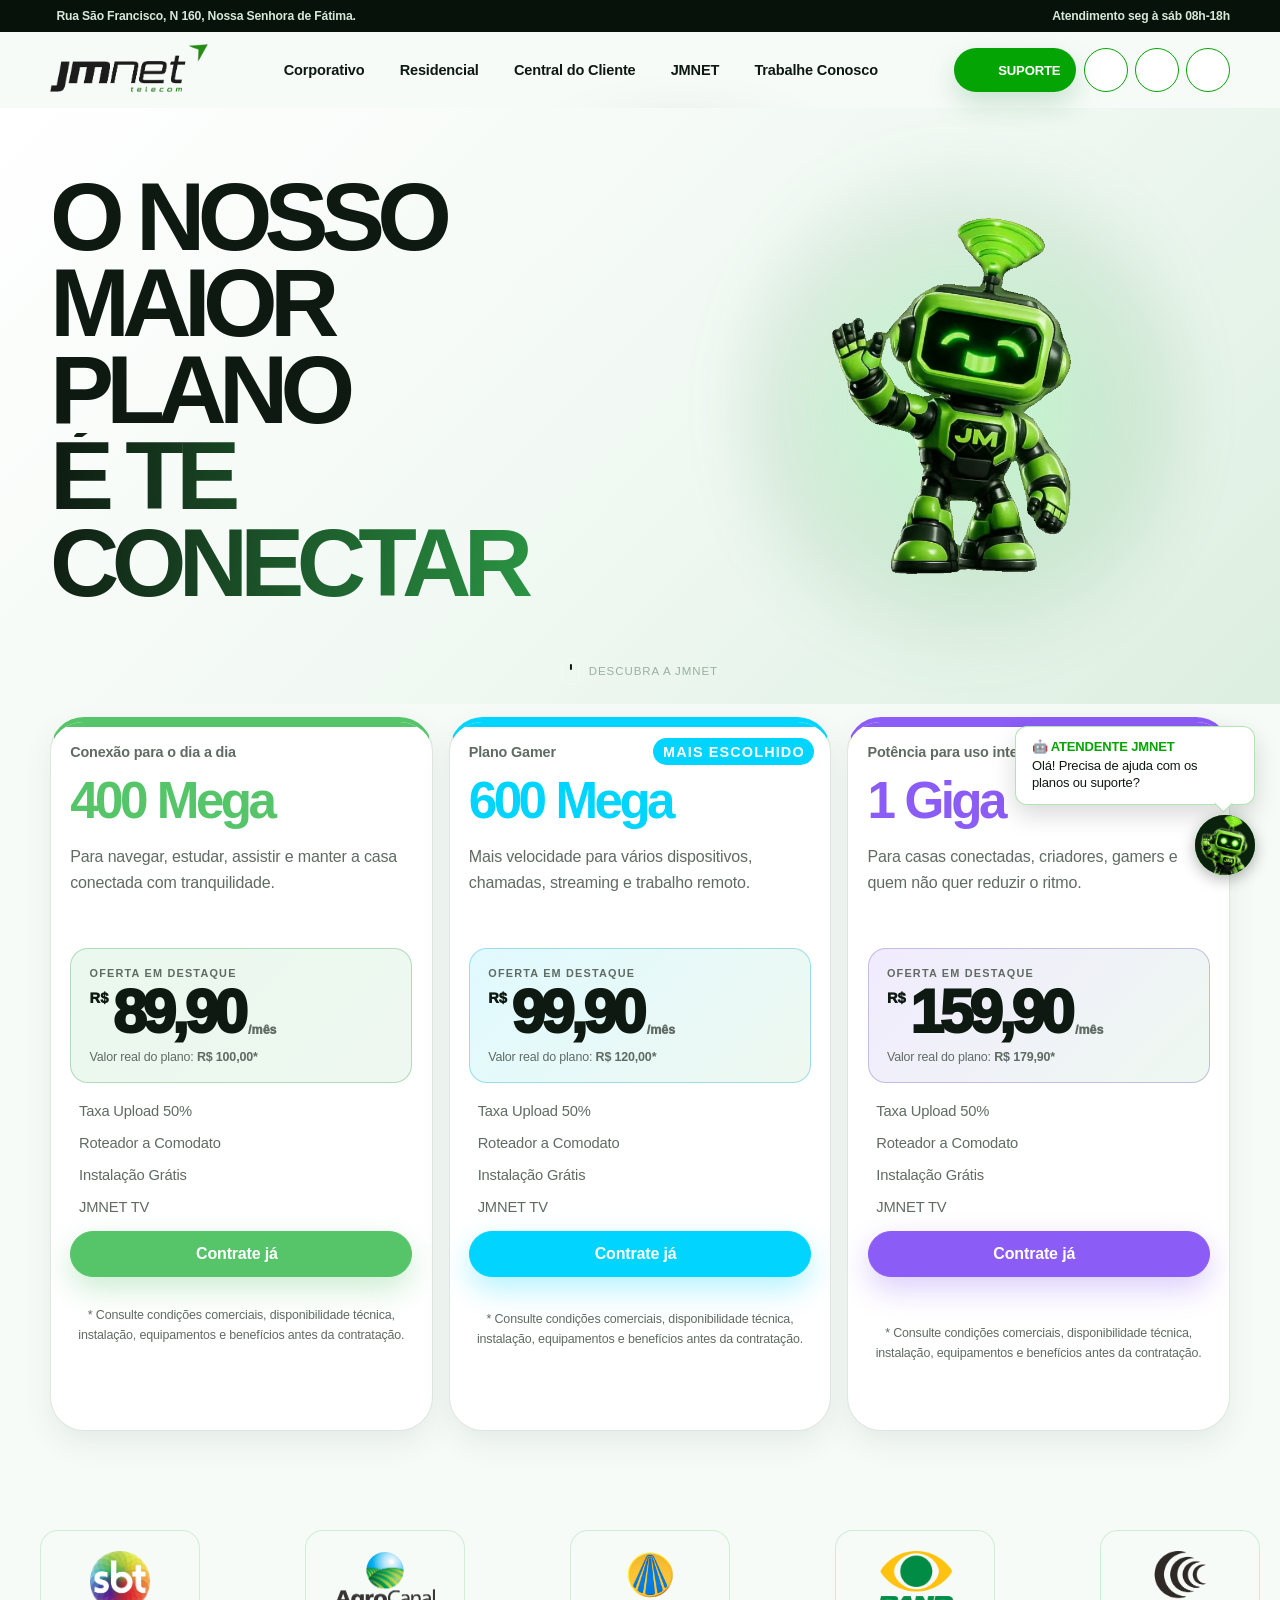
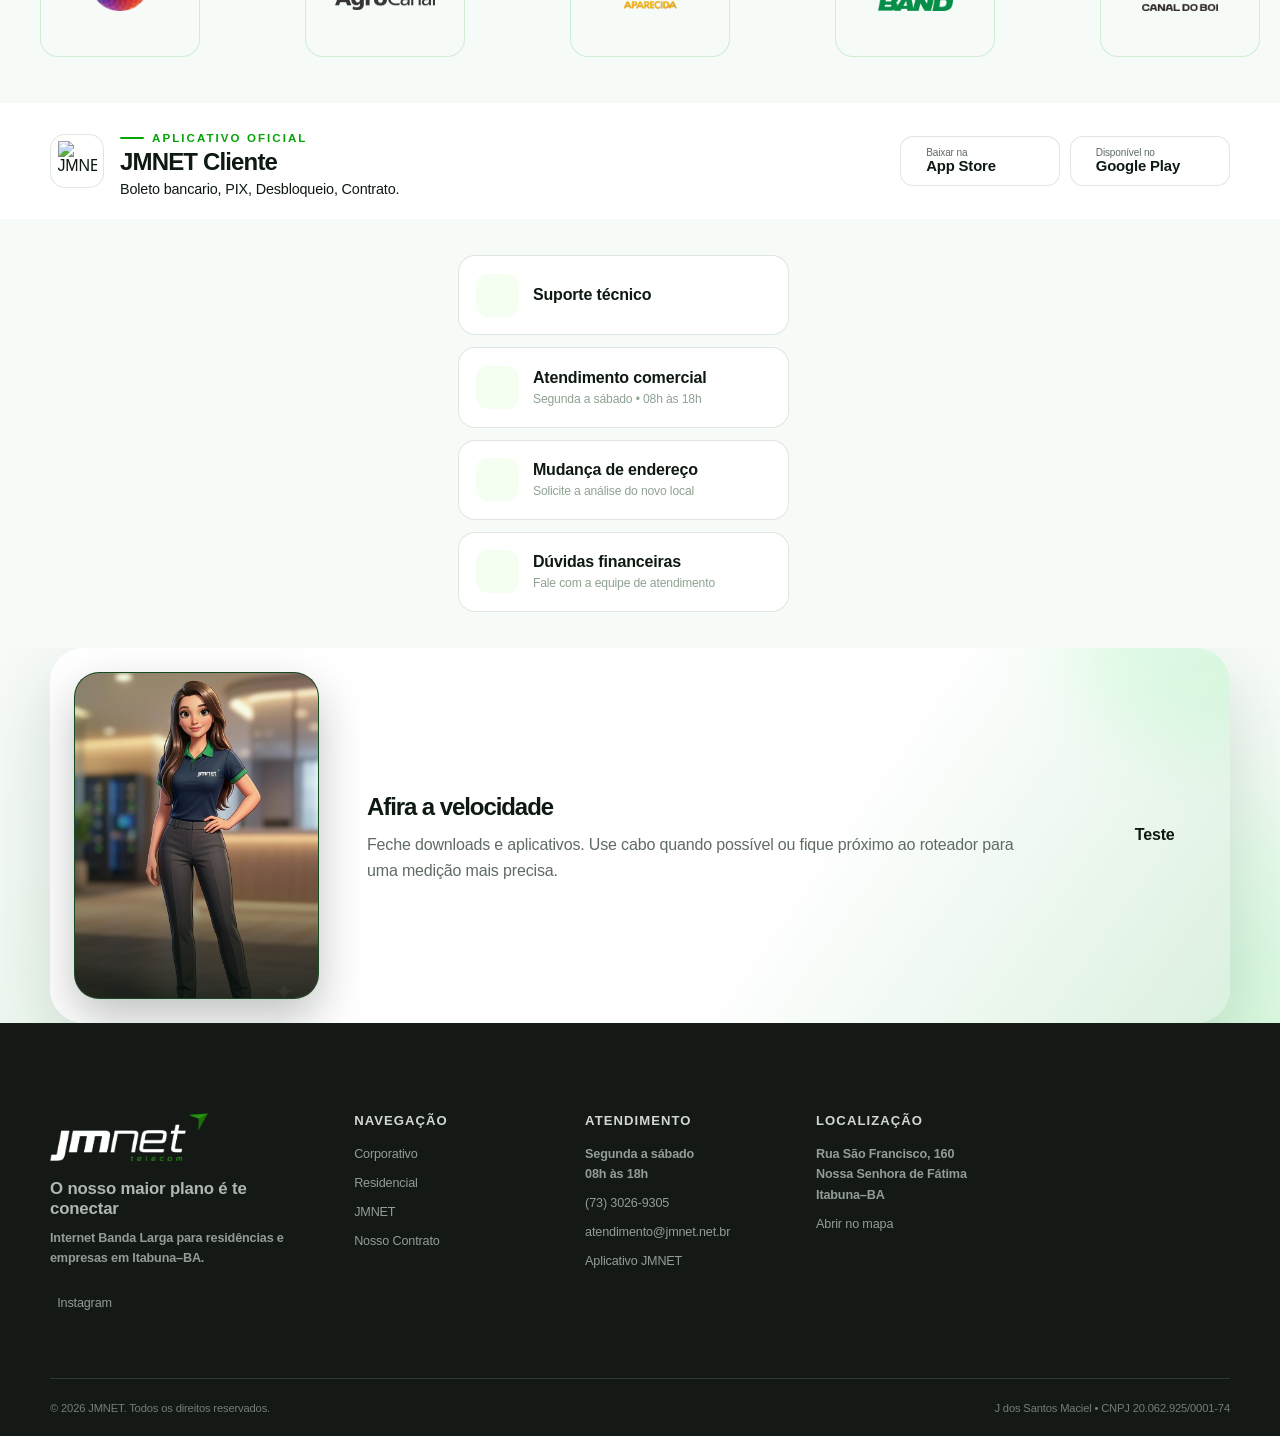
==== commit d6c00e1f: "." ====
--- a/index.html
+++ b/index.html
@@ -229,6 +229,8 @@
             <div class="plan-card-actions">
                <a class="button button-primary" style="background-color: #56c56a !important; background-image: none !important; border-color: #56c56a !important;" href="https://wa.me/557330269305?text=Ol%C3%A1%21%20Quero%20saber%20mais%20sobre%20o%20plano%20de%20400%20Mega.">Contrate já <i data-lucide="arrow-right"></i></a>
             </div>
+        <br>
+        <br>
              <p class="commercial-note">* Consulte condições comerciais, disponibilidade técnica, instalação, equipamentos e benefícios antes da contratação.</p>
           </article>
         </div>
--- a/css/styles.css
+++ b/css/styles.css
@@ -709,9 +709,7 @@
   font-size: clamp(4rem, 6.5rem, 6rem);
   font-weight: 900;
   letter-spacing: -0.080em;
-  line-height: 0.82;
-  margin: 0;
-  padding: 0;
+  line-height: 0.90;
 }
 
 .hero h1 span {
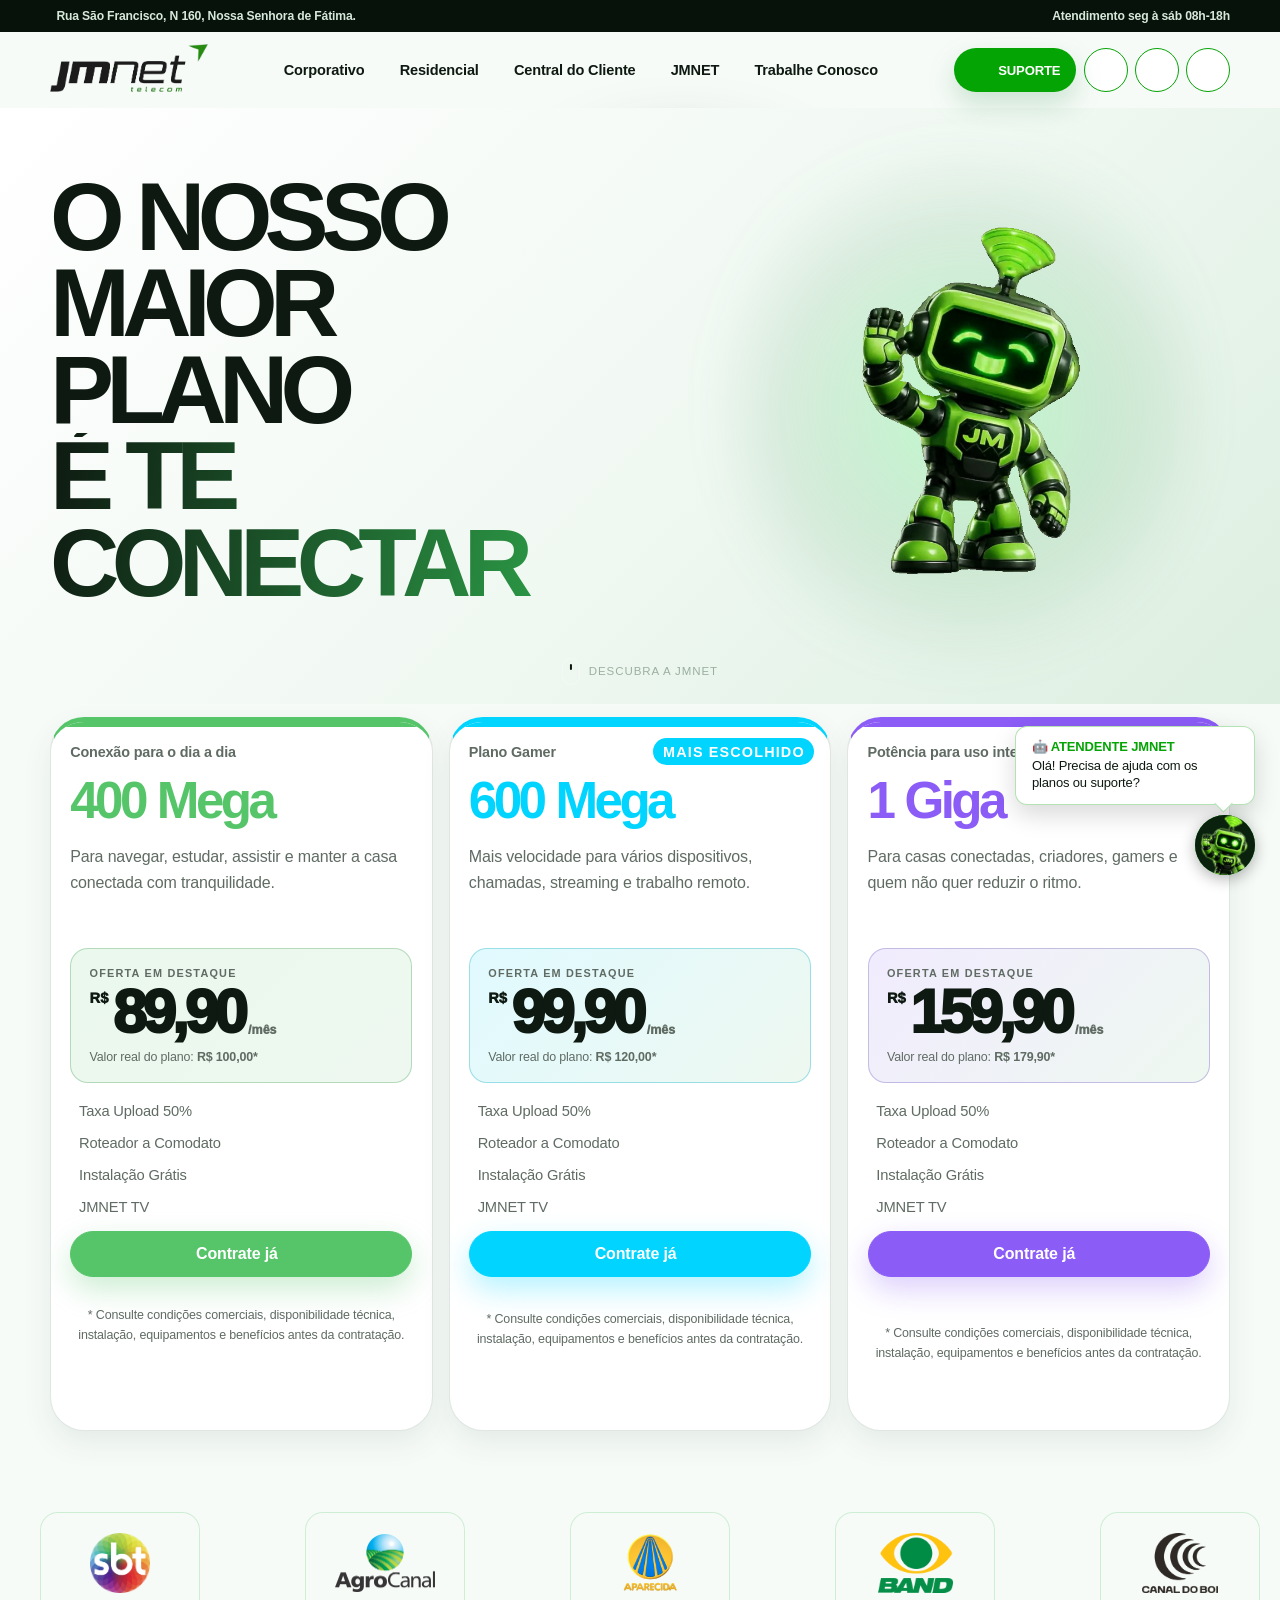
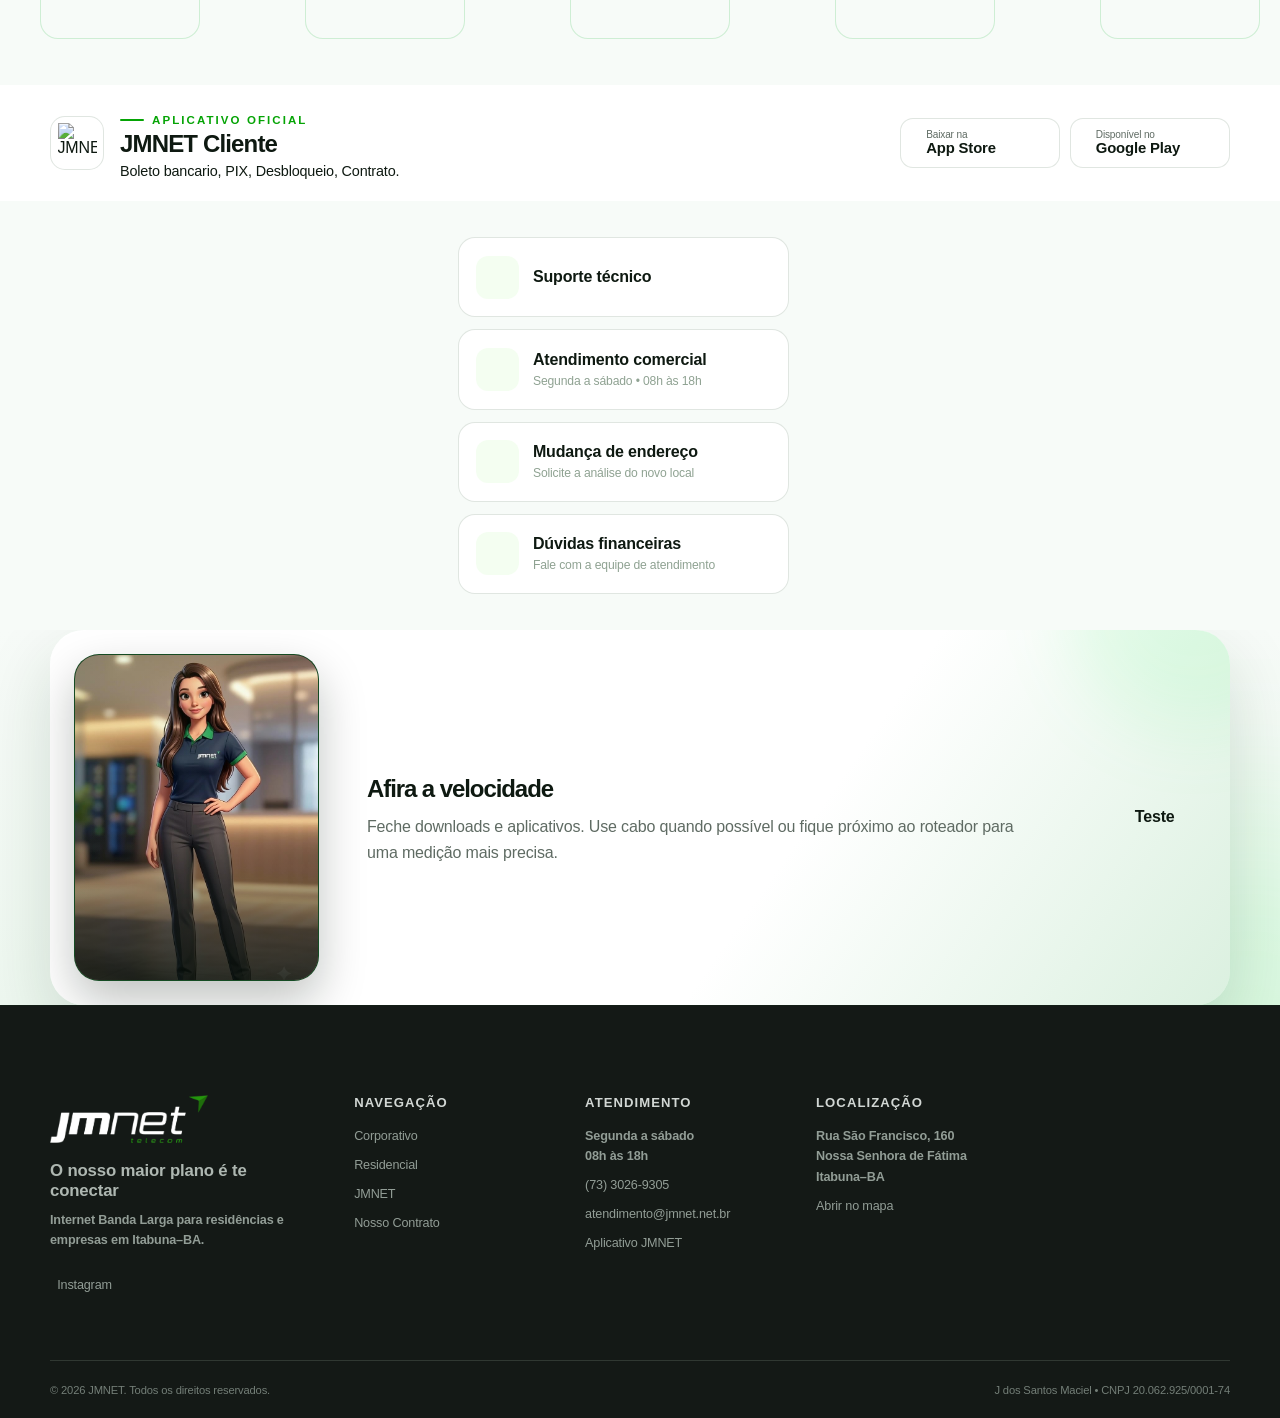
==== commit 42a75dd2: "." ====
--- a/index.html
+++ b/index.html
@@ -235,7 +235,6 @@
           </article>
         </div>
         <br>
-        <br>
         <p class="commercial-note">* Consulte condições comerciais, disponibilidade técnica, instalação, equipamentos e benefícios antes da contratação.</p>
       </div>
     </section>
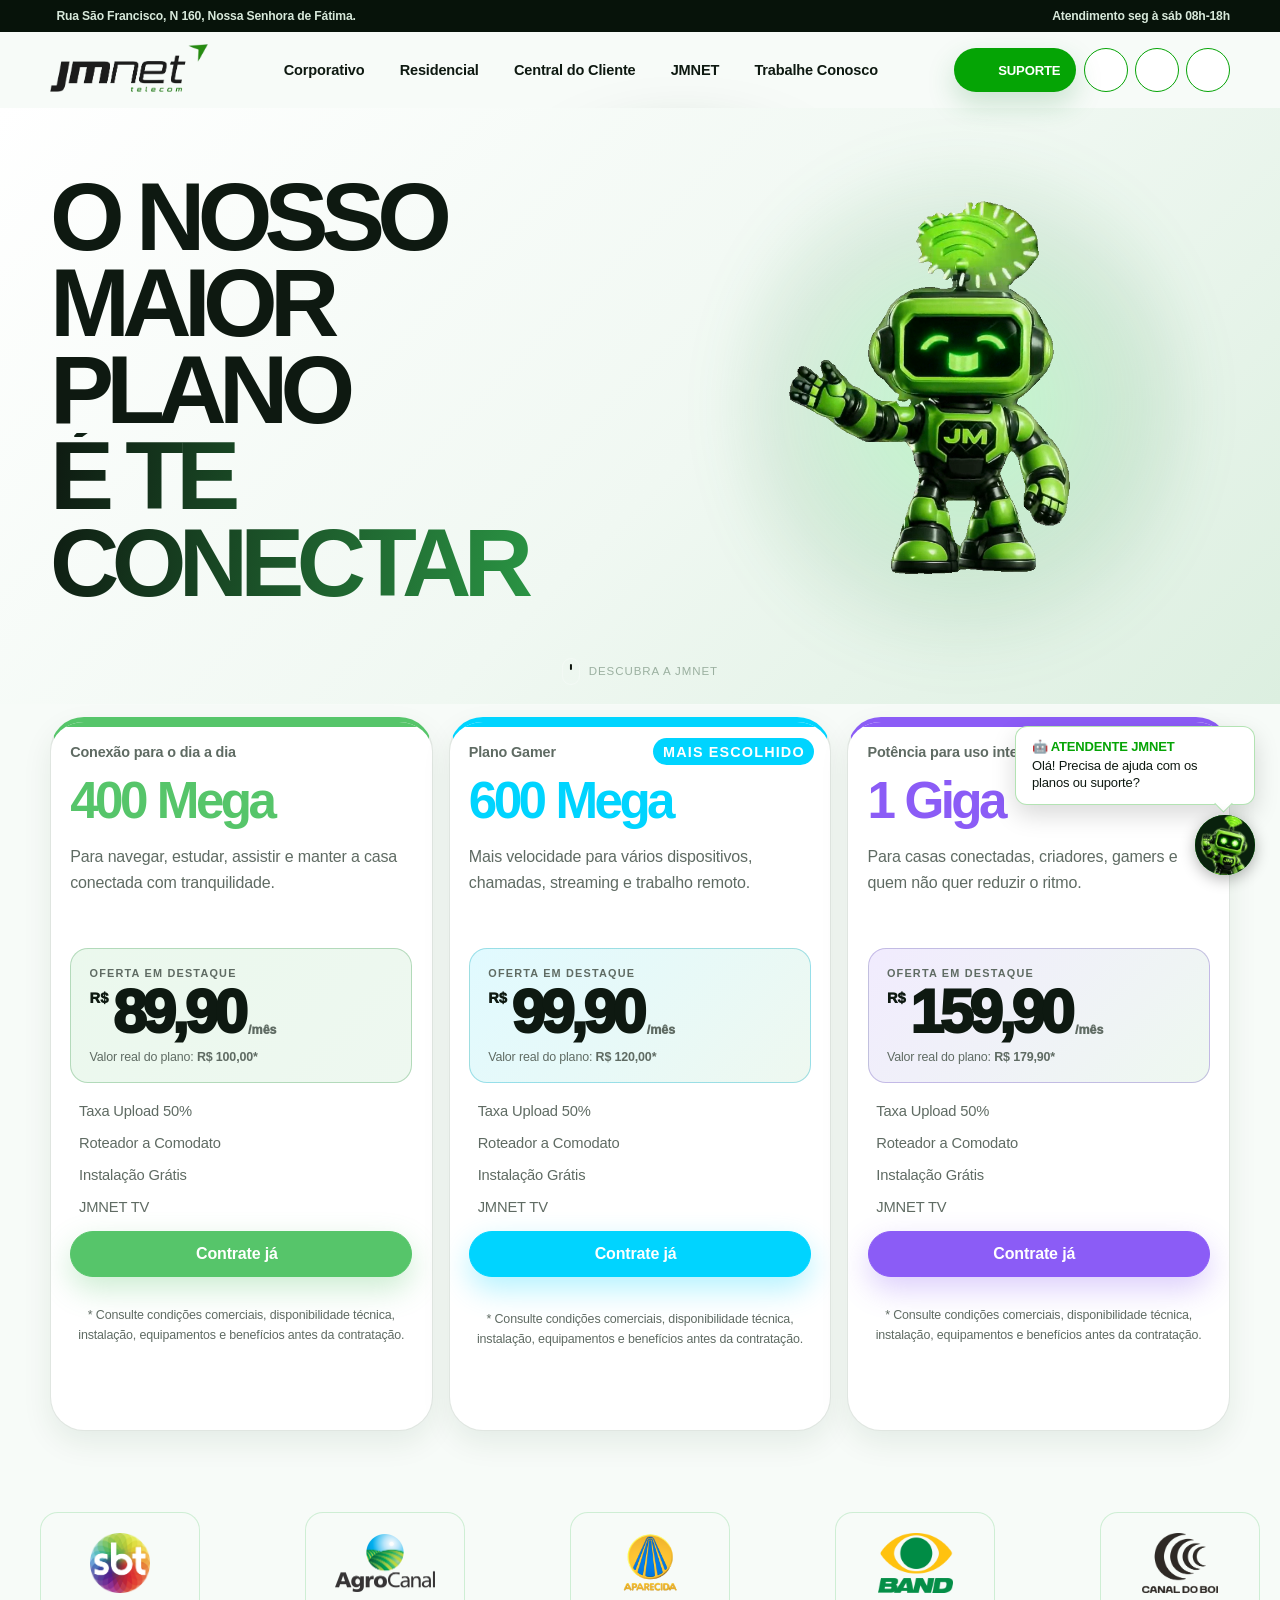
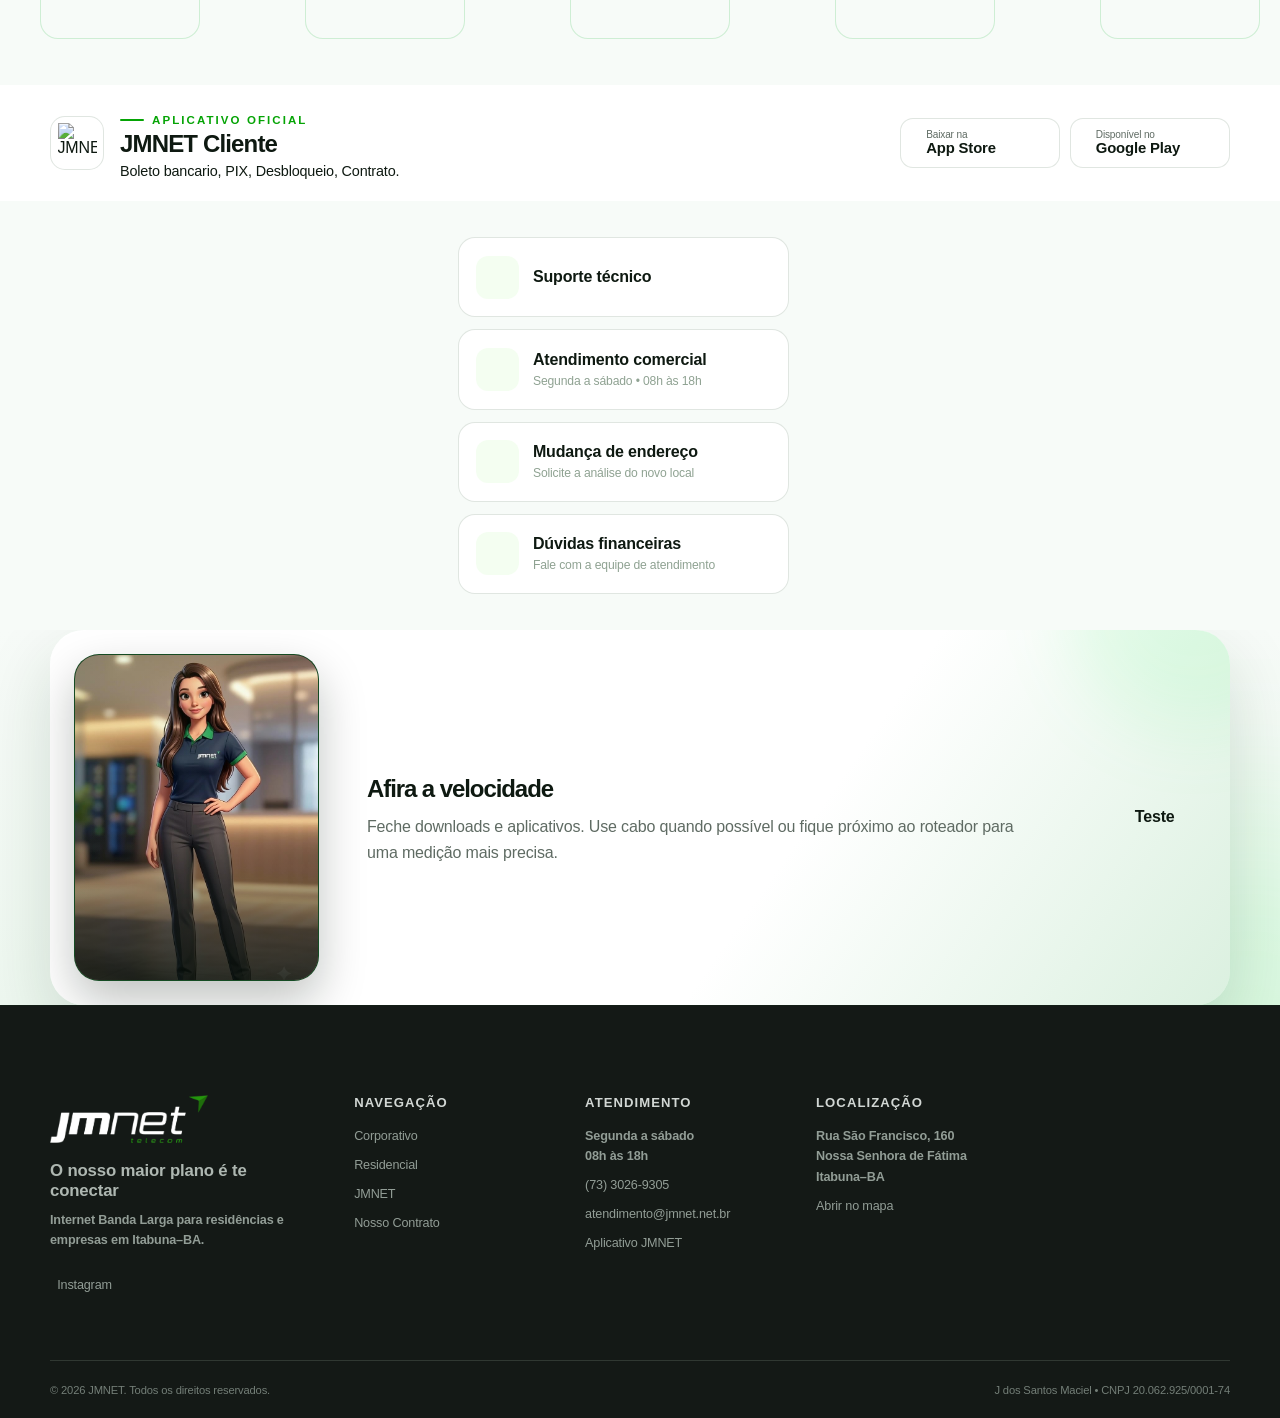
==== commit 1f568a09: "." ====
--- a/index.html
+++ b/index.html
@@ -230,7 +230,7 @@
                <a class="button button-primary" style="background-color: #56c56a !important; background-image: none !important; border-color: #56c56a !important;" href="https://wa.me/557330269305?text=Ol%C3%A1%21%20Quero%20saber%20mais%20sobre%20o%20plano%20de%20400%20Mega.">Contrate já <i data-lucide="arrow-right"></i></a>
             </div>
         <br>
-        <br>
+        
              <p class="commercial-note">* Consulte condições comerciais, disponibilidade técnica, instalação, equipamentos e benefícios antes da contratação.</p>
           </article>
         </div>
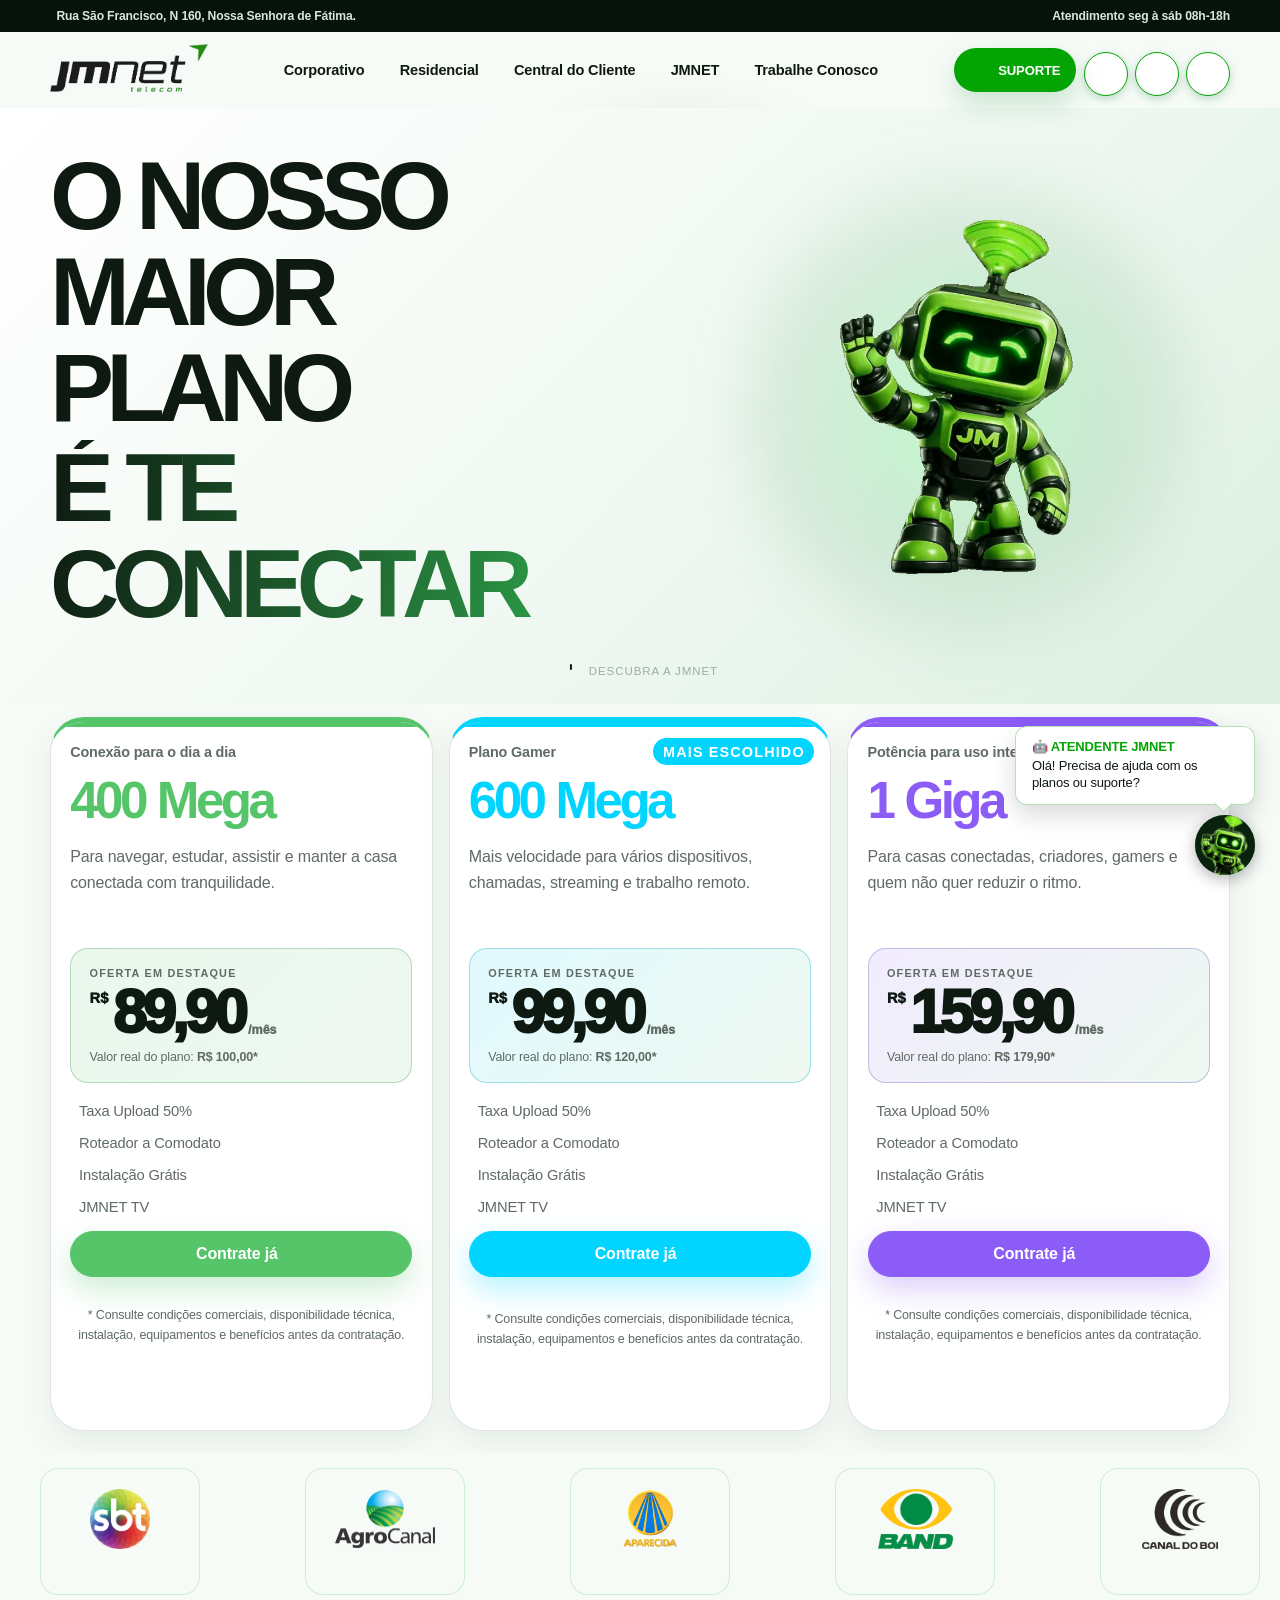
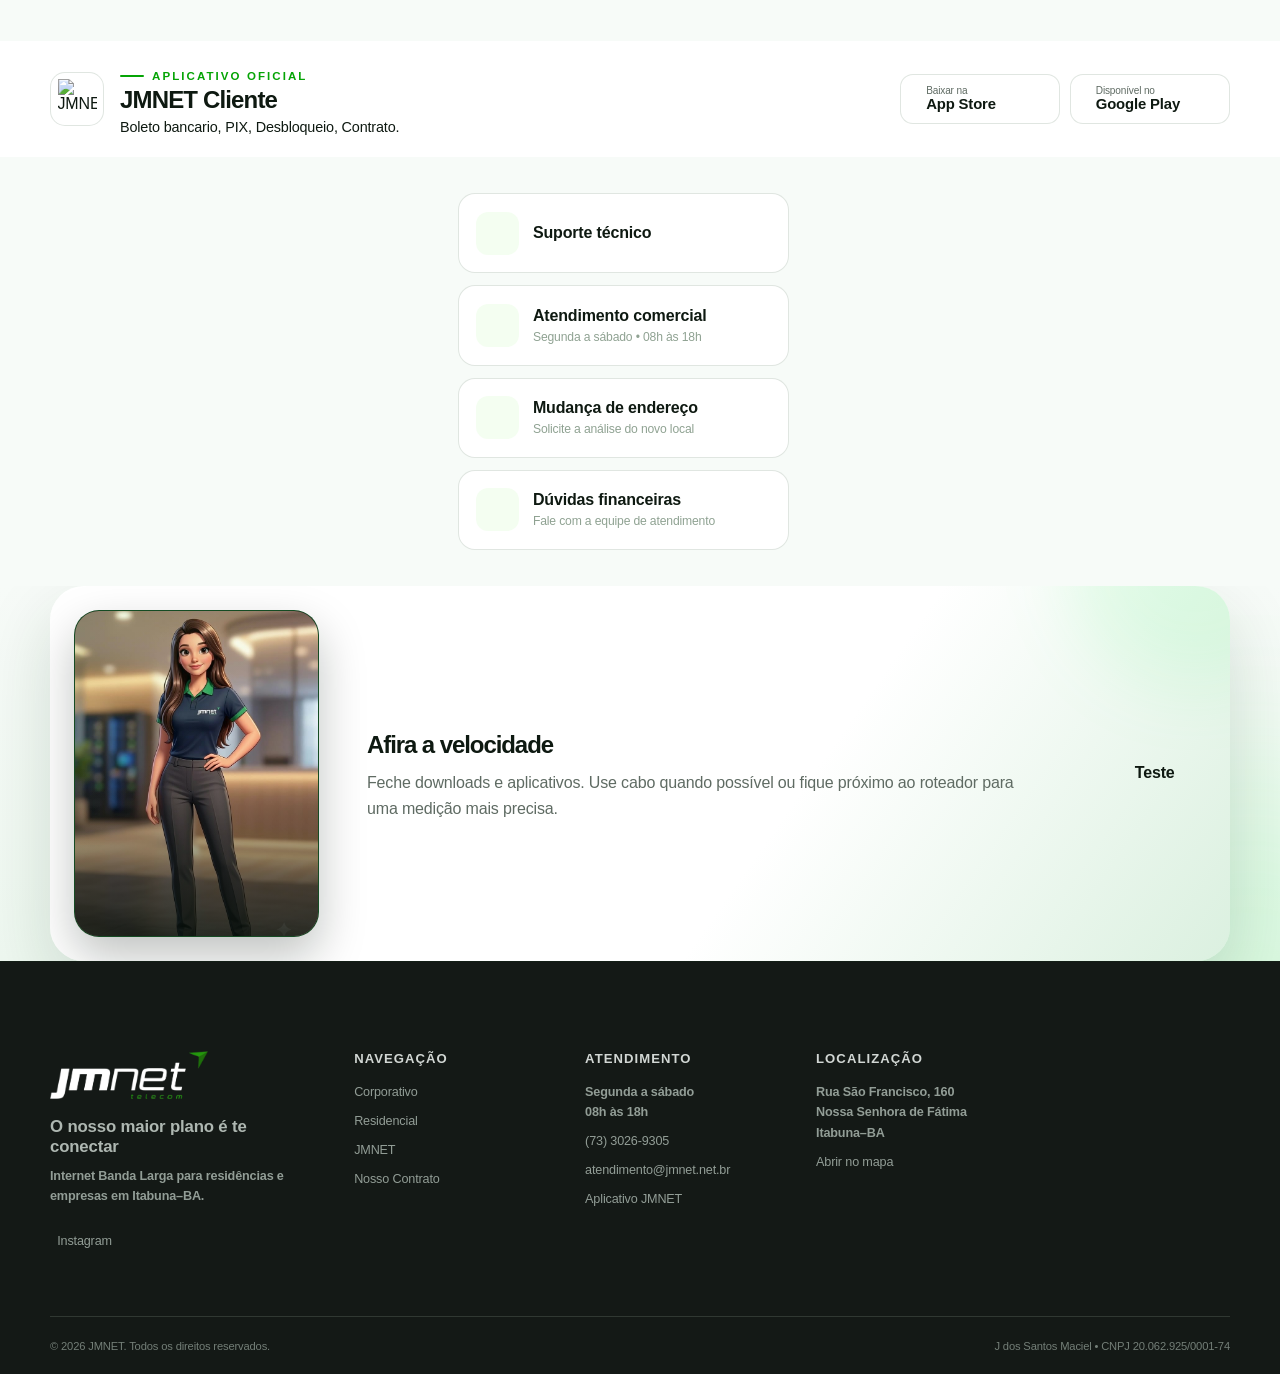
==== commit cdc48e34: "Update index.html" ====
--- a/index.html
+++ b/index.html
@@ -235,7 +235,7 @@
           </article>
         </div>
         <br>
-        <p class="commercial-note">* Consulte condições comerciais, disponibilidade técnica, instalação, equipamentos e benefícios antes da contratação.</p>
+        
       </div>
     </section>
 
--- a/css/styles.css
+++ b/css/styles.css
@@ -5762,3 +5762,91 @@
   border-color: #8b5cf6 !important;
   color: #ffffff !important;
 }
+
+/* --- CAIXAS DE TEXTO (MODO CLARO E ESCURO) --- */
+input[type="text"],
+textarea {
+    width: 100%;
+    box-sizing: border-box;
+    padding: 12px 15px;
+    border: 1.5px solid var(--border-color, #d6d6d6);
+    border-radius: 10px;
+    background: var(--card-bg, #fff);
+    color: var(--text-color, #333);
+    font-size: 14px;
+    font-family: Arial, sans-serif;
+    outline: none;
+    transition: all 0.25s ease;
+    box-shadow: 0 2px 6px rgba(0, 0, 0, 0.06);
+}
+
+/* Modo escuro específico para o fundo e borda do input */
+[data-theme="dark"] input[type="text"],
+[data-theme="dark"] textarea {
+    background: #182c1b !important;
+    border-color: rgba(255, 255, 255, 0.15) !important;
+    color: #ffffff !important;
+}
+
+/* Placeholder */
+input[type="text"]::placeholder,
+textarea::placeholder {
+    color: #999;
+}
+
+[data-theme="dark"] input[type="text"]::placeholder,
+[data-theme="dark"] textarea::placeholder {
+    color: #a0a0a0 !important;
+}
+
+/* Quando clicar na caixa (Focus) */
+input[type="text"]:focus,
+textarea:focus {
+    border-color: #56c56a !important;
+    box-shadow: 0 0 0 3px rgba(86, 197, 106, 0.2) !important;
+    background: var(--card-bg, #fff);
+}
+
+[data-theme="dark"] input[type="text"]:focus,
+[data-theme="dark"] textarea:focus {
+    background: #121f14 !important;
+}
+
+/* --- BOTÃO (MANTÉM O PADRÃO VERDE ELEGANTE EM AMBOS OS MODOS) --- */
+button {
+    width: 100%;
+    padding: 12px;
+    margin-top: 8px;
+    border: none;
+    border-radius: 10px;
+    background: linear-gradient(135deg, #56c56a, #2b9348);
+    color: white;
+    font-size: 14px;
+    font-weight: bold;
+    cursor: pointer;
+    transition: 0.2s ease;
+    box-shadow: 0 3px 10px rgba(43, 147, 72, 0.3);
+}
+
+button:hover {
+    background: linear-gradient(135deg, #6fdc82, #38b000);
+    transform: translateY(-2px);
+    box-shadow: 0 5px 15px rgba(56, 176, 0, 0.4);
+}
+
+button:active {
+    transform: translateY(0);
+}
+
+/* --- AJUSTE DE ESPAÇAMENTO E SEPARAÇÃO DO TÍTULO PRINCIPAL --- */
+
+.hero-copy h1 {
+  line-height: 1.0 !important;    /* Dá um respiro confortável entre as linhas */
+  margin-bottom: 1.0rem !important; /* Afasta o título dos elementos abaixo dele */
+}
+
+/* Garante que o span da segunda linha tenha uma distância limpa */
+.hero-copy h1 span {
+  display: block !important;        /* Força a segunda linha a descer perfeitamente */
+  margin-top: 0.25rem !important;   /* Espaço sutil entre "PLANO" e "É TE CONECTAR" */
+}
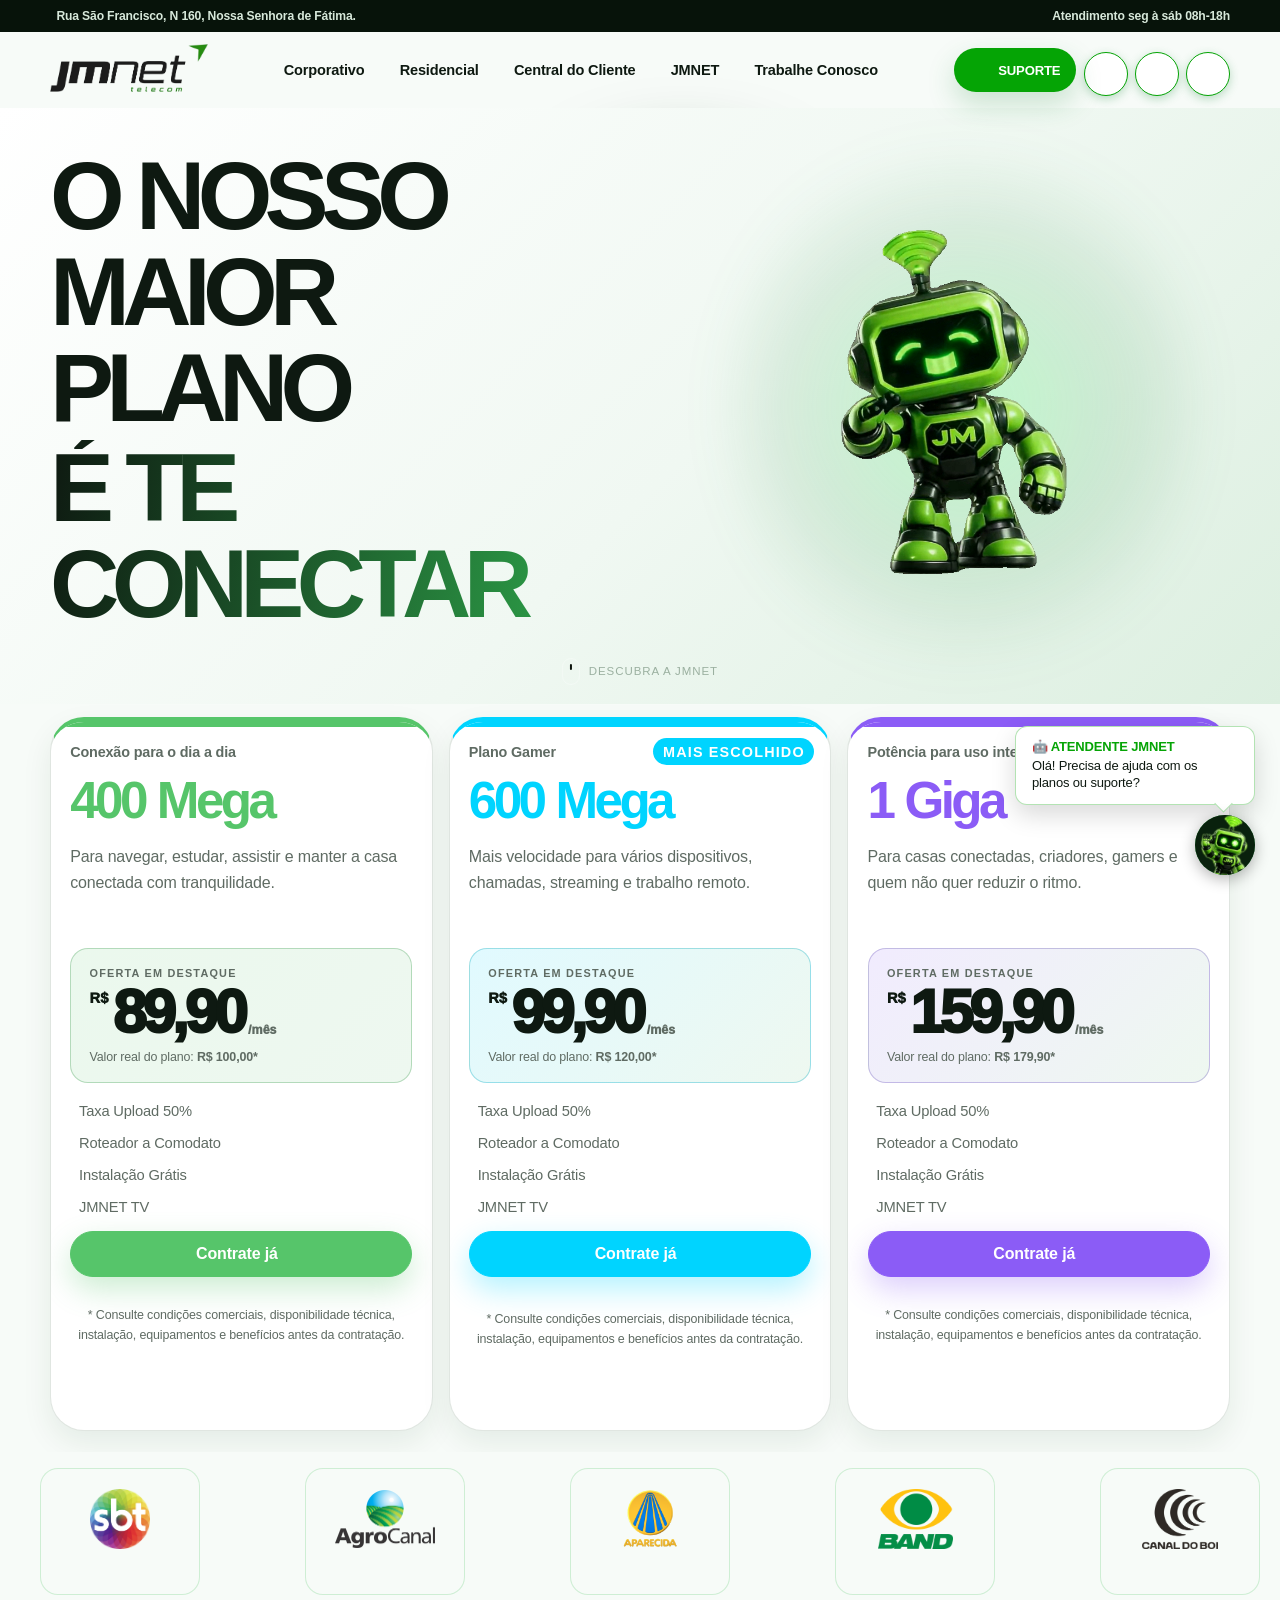
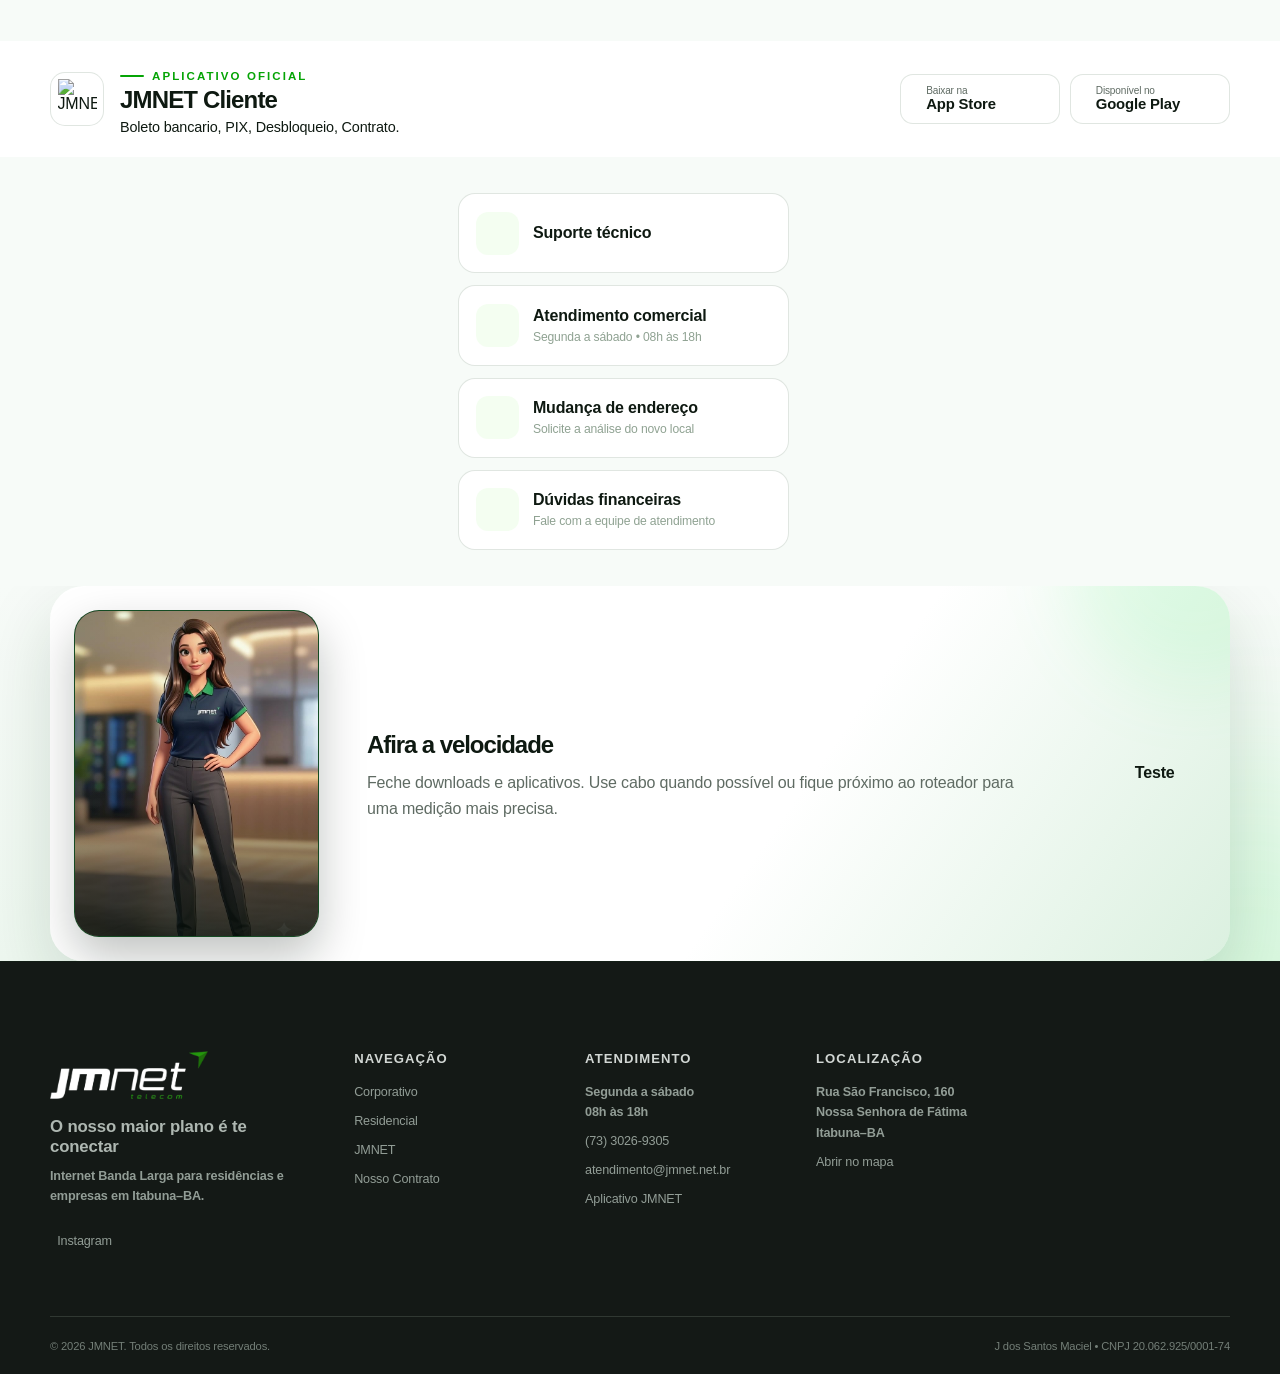
==== commit 5e04c950: "." ====
--- a/index.html
+++ b/index.html
@@ -400,7 +400,7 @@
               poster="media/personagem/atendente-jmnet-speed-poster.jpg"
               aria-label="Atendente virtual da JMNET apresentando o teste de velocidade"
             >
-             <source src="media/personagem/claravirtual.mp4" type="video/mp4">
+             <source src="media/personagem/claravirtual1.mp4" type="video/mp4">
               Seu navegador não oferece suporte à reprodução deste vídeo.
             </video>
 
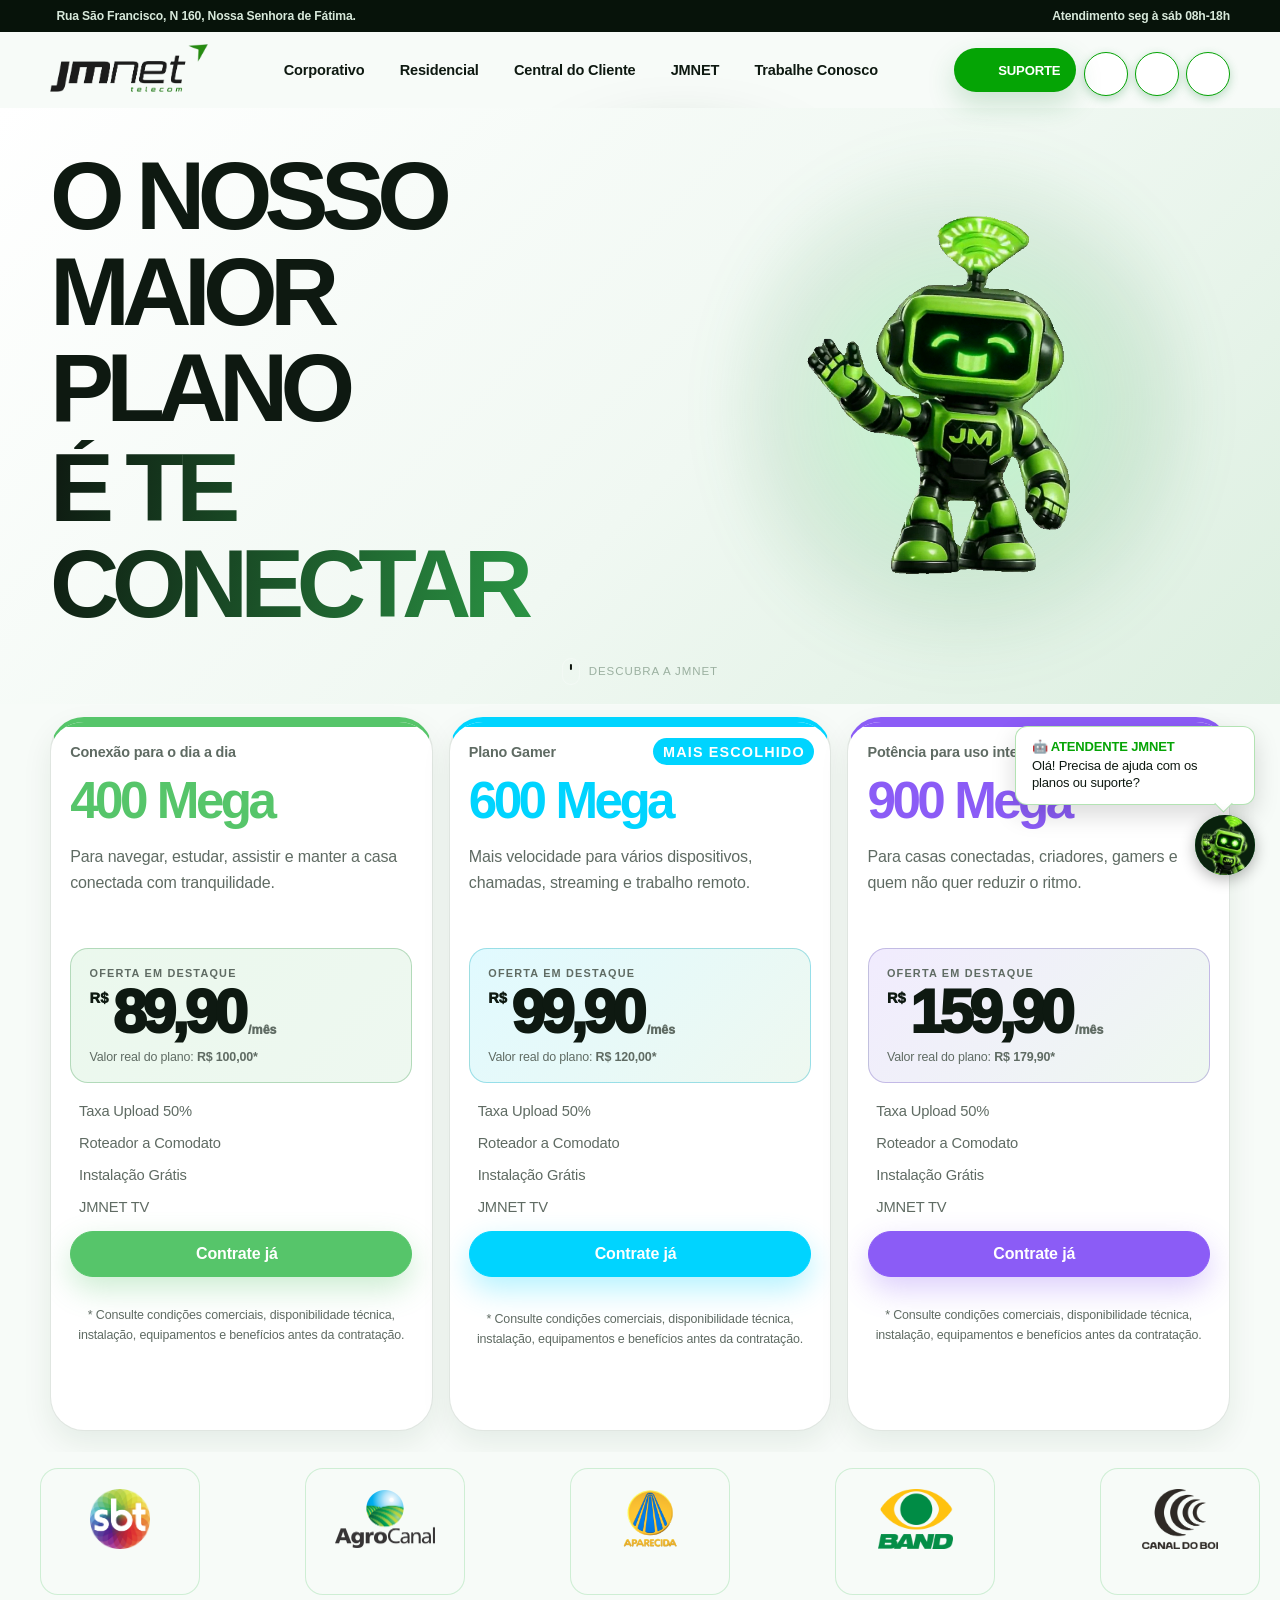
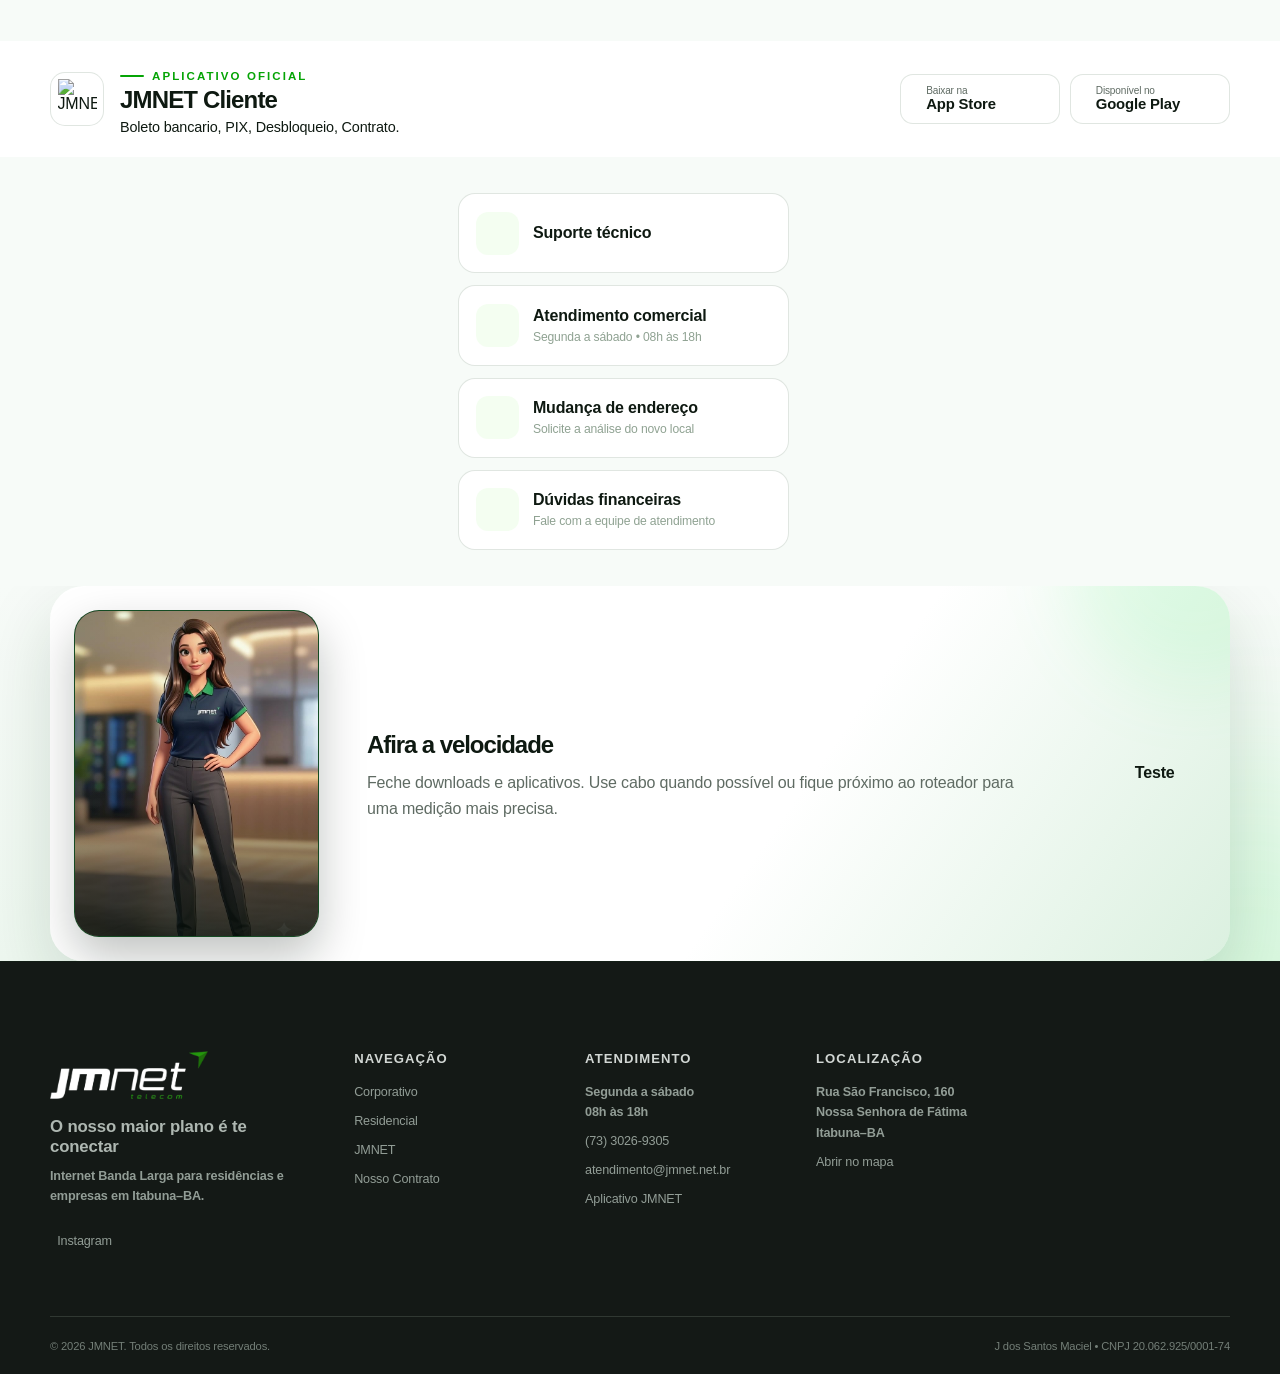
==== commit d512bdb8: "." ====
--- a/index.html
+++ b/index.html
@@ -6,7 +6,7 @@
   <meta name="description" content="Internet por fibra óptica para residências e empresas em Itabuna, com atendimento regional e consulta por endereço.">
   <meta name="theme-color" content="#07130a">
   <title>JMNET</title>
-  <link rel="icon" href="/media/logo/22.png>
+  <link rel="icon" type="image/png" href=" media/logo/seta.png">
   <link rel="preconnect" href="https://unpkg.com">
   <link rel="preconnect" href="https://server.arcgisonline.com">
   <link rel="stylesheet" href="https://unpkg.com/leaflet@1.9.4/dist/leaflet.css" crossorigin="">
@@ -213,7 +213,7 @@
           
           <article class="plan-card plan-card--violet reveal">
             <div class="plan-topline"><span>Potência para uso intenso</span><i data-lucide="wifi"></i></div>
-            <div class="plan-speed"><strong>1</strong><span>Giga</span></div>
+            <div class="plan-speed"><strong>900</strong><span>Mega</span></div>
             <p>Para casas conectadas, criadores, gamers e quem não quer reduzir o ritmo.</p>
             <div class="plan-price">
               <span>Oferta em destaque</span>
@@ -227,7 +227,7 @@
               <li><i data-lucide="check"></i>JMNET TV</li
             </ul>
             <div class="plan-card-actions">
-               <a class="button button-primary" style="background-color: #56c56a !important; background-image: none !important; border-color: #56c56a !important;" href="https://wa.me/557330269305?text=Ol%C3%A1%21%20Quero%20saber%20mais%20sobre%20o%20plano%20de%20400%20Mega.">Contrate já <i data-lucide="arrow-right"></i></a>
+               <a class="button button-primary" style="background-color: #56c56a !important; background-image: none !important; border-color: #56c56a !important;" href="https://wa.me/557330269305?text=Ol%C3%A1%21%20Quero%20saber%20mais%20sobre%20o%20plano%20de%20900%20Mega.">Contrate já <i data-lucide="arrow-right"></i></a>
             </div>
         <br>
         
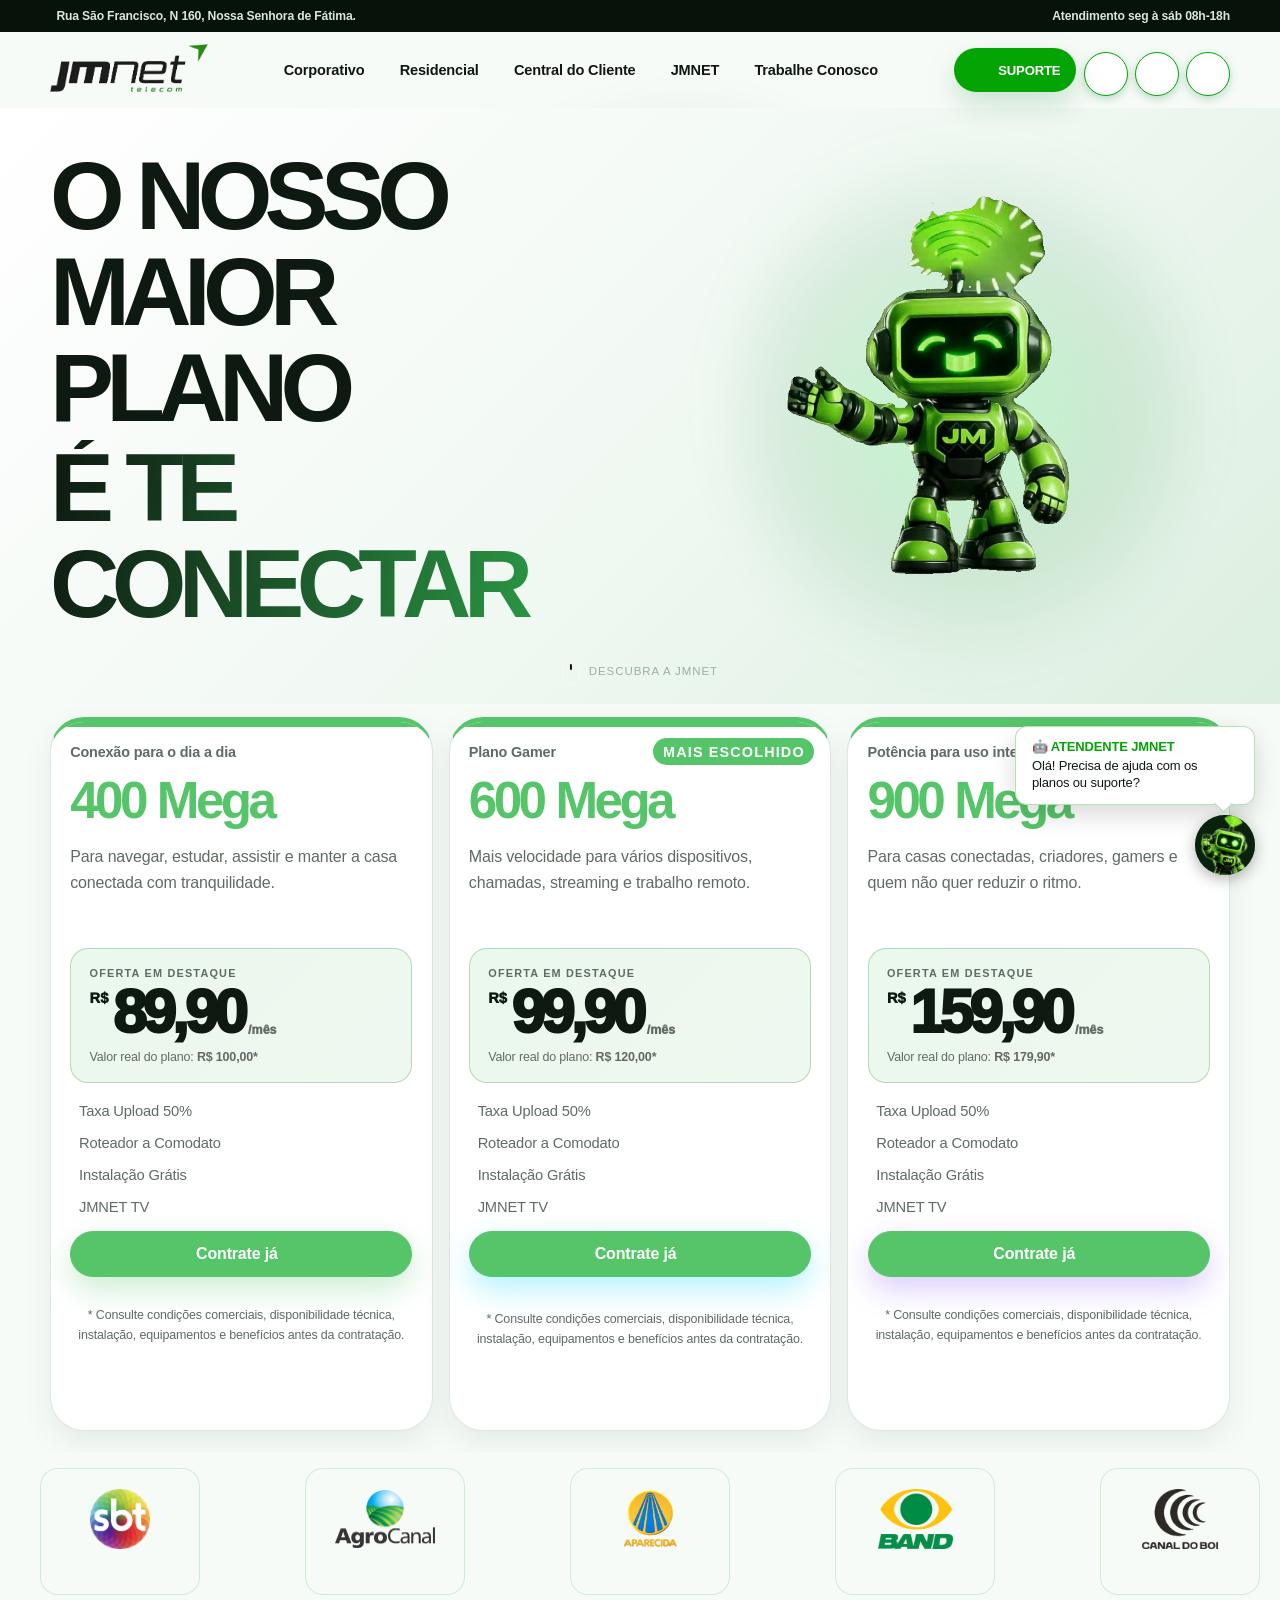
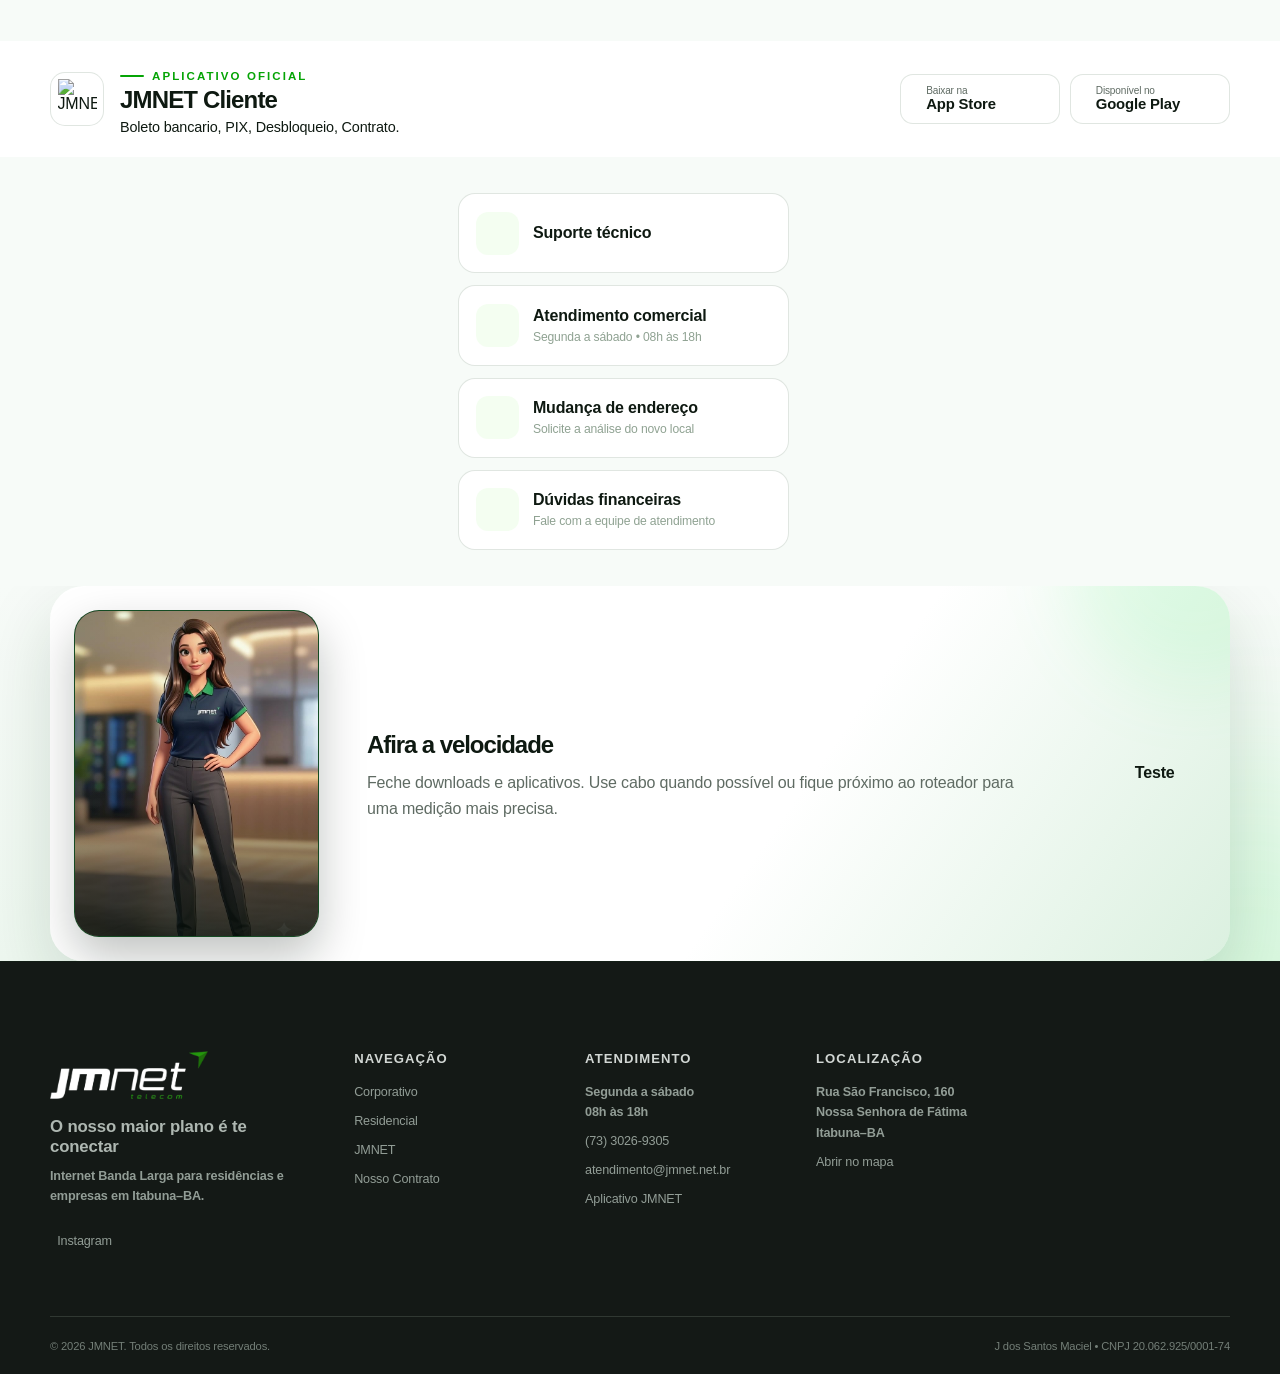
==== commit 142fdb2f: "." ====
--- a/index.html
+++ b/index.html
@@ -204,7 +204,7 @@
 
             </ul>
             <div class="plan-card-actions">
-               <a class="button button-primary" style="background-color: #00d4ff !important; background-image: none !important; border-color: #00d4ff !important;" href="https://wa.me/557330269305?text=Ol%C3%A1%21%20Quero%20saber%20mais%20sobre%20o%20plano%20de%20600%20Mega.">Contrate já <i data-lucide="arrow-right"></i></a>
+               <a class="button button-primary" style="background-color: #56c56a !important; background-image: none !important; border-color: #56c56a !important;" href="https://wa.me/557330269305?text=Ol%C3%A1%21%20Quero%20saber%20mais%20sobre%20o%20plano%20de%20600%20Mega.">Contrate já <i data-lucide="arrow-right"></i></a>
             </div>
             <br>
             <p class="commercial-note">* Consulte condições comerciais, disponibilidade técnica, instalação, equipamentos e benefícios antes da contratação.</p>
@@ -566,10 +566,10 @@
         el.style.cssText += "background: #56c56a !important; background-color: #56c56a !important; border-color: #56c56a !important; background-image: none !important;";
       });
       document.querySelectorAll('.plan-card--cyan .button-primary, .plan-card--cyan a.button').forEach(el => {
-        el.style.cssText += "background: #00d4ff !important; background-color: #00d4ff !important; border-color: #00d4ff !important; background-image: none !important;";
+        el.style.cssText += "background: #56c56a !important; background-color: #56c56a !important; border-color: #56c56a !important; background-image: none !important;";
       });
       document.querySelectorAll('.plan-card--violet .button-primary, .plan-card--violet a.button').forEach(el => {
-        el.style.cssText += "background: #8b5cf6 !important; background-color: #8b5cf6 !important; border-color: #8b5cf6 !important; background-image: none !important;";
+        el.style.cssText += "background: #56c56a !important; background-color: #56c56a !important; border-color: #56c56a !important; background-image: none !important;";
       });
     }
 
--- a/css/styles.css
+++ b/css/styles.css
@@ -12,8 +12,8 @@
   --green-soft: #cfcfcf;
   --deep: #07130a;
   --deep-soft: #0f2a17;
-  --cyan: #00d4ff;
-  --violet: #8b5cf6;
+  --cyan: #56c56a;
+  --violet: #56c56a;
   --danger: #d92d20;
   --warning: #ffb648;
   --shadow-sm: 0 12px 30px rgba(17, 68, 31, 0.08);
@@ -1194,11 +1194,11 @@
 }
 
 .plan-card--cyan {
-  --plan-accent: #00d4ff;
+  --plan-accent: #56c56a;
 }
 
 .plan-card--violet {
-  --plan-accent: #8b5cf6;
+  --plan-accent: #56c56a;
 }
 
 /* Aplicação das cores nos textos de velocidade */
@@ -1258,11 +1258,11 @@
 }
 
 .plan-card--cyan {
-  border-top-color: #00d4ff !important;
+  border-top-color: #56c56a !important;
 }
 
 .plan-card--violet {
-  border-top-color: #8b5cf6 !important;
+  border-top-color: #56c56a !important;
 }
 
 .plan-card--cyan:hover,
@@ -1280,13 +1280,13 @@
 }
 
 .plan-card--cyan .button.button-primary {
-  background: #00d4ff !important;
+  background: #56c56a !important;
   background-image: none !important;
   box-shadow: 0 12px 30px rgba(0, 212, 255, 0.3) !important;
 }
 
 .plan-card--violet .button.button-primary {
-  background: #8b5cf6 !important;
+  background: #56c56a !important;
   background-image: none !important;
   box-shadow: 0 12px 30px rgba(139, 92, 246, 0.3) !important;
 }
@@ -1300,16 +1300,16 @@
 }
 
 body html body .plan-card--cyan a.button.button-primary {
-  background: #00d4ff !important;
+  background: #56c56a !important;
   background-image: none !important;
-  border-color: #00d4ff !important;
+  border-color: #56c56a !important;
   color: #ffffff !important;
 }
 
 body html body .plan-card--violet a.button.button-primary {
-  background: #8b5cf6 !important;
+  background: #56c56a !important;
   background-image: none !important;
-  border-color: #8b5cf6 !important;
+  border-color: #56c56a !important;
   color: #ffffff !important;
 }
 
@@ -1322,16 +1322,16 @@
 }
 
 .plan-card--cyan .button-primary {
-  background-color: #00d4ff !important;
+  background-color: #56c56a !important;
   background-image: none !important;
-  border-color: #00d4ff !important;
+  border-color: #56c56a !important;
   color: #ffffff !important;
 }
 
 .plan-card--violet .button-primary {
-  background-color: #8b5cf6 !important;
+  background-color: #56c56a !important;
   background-image: none !important;
-  border-color: #8b5cf6 !important;
+  border-color: #56c56a !important;
   color: #ffffff !important;
 }
 
@@ -3350,7 +3350,7 @@
 }
 
 .tv-marquee::-webkit-scrollbar-thumb{
-    background:#00d4ff;
+    background:#56c56a;
     border-radius:10px;
 }
 
@@ -3478,14 +3478,14 @@
 html[data-theme="light"] .plan-card--cyan .plan-speed span,
 html[data-theme="dark"] .plan-card--cyan .plan-speed strong,
 html[data-theme="dark"] .plan-card--cyan .plan-speed span {
-  color: #00d4ff !important;
+  color: #56c56a !important;
 }
 
 html[data-theme="light"] .plan-card--violet .plan-speed strong,
 html[data-theme="light"] .plan-card--violet .plan-speed span,
 html[data-theme="dark"] .plan-card--violet .plan-speed strong,
 html[data-theme="dark"] .plan-card--violet .plan-speed span {
-  color: #8b5cf6 !important;
+  color: #56c56a !important;
 }
 
 /* Configuração tipográfica idêntica ao padrão visual corporativo */
@@ -3587,11 +3587,11 @@
 }
 
 html[data-theme="light"] .plan-card--cyan {
-  border-top-color: #00d4ff !important;
+  border-top-color: #56c56a !important;
 }
 
 html[data-theme="light"] .plan-card--violet {
-  border-top-color: #8b5cf6 !important;
+  border-top-color: #56c56a !important;
 }
 
 /* Remove qualquer traço, linha ou sombra preta no topo/canto dos cards no tema claro */
@@ -3611,13 +3611,13 @@
 }
 
 html[data-theme="light"] .plan-card--cyan {
-  border-top-color: #00d4ff !important;
-  --plan-accent: #00d4ff;
+  border-top-color: #56c56a !important;
+  --plan-accent: #56c56a;
 }
 
 html[data-theme="light"] .plan-card--violet {
-  border-top-color: #8b5cf6 !important;
-  --plan-accent: #8b5cf6;
+  border-top-color: #56c56a !important;
+  --plan-accent: #56c56a;
 }
 
 /* Força a cor correta no número dos megas dos planos no tema claro */
@@ -3628,12 +3628,12 @@
 
 html[data-theme="light"] .plan-card--cyan .plan-speed strong,
 html[data-theme="light"] .plan-card--cyan .plan-speed span {
-  color: #00d4ff !important;
+  color: #56c56a !important;
 }
 
 html[data-theme="light"] .plan-card--violet .plan-speed strong,
 html[data-theme="light"] .plan-card--violet .plan-speed span {
-  color: #8b5cf6 !important;
+  color: #56c56a !important;
 }
 
 /* Remove os círculos com efeito blur escuro que criam o sombreado nas pontas da seção de planos no tema claro */
@@ -4665,7 +4665,7 @@
   height:45px;
   border-radius:50%;
   border:0;
-  background:#00d4ff;
+  background:#56c56a;
   color:#000;
   font-size:25px;
   cursor:pointer;
@@ -5749,17 +5749,17 @@
 
 .plan-card--cyan .button-primary:hover,
 body html body .plan-card--cyan a.button.button-primary:hover {
-  background: #00d4ff !important;
-  background-color: #00d4ff !important;
-  border-color: #00d4ff !important;
+  background: #56c56a !important;
+  background-color: #56c56a !important;
+  border-color: #56c56a !important;
   color: #ffffff !important;
 }
 
 .plan-card--violet .button-primary:hover,
 body html body .plan-card--violet a.button.button-primary:hover {
-  background: #8b5cf6 !important;
-  background-color: #8b5cf6 !important;
-  border-color: #8b5cf6 !important;
+  background: #56c56a !important;
+  background-color: #56c56a !important;
+  border-color: #56c56a !important;
   color: #ffffff !important;
 }
 
